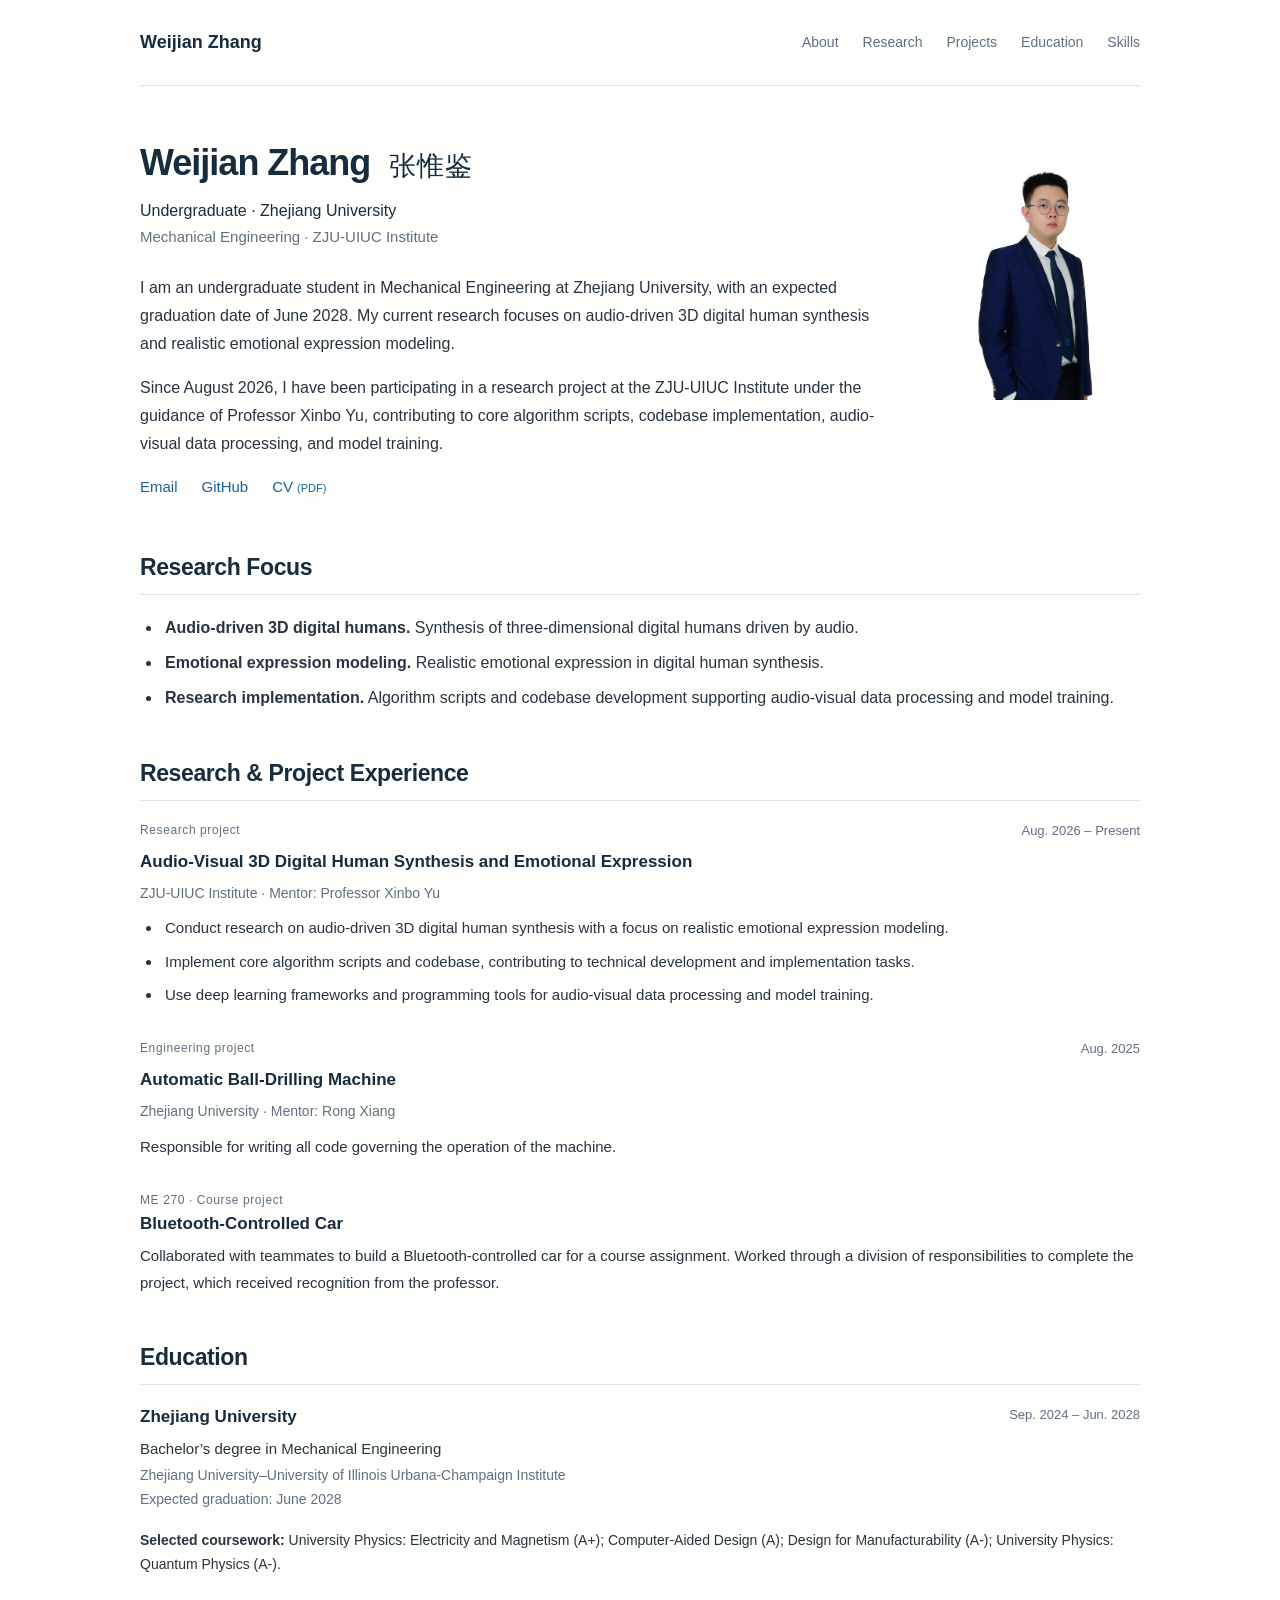
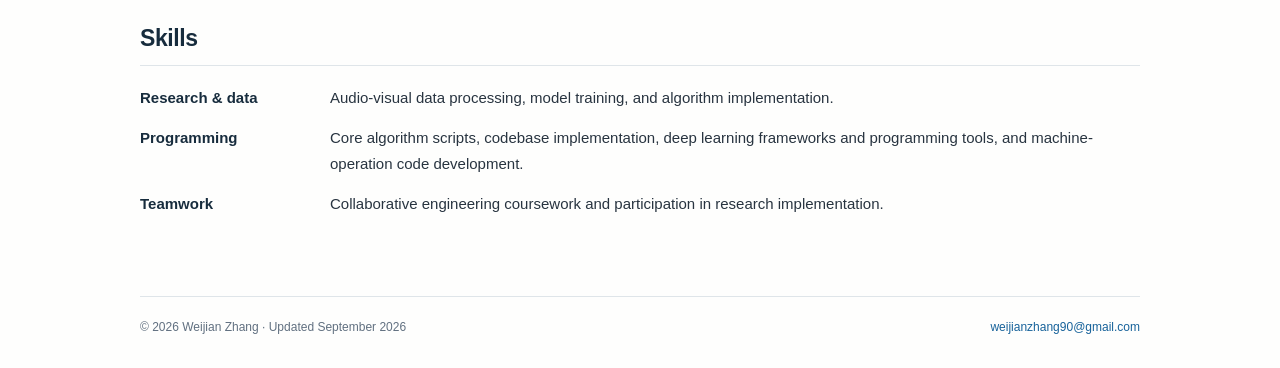
==== index.html @ 0c236a2c "Use full course names on homepage" ====
<!DOCTYPE html><html lang="en"><head><meta charSet="utf-8"/><meta name="viewport" content="width=device-width, initial-scale=1"/><link rel="stylesheet" href="/_next/static/css/index.DzTMGckA.css" data-rsc-css-href="/_next/static/css/index.DzTMGckA.css" data-precedence="vite-rsc/importer-resources"/><link rel="modulepreload" fetchPriority="low" href="/_next/static/chunks/index-BTDhx2D0.js"/><script src="/_next/static/chunks/rolldown-runtime-C60lm6uB.js" type="module" async=""></script><script src="/_next/static/chunks/framework-D_rUT4EX.js" type="module" async=""></script><link rel="modulepreload" href="/_next/static/chunks/layout-segment-context-ldP3eWDd.js" crossorigin=""/><title>Weijian Zhang | Zhejiang University</title><meta name="description" content="Mechanical Engineering undergraduate at Zhejiang University. Research in audio-driven 3D digital human synthesis and emotional expression modeling."/><meta name="author" content="Weijian Zhang"/><meta property="og:title" content="Weijian Zhang | Zhejiang University"/><meta property="og:description" content="Mechanical Engineering undergraduate at Zhejiang University. Research in audio-driven 3D digital human synthesis and emotional expression modeling."/><meta property="og:url" content="https://weijianzhang-uiuc.github.io/"/><meta property="og:type" content="website"/><meta property="og:image" content="https://weijianzhang-uiuc.github.io/og.png"/><meta property="og:image:width" content="1731"/><meta property="og:image:height" content="909"/><meta property="og:image:alt" content="Weijian Zhang — Mechanical Engineering, Zhejiang University; Audio-driven 3D Digital Humans"/><meta name="twitter:card" content="summary_large_image"/><meta name="twitter:title" content="Weijian Zhang | Zhejiang University"/><meta name="twitter:description" content="Mechanical Engineering undergraduate at Zhejiang University. Research in audio-driven 3D digital human synthesis and emotional expression modeling."/><meta name="twitter:image" content="https://weijianzhang-uiuc.github.io/og.png"/><link rel="icon" href="./favicon.svg"/><link rel="canonical" href="https://weijianzhang-uiuc.github.io/"/><script>Object.assign(((self[Symbol.for("vinext.navigationRuntime")]??={bootstrap:{routeManifest:null},functions:{}}).bootstrap.rsc??={rsc:[]}),{params:{},nav:{"pathname":"/","searchParams":[]}})</script><link rel="modulepreload" href="/_next/static/chunks/index-BTDhx2D0.js" />
</head><body><a class="skip-link" href="#main">Skip to content</a><header class="site-header"><a class="wordmark" href="#about">Weijian Zhang</a><nav aria-label="Main navigation"><a href="#about">About</a><a href="#research">Research</a><a href="#projects">Projects</a><a href="#education">Education</a><a href="#skills">Skills</a></nav></header><main id="main"><section class="intro" id="about" aria-labelledby="name"><div><h1 id="name">Weijian Zhang <span lang="zh-Hans">张惟鉴</span></h1><p class="affiliation">Undergraduate · Zhejiang University<br/><span>Mechanical Engineering · ZJU-UIUC Institute</span></p><p>I am an undergraduate student in Mechanical Engineering at Zhejiang University, with an expected graduation date of June 2028. My current research focuses on audio-driven 3D digital human synthesis and realistic emotional expression modeling.</p><p>Since August 2026, I have been participating in a research project at the ZJU-UIUC Institute under the guidance of Professor Xinbo Yu, contributing to core algorithm scripts, codebase implementation, audio-visual data processing, and model training.</p><div class="profile-links"><a href="mailto:weijianzhang90@gmail.com">Email</a><a href="https://github.com/WeijianZhang-UIUC">GitHub</a><a href="./cv/Weijian-Zhang-CV.pdf">CV <span>(PDF)</span></a></div></div><figure class="portrait"><img src="./images/weijian-zhang.jpg" alt="Portrait of Weijian Zhang" width="4000" height="6000" fetchPriority="high"/></figure></section><section id="research" aria-labelledby="research-title"><h2 id="research-title">Research Focus</h2><ul><li><strong>Audio-driven 3D digital humans.</strong> Synthesis of three-dimensional digital humans driven by audio.</li><li><strong>Emotional expression modeling.</strong> Realistic emotional expression in digital human synthesis.</li><li><strong>Research implementation.</strong> Algorithm scripts and codebase development supporting audio-visual data processing and model training.</li></ul></section><section id="projects" aria-labelledby="projects-title"><h2 id="projects-title">Research &amp; Project Experience</h2><article><div class="entry-top"><span class="category">Research project</span><span class="date">Aug. 2026 – Present</span></div><h3>Audio-Visual 3D Digital Human Synthesis and Emotional Expression</h3><p class="entry-detail">ZJU-UIUC Institute · Mentor: Professor Xinbo Yu</p><ul><li>Conduct research on audio-driven 3D digital human synthesis with a focus on realistic emotional expression modeling.</li><li>Implement core algorithm scripts and codebase, contributing to technical development and implementation tasks.</li><li>Use deep learning frameworks and programming tools for audio-visual data processing and model training.</li></ul></article><article><div class="entry-top"><span class="category">Engineering project</span><span class="date">Aug. 2025</span></div><h3>Automatic Ball-Drilling Machine</h3><p class="entry-detail">Zhejiang University · Mentor: Rong Xiang</p><p>Responsible for writing all code governing the operation of the machine.</p></article><article><div class="category">ME 270 · Course project</div><h3>Bluetooth-Controlled Car</h3><p>Collaborated with teammates to build a Bluetooth-controlled car for a course assignment. Worked through a division of responsibilities to complete the project, which received recognition from the professor.</p></article></section><section id="education" aria-labelledby="education-title"><h2 id="education-title">Education</h2><div class="dated-entry"><div><h3>Zhejiang University</h3><p>Bachelor’s degree in Mechanical Engineering</p><p class="entry-detail">Zhejiang University–University of Illinois Urbana-Champaign Institute</p><p class="entry-detail">Expected graduation: June 2028</p></div><span class="date">Sep. 2024 – Jun. 2028</span></div><p class="coursework"><strong>Selected coursework:</strong> University Physics: Electricity and Magnetism (A+); Computer-Aided Design (A); Design for Manufacturability (A-); University Physics: Quantum Physics (A-).</p></section><section id="skills" aria-labelledby="skills-title"><h2 id="skills-title">Skills</h2><dl><div><dt>Research &amp; data</dt><dd>Audio-visual data processing, model training, and algorithm implementation.</dd></div><div><dt>Programming</dt><dd>Core algorithm scripts, codebase implementation, deep learning frameworks and programming tools, and machine-operation code development.</dd></div><div><dt>Teamwork</dt><dd>Collaborative engineering coursework and participation in research implementation.</dd></div></dl></section></main><footer><span>© 2026 Weijian Zhang · Updated September 2026</span><a href="mailto:weijianzhang90@gmail.com">weijianzhang90@gmail.com</a></footer><script type="module" src="/_next/static/chunks/index-BTDhx2D0.js" id="_R_" async=""></script><script>((self[Symbol.for("vinext.navigationRuntime")]??={bootstrap:{routeManifest:null},functions:{}}).bootstrap.rsc??={rsc:[]}).rsc.push("0:{\"page:/\":\"$L1\",\"layout:/\":\"$L2\",\"route:/\":\"$L3\",\"__route\":\"route:/\",\"__interceptionContext\":null,\"__layoutIds\":[\"layout:/\"],\"__rootLayout\":\"/\",\"__bfcacheSegmentIdentities\":{\"layout:/\":\"[\\\"layout\\\",\\\"layout:/\\\",\\\"root-boundary:/\\\",\\\"\\\"]\",\"page:/\":\"[\\\"page\\\",\\\"page:/\\\",\\\"root-boundary:/\\\",\\\"\\\"]\"},\"__srcPage\":[\"page\"],\"__layoutFlags\":{\"layout:/\":\"s\"},\"__artifactCompatibility\":{\"schemaVersion\":1,\"graphVersion\":\"app-route-graph:1177fd80f83fa7b0\",\"deploymentVersion\":\"0ec5e399-892d-4408-80a4-34e37e7f6774\",\"appElementsSchemaVersion\":1,\"rscPayloadSchemaVersion\":1,\"rootBoundaryId\":\"/\",\"renderEpoch\":null}}\n")</script><script>((self[Symbol.for("vinext.navigationRuntime")]??={bootstrap:{routeManifest:null},functions:{}}).bootstrap.rsc??={rsc:[]}).rsc.push("4:I[\"43cf55674ce6\",[],\"Children\",1]\n")</script><script>((self[Symbol.for("vinext.navigationRuntime")]??={bootstrap:{routeManifest:null},functions:{}}).bootstrap.rsc??={rsc:[]}).rsc.push("5:I[\"dd56a6b5ee16\",[],\"GlobalErrorBoundary\",1]\n")</script><script>((self[Symbol.for("vinext.navigationRuntime")]??={bootstrap:{routeManifest:null},functions:{}}).bootstrap.rsc??={rsc:[]}).rsc.push("6:I[\"9b166222c86a\",[],\"default\",1]\n")</script><script>((self[Symbol.for("vinext.navigationRuntime")]??={bootstrap:{routeManifest:null},functions:{}}).bootstrap.rsc??={rsc:[]}).rsc.push("7:I[\"dd56a6b5ee16\",[],\"ErrorBoundary\",1]\n")</script><script>((self[Symbol.for("vinext.navigationRuntime")]??={bootstrap:{routeManifest:null},functions:{}}).bootstrap.rsc??={rsc:[]}).rsc.push("8:I[\"1fb13a061f46\",[],\"LayoutSegmentProvider\",1]\n")</script><script>((self[Symbol.for("vinext.navigationRuntime")]??={bootstrap:{routeManifest:null},functions:{}}).bootstrap.rsc??={rsc:[]}).rsc.push("9:I[\"43cf55674ce6\",[],\"Slot\",1]\n")</script><script>((self[Symbol.for("vinext.navigationRuntime")]??={bootstrap:{routeManifest:null},functions:{}}).bootstrap.rsc??={rsc:[]}).rsc.push("a:I[\"dd56a6b5ee16\",[],\"NotFoundBoundary\",1]\n")</script><script>((self[Symbol.for("vinext.navigationRuntime")]??={bootstrap:{routeManifest:null},functions:{}}).bootstrap.rsc??={rsc:[]}).rsc.push("b:I[\"ecb42ad1e08d\",[],\"AppRouterScrollTarget\",1]\n")</script><script>((self[Symbol.for("vinext.navigationRuntime")]??={bootstrap:{routeManifest:null},functions:{}}).bootstrap.rsc??={rsc:[]}).rsc.push("c:I[\"dd56a6b5ee16\",[],\"RedirectBoundary\",1]\n")</script><script>((self[Symbol.for("vinext.navigationRuntime")]??={bootstrap:{routeManifest:null},functions:{}}).bootstrap.rsc??={rsc:[]}).rsc.push(":HL[\"/_next/static/css/index.DzTMGckA.css\",\"style\"     ]\n")</script><script>((self[Symbol.for("vinext.navigationRuntime")]??={bootstrap:{routeManifest:null},functions:{}}).bootstrap.rsc??={rsc:[]}).rsc.push("2:[[[\"$\",\"link\",\"css:/_next/static/css/index.DzTMGckA.css\",{\"rel\":\"stylesheet\",\"precedence\":\"vite-rsc/importer-resources\",\"href\":\"/_next/static/css/index.DzTMGckA.css\",\"data-rsc-css-href\":\"/_next/static/css/index.DzTMGckA.css\"}],\"$undefined\"],[\"$\",\"html\",null,{\"lang\":\"en\",\"children\":[\"$\",\"body\",null,{\"children\":[\"$\",\"$L4\",null,{}]}]}]]\n")</script><script>((self[Symbol.for("vinext.navigationRuntime")]??={bootstrap:{routeManifest:null},functions:{}}).bootstrap.rsc??={rsc:[]}).rsc.push("3:[[[\"$\",\"meta\",null,{\"charSet\":\"utf-8\"}],[[\"$\",\"title\",\"0\",{\"children\":\"Weijian Zhang | Zhejiang University\"}],[\"$\",\"meta\",\"1\",{\"name\":\"description\",\"content\":\"Mechanical Engineering undergraduate at Zhejiang University. Research in audio-driven 3D digital human synthesis and emotional expression modeling.\"}],[\"$\",\"meta\",\"2\",{\"name\":\"author\",\"content\":\"Weijian Zhang\"}],[\"$\",\"meta\",\"3\",{\"property\":\"og:title\",\"content\":\"Weijian Zhang | Zhejiang University\"}],[\"$\",\"meta\",\"4\",{\"property\":\"og:description\",\"content\":\"Mechanical Engineering undergraduate at Zhejiang University. Research in audio-driven 3D digital human synthesis and emotional expression modeling.\"}],[\"$\",\"meta\",\"5\",{\"property\":\"og:url\",\"content\":\"https://weijianzhang-uiuc.github.io/\"}],[\"$\",\"meta\",\"6\",{\"property\":\"og:type\",\"content\":\"website\"}],[\"$\",\"meta\",\"7\",{\"property\":\"og:image\",\"content\":\"https://weijianzhang-uiuc.github.io/og.png\"}],[\"$\",\"meta\",\"8\",{\"property\":\"og:image:width\",\"content\":\"1731\"}],[\"$\",\"meta\",\"9\",{\"property\":\"og:image:height\",\"content\":\"909\"}],[\"$\",\"meta\",\"10\",{\"property\":\"og:image:alt\",\"content\":\"Weijian Zhang — Mechanical Engineering, Zhejiang University; Audio-driven 3D Digital Humans\"}],[\"$\",\"meta\",\"11\",{\"name\":\"twitter:card\",\"content\":\"summary_large_image\"}],[\"$\",\"meta\",\"12\",{\"name\":\"twitter:title\",\"content\":\"Weijian Zhang | Zhejiang University\"}],[\"$\",\"meta\",\"13\",{\"name\":\"twitter:description\",\"content\":\"Mechanical Engineering undergraduate at Zhejiang University. Research in audio-driven 3D digital human synthesis and emotional expression modeling.\"}],[\"$\",\"meta\",\"14\",{\"name\":\"twitter:image\",\"content\":\"https://weijianzhang-uiuc.github.io/og.png\"}],[\"$\",\"link\",\"15\",{\"data-vinext-streamed-icon\":\"$undefined\",\"rel\":\"icon\",\"href\":\"./favicon.svg\",\"type\":\"$undefined\",\"sizes\":\"$undefined\",\"color\":\"$undefined\",\"media\":\"$undefined\",\"fetchPriority\":\"$undefined\"}],[\"$\",\"link\",\"16\",{\"rel\":\"canonical\",\"href\":\"https://weijianzhang-uiuc.github.io/\"}]],[[\"$\",\"meta\",\"0\",{\"name\":\"viewport\",\"content\":\"width=device-width, initial-scale=1\"}]]],[\"$\",\"$L5\",null,{\"fallback\":\"$6\",\"children\":[\"$\",\"$L7\",null,{\"fallback\":\"$6\",\"children\":[\"$\",\"$L8\",null,{\"providerId\":\"layout:/\",\"segmentMap\":{\"children\":[]},\"children\":[\"$\",\"$L9\",null,{\"id\":\"layout:/\",\"parallelSlots\":\"$undefined\",\"children\":[\"$\",\"$La\",null,{\"resetKey\":\"\",\"fallback\":[[\"$\",\"title\",null,{\"children\":\"404: This page could not be found.\"}],[\"$\",\"div\",null,{\"style\":{\"fontFamily\":\"system-ui,\\\"Segoe UI\\\",Roboto,Helvetica,Arial,sans-serif,\\\"Apple Color Emoji\\\",\\\"Segoe UI Emoji\\\"\",\"height\":\"100vh\",\"textAlign\":\"center\",\"display\":\"flex\",\"flexDirection\":\"column\",\"alignItems\":\"center\",\"justifyContent\":\"center\"},\"children\":[\"$\",\"div\",null,{\"children\":[[\"$\",\"style\",null,{\"dangerouslySetInnerHTML\":{\"__html\":\"body{color:#000;background:#fff;margin:0}.next-error-h1{border-right:1px solid rgba(0,0,0,.3)}@media (prefers-color-scheme:dark){body{color:#fff;background:#000}.next-error-h1{border-right:1px solid rgba(255,255,255,.3)}}\"}}],[\"$\",\"h1\",null,{\"className\":\"next-error-h1\",\"style\":{\"display\":\"inline-block\",\"margin\":\"0 20px 0 0\",\"padding\":\"0 23px 0 0\",\"fontSize\":24,\"fontWeight\":500,\"verticalAlign\":\"top\",\"lineHeight\":\"49px\"},\"children\":404}],[\"$\",\"div\",null,{\"style\":{\"display\":\"inline-block\"},\"children\":[\"$\",\"h2\",null,{\"style\":{\"fontSize\":14,\"fontWeight\":400,\"lineHeight\":\"49px\",\"margin\":0},\"children\":\"This page could not be found.\"}]}]]}]}]],\"children\":[\"$\",\"$Lb\",null,{\"children\":[\"$\",\"$Lc\",null,{\"children\":[[\"$\",\"$L8\",null,{\"providerId\":\"page:/\",\"segmentMap\":{\"children\":[\"__PAGE__\"]},\"children\":[\"$\",\"$L9\",null,{\"id\":\"page:/\"}]}],null]}]}]}]}]}]}]}],null,null]\n")</script><script>((self[Symbol.for("vinext.navigationRuntime")]??={bootstrap:{routeManifest:null},functions:{}}).bootstrap.rsc??={rsc:[]}).rsc.push(":HL[\"./images/weijian-zhang.jpg\",\"image\",{\"fetchPriority\":\"high\"}]\n")</script><script>((self[Symbol.for("vinext.navigationRuntime")]??={bootstrap:{routeManifest:null},functions:{}}).bootstrap.rsc??={rsc:[]}).rsc.push("1:[[\"$\",\"a\",null,{\"className\":\"skip-link\",\"href\":\"#main\",\"children\":\"Skip to content\"}],[\"$\",\"header\",null,{\"className\":\"site-header\",\"children\":[[\"$\",\"a\",null,{\"className\":\"wordmark\",\"href\":\"#about\",\"children\":\"Weijian Zhang\"}],[\"$\",\"nav\",null,{\"aria-label\":\"Main navigation\",\"children\":[[\"$\",\"a\",null,{\"href\":\"#about\",\"children\":\"About\"}],[\"$\",\"a\",null,{\"href\":\"#research\",\"children\":\"Research\"}],[\"$\",\"a\",null,{\"href\":\"#projects\",\"children\":\"Projects\"}],[\"$\",\"a\",null,{\"href\":\"#education\",\"children\":\"Education\"}],[\"$\",\"a\",null,{\"href\":\"#skills\",\"children\":\"Skills\"}]]}]]}],[\"$\",\"main\",null,{\"id\":\"main\",\"children\":[[\"$\",\"section\",null,{\"className\":\"intro\",\"id\":\"about\",\"aria-labelledby\":\"name\",\"children\":[[\"$\",\"div\",null,{\"children\":[[\"$\",\"h1\",null,{\"id\":\"name\",\"children\":[\"Weijian Zhang \",[\"$\",\"span\",null,{\"lang\":\"zh-Hans\",\"children\":\"张惟鉴\"}]]}],[\"$\",\"p\",null,{\"className\":\"affiliation\",\"children\":[\"Undergraduate · Zhejiang University\",[\"$\",\"br\",null,{}],[\"$\",\"span\",null,{\"children\":\"Mechanical Engineering · ZJU-UIUC Institute\"}]]}],[\"$\",\"p\",null,{\"children\":\"I am an undergraduate student in Mechanical Engineering at Zhejiang University, with an expected graduation date of June 2028. My current research focuses on audio-driven 3D digital human synthesis and realistic emotional expression modeling.\"}],[\"$\",\"p\",null,{\"children\":\"Since August 2026, I have been participating in a research project at the ZJU-UIUC Institute under the guidance of Professor Xinbo Yu, contributing to core algorithm scripts, codebase implementation, audio-visual data processing, and model training.\"}],[\"$\",\"div\",null,{\"className\":\"profile-links\",\"children\":[[\"$\",\"a\",null,{\"href\":\"mailto:weijianzhang90@gmail.com\",\"children\":\"Email\"}],[\"$\",\"a\",null,{\"href\":\"https://github.com/WeijianZhang-UIUC\",\"children\":\"GitHub\"}],[\"$\",\"a\",null,{\"href\":\"./cv/Weijian-Zhang-CV.pdf\",\"children\":[\"CV \",[\"$\",\"span\",null,{\"children\":\"(PDF)\"}]]}]]}]]}],[\"$\",\"figure\",null,{\"className\":\"portrait\",\"children\":[\"$\",\"img\",null,{\"src\":\"./images/weijian-zhang.jpg\",\"alt\":\"Portrait of Weijian Zhang\",\"width\":\"4000\",\"height\":\"6000\",\"fetchPriority\":\"high\"}]}]]}],[\"$\",\"section\",null,{\"id\":\"research\",\"aria-labelledby\":\"research-title\",\"children\":[[\"$\",\"h2\",null,{\"id\":\"research-title\",\"children\":\"Research Focus\"}],[\"$\",\"ul\",null,{\"children\":[[\"$\",\"li\",null,{\"children\":[[\"$\",\"strong\",null,{\"children\":\"Audio-driven 3D digital humans.\"}],\" Synthesis of three-dimensional digital humans driven by audio.\"]}],[\"$\",\"li\",null,{\"children\":[[\"$\",\"strong\",null,{\"children\":\"Emotional expression modeling.\"}],\" Realistic emotional expression in digital human synthesis.\"]}],[\"$\",\"li\",null,{\"children\":[[\"$\",\"strong\",null,{\"children\":\"Research implementation.\"}],\" Algorithm scripts and codebase development supporting audio-visual data processing and model training.\"]}]]}]]}],[\"$\",\"section\",null,{\"id\":\"projects\",\"aria-labelledby\":\"projects-title\",\"children\":[[\"$\",\"h2\",null,{\"id\":\"projects-title\",\"children\":\"Research \u0026 Project Experience\"}],[\"$\",\"article\",null,{\"children\":[[\"$\",\"div\",null,{\"className\":\"entry-top\",\"children\":[[\"$\",\"span\",null,{\"className\":\"category\",\"children\":\"Research project\"}],[\"$\",\"span\",null,{\"className\":\"date\",\"children\":\"Aug. 2026 – Present\"}]]}],[\"$\",\"h3\",null,{\"children\":\"Audio-Visual 3D Digital Human Synthesis and Emotional Expression\"}],[\"$\",\"p\",null,{\"className\":\"entry-detail\",\"children\":\"ZJU-UIUC Institute · Mentor: Professor Xinbo Yu\"}],[\"$\",\"ul\",null,{\"children\":[[\"$\",\"li\",null,{\"children\":\"Conduct research on audio-driven 3D digital human synthesis with a focus on realistic emotional expression modeling.\"}],[\"$\",\"li\",null,{\"children\":\"Implement core algorithm scripts and codebase, contributing to technical development and implementation tasks.\"}],[\"$\",\"li\",null,{\"children\":\"Use deep learning frameworks and programming tools for audio-visual data processing and model training.\"}]]}]]}],[\"$\",\"article\",null,{\"children\":[[\"$\",\"div\",null,{\"className\":\"entry-top\",\"children\":[[\"$\",\"span\",null,{\"className\":\"category\",\"children\":\"Engineering project\"}],[\"$\",\"span\",null,{\"className\":\"date\",\"children\":\"Aug. 2025\"}]]}],[\"$\",\"h3\",null,{\"children\":\"Automatic Ball-Drilling Machine\"}],[\"$\",\"p\",null,{\"className\":\"entry-detail\",\"children\":\"Zhejiang University · Mentor: Rong Xiang\"}],[\"$\",\"p\",null,{\"children\":\"Responsible for writing all code governing the operation of the machine.\"}]]}],\"$Ld\"]}],\"$Le\",\"$Lf\"]}],\"$L10\"]\n")</script><script>((self[Symbol.for("vinext.navigationRuntime")]??={bootstrap:{routeManifest:null},functions:{}}).bootstrap.rsc??={rsc:[]}).rsc.push("d:[\"$\",\"article\",null,{\"children\":[[\"$\",\"div\",null,{\"className\":\"category\",\"children\":\"ME 270 · Course project\"}],[\"$\",\"h3\",null,{\"children\":\"Bluetooth-Controlled Car\"}],[\"$\",\"p\",null,{\"children\":\"Collaborated with teammates to build a Bluetooth-controlled car for a course assignment. Worked through a division of responsibilities to complete the project, which received recognition from the professor.\"}]]}]\n")</script><script>((self[Symbol.for("vinext.navigationRuntime")]??={bootstrap:{routeManifest:null},functions:{}}).bootstrap.rsc??={rsc:[]}).rsc.push("e:[\"$\",\"section\",null,{\"id\":\"education\",\"aria-labelledby\":\"education-title\",\"children\":[[\"$\",\"h2\",null,{\"id\":\"education-title\",\"children\":\"Education\"}],[\"$\",\"div\",null,{\"className\":\"dated-entry\",\"children\":[[\"$\",\"div\",null,{\"children\":[[\"$\",\"h3\",null,{\"children\":\"Zhejiang University\"}],[\"$\",\"p\",null,{\"children\":\"Bachelor’s degree in Mechanical Engineering\"}],[\"$\",\"p\",null,{\"className\":\"entry-detail\",\"children\":\"Zhejiang University–University of Illinois Urbana-Champaign Institute\"}],[\"$\",\"p\",null,{\"className\":\"entry-detail\",\"children\":\"Expected graduation: June 2028\"}]]}],[\"$\",\"span\",null,{\"className\":\"date\",\"children\":\"Sep. 2024 – Jun. 2028\"}]]}],[\"$\",\"p\",null,{\"className\":\"coursework\",\"children\":[[\"$\",\"strong\",null,{\"children\":\"Selected coursework:\"}],\" University Physics: Electricity and Magnetism (A+); Computer-Aided Design (A); Design for Manufacturability (A-); University Physics: Quantum Physics (A-).\"]}]]}]\n")</script><script>((self[Symbol.for("vinext.navigationRuntime")]??={bootstrap:{routeManifest:null},functions:{}}).bootstrap.rsc??={rsc:[]}).rsc.push("f:[\"$\",\"section\",null,{\"id\":\"skills\",\"aria-labelledby\":\"skills-title\",\"children\":[[\"$\",\"h2\",null,{\"id\":\"skills-title\",\"children\":\"Skills\"}],[\"$\",\"dl\",null,{\"children\":[[\"$\",\"div\",null,{\"children\":[[\"$\",\"dt\",null,{\"children\":\"Research \u0026 data\"}],[\"$\",\"dd\",null,{\"children\":\"Audio-visual data processing, model training, and algorithm implementation.\"}]]}],[\"$\",\"div\",null,{\"children\":[[\"$\",\"dt\",null,{\"children\":\"Programming\"}],[\"$\",\"dd\",null,{\"children\":\"Core algorithm scripts, codebase implementation, deep learning frameworks and programming tools, and machine-operation code development.\"}]]}],[\"$\",\"div\",null,{\"children\":[[\"$\",\"dt\",null,{\"children\":\"Teamwork\"}],[\"$\",\"dd\",null,{\"children\":\"Collaborative engineering coursework and participation in research implementation.\"}]]}]]}]]}]\n")</script><script>((self[Symbol.for("vinext.navigationRuntime")]??={bootstrap:{routeManifest:null},functions:{}}).bootstrap.rsc??={rsc:[]}).rsc.push("10:[\"$\",\"footer\",null,{\"children\":[[\"$\",\"span\",null,{\"children\":\"© 2026 Weijian Zhang · Updated September 2026\"}],[\"$\",\"a\",null,{\"href\":\"mailto:weijianzhang90@gmail.com\",\"children\":\"weijianzhang90@gmail.com\"}]]}]\n")</script><script>Object.assign(((self[Symbol.for("vinext.navigationRuntime")]??={bootstrap:{routeManifest:null},functions:{}}).bootstrap.rsc??={rsc:[]}),{"initialCacheKind":"static"});((self[Symbol.for("vinext.navigationRuntime")]??={bootstrap:{routeManifest:null},functions:{}}).bootstrap.rsc??={rsc:[]}).done=true</script></body></html>
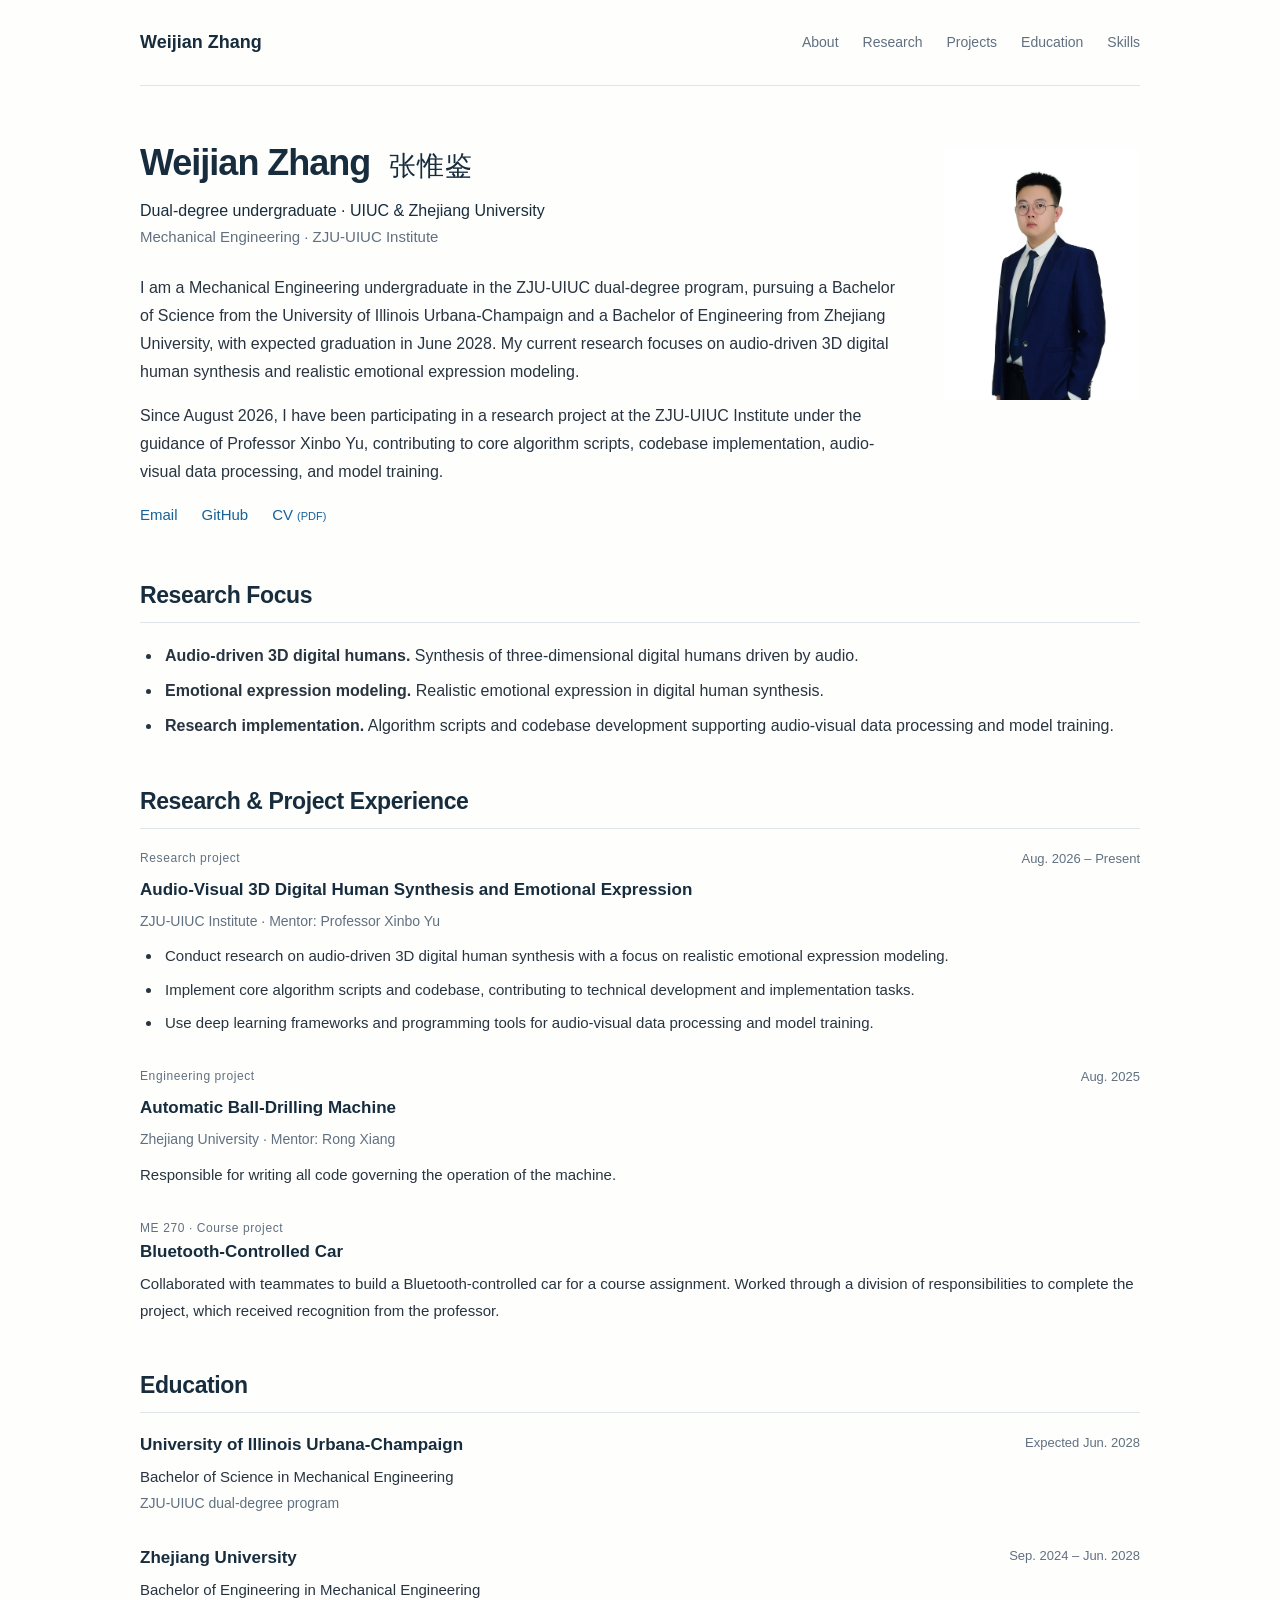
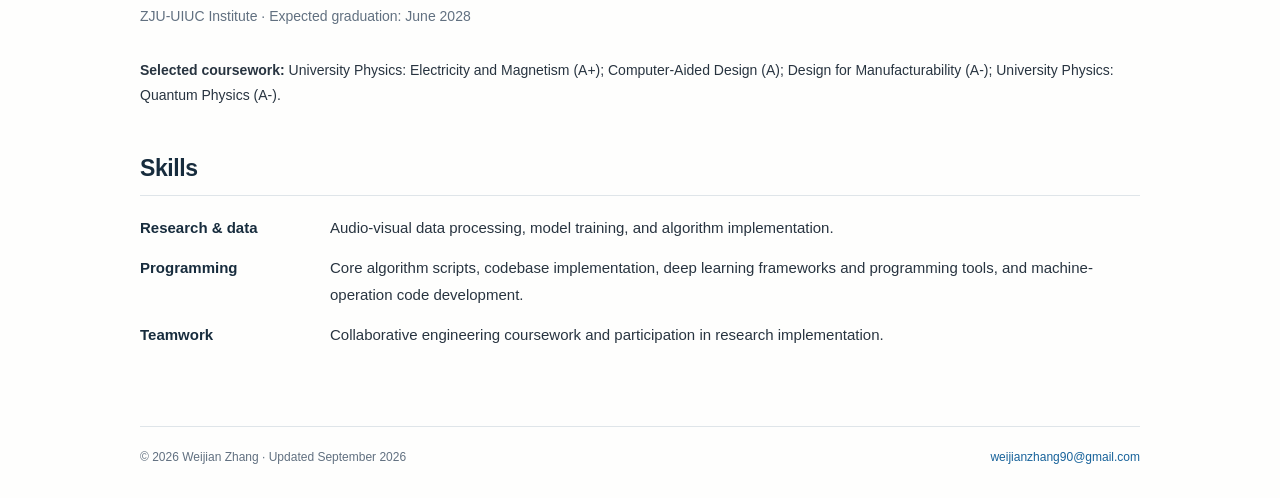
==== commit f99e005d: "Add files via upload" ====
--- a/index.html
+++ b/index.html
@@ -1,2 +1,2 @@
-<!DOCTYPE html><html lang="en"><head><meta charSet="utf-8"/><meta name="viewport" content="width=device-width, initial-scale=1"/><link rel="stylesheet" href="/_next/static/css/index.DzTMGckA.css" data-rsc-css-href="/_next/static/css/index.DzTMGckA.css" data-precedence="vite-rsc/importer-resources"/><link rel="modulepreload" fetchPriority="low" href="/_next/static/chunks/index-BTDhx2D0.js"/><script src="/_next/static/chunks/rolldown-runtime-C60lm6uB.js" type="module" async=""></script><script src="/_next/static/chunks/framework-D_rUT4EX.js" type="module" async=""></script><link rel="modulepreload" href="/_next/static/chunks/layout-segment-context-ldP3eWDd.js" crossorigin=""/><title>Weijian Zhang | Zhejiang University</title><meta name="description" content="Mechanical Engineering undergraduate at Zhejiang University. Research in audio-driven 3D digital human synthesis and emotional expression modeling."/><meta name="author" content="Weijian Zhang"/><meta property="og:title" content="Weijian Zhang | Zhejiang University"/><meta property="og:description" content="Mechanical Engineering undergraduate at Zhejiang University. Research in audio-driven 3D digital human synthesis and emotional expression modeling."/><meta property="og:url" content="https://weijianzhang-uiuc.github.io/"/><meta property="og:type" content="website"/><meta property="og:image" content="https://weijianzhang-uiuc.github.io/og.png"/><meta property="og:image:width" content="1731"/><meta property="og:image:height" content="909"/><meta property="og:image:alt" content="Weijian Zhang — Mechanical Engineering, Zhejiang University; Audio-driven 3D Digital Humans"/><meta name="twitter:card" content="summary_large_image"/><meta name="twitter:title" content="Weijian Zhang | Zhejiang University"/><meta name="twitter:description" content="Mechanical Engineering undergraduate at Zhejiang University. Research in audio-driven 3D digital human synthesis and emotional expression modeling."/><meta name="twitter:image" content="https://weijianzhang-uiuc.github.io/og.png"/><link rel="icon" href="./favicon.svg"/><link rel="canonical" href="https://weijianzhang-uiuc.github.io/"/><script>Object.assign(((self[Symbol.for("vinext.navigationRuntime")]??={bootstrap:{routeManifest:null},functions:{}}).bootstrap.rsc??={rsc:[]}),{params:{},nav:{"pathname":"/","searchParams":[]}})</script><link rel="modulepreload" href="/_next/static/chunks/index-BTDhx2D0.js" />
-</head><body><a class="skip-link" href="#main">Skip to content</a><header class="site-header"><a class="wordmark" href="#about">Weijian Zhang</a><nav aria-label="Main navigation"><a href="#about">About</a><a href="#research">Research</a><a href="#projects">Projects</a><a href="#education">Education</a><a href="#skills">Skills</a></nav></header><main id="main"><section class="intro" id="about" aria-labelledby="name"><div><h1 id="name">Weijian Zhang <span lang="zh-Hans">张惟鉴</span></h1><p class="affiliation">Undergraduate · Zhejiang University<br/><span>Mechanical Engineering · ZJU-UIUC Institute</span></p><p>I am an undergraduate student in Mechanical Engineering at Zhejiang University, with an expected graduation date of June 2028. My current research focuses on audio-driven 3D digital human synthesis and realistic emotional expression modeling.</p><p>Since August 2026, I have been participating in a research project at the ZJU-UIUC Institute under the guidance of Professor Xinbo Yu, contributing to core algorithm scripts, codebase implementation, audio-visual data processing, and model training.</p><div class="profile-links"><a href="mailto:weijianzhang90@gmail.com">Email</a><a href="https://github.com/WeijianZhang-UIUC">GitHub</a><a href="./cv/Weijian-Zhang-CV.pdf">CV <span>(PDF)</span></a></div></div><figure class="portrait"><img src="./images/weijian-zhang.jpg" alt="Portrait of Weijian Zhang" width="4000" height="6000" fetchPriority="high"/></figure></section><section id="research" aria-labelledby="research-title"><h2 id="research-title">Research Focus</h2><ul><li><strong>Audio-driven 3D digital humans.</strong> Synthesis of three-dimensional digital humans driven by audio.</li><li><strong>Emotional expression modeling.</strong> Realistic emotional expression in digital human synthesis.</li><li><strong>Research implementation.</strong> Algorithm scripts and codebase development supporting audio-visual data processing and model training.</li></ul></section><section id="projects" aria-labelledby="projects-title"><h2 id="projects-title">Research &amp; Project Experience</h2><article><div class="entry-top"><span class="category">Research project</span><span class="date">Aug. 2026 – Present</span></div><h3>Audio-Visual 3D Digital Human Synthesis and Emotional Expression</h3><p class="entry-detail">ZJU-UIUC Institute · Mentor: Professor Xinbo Yu</p><ul><li>Conduct research on audio-driven 3D digital human synthesis with a focus on realistic emotional expression modeling.</li><li>Implement core algorithm scripts and codebase, contributing to technical development and implementation tasks.</li><li>Use deep learning frameworks and programming tools for audio-visual data processing and model training.</li></ul></article><article><div class="entry-top"><span class="category">Engineering project</span><span class="date">Aug. 2025</span></div><h3>Automatic Ball-Drilling Machine</h3><p class="entry-detail">Zhejiang University · Mentor: Rong Xiang</p><p>Responsible for writing all code governing the operation of the machine.</p></article><article><div class="category">ME 270 · Course project</div><h3>Bluetooth-Controlled Car</h3><p>Collaborated with teammates to build a Bluetooth-controlled car for a course assignment. Worked through a division of responsibilities to complete the project, which received recognition from the professor.</p></article></section><section id="education" aria-labelledby="education-title"><h2 id="education-title">Education</h2><div class="dated-entry"><div><h3>Zhejiang University</h3><p>Bachelor’s degree in Mechanical Engineering</p><p class="entry-detail">Zhejiang University–University of Illinois Urbana-Champaign Institute</p><p class="entry-detail">Expected graduation: June 2028</p></div><span class="date">Sep. 2024 – Jun. 2028</span></div><p class="coursework"><strong>Selected coursework:</strong> University Physics: Electricity and Magnetism (A+); Computer-Aided Design (A); Design for Manufacturability (A-); University Physics: Quantum Physics (A-).</p></section><section id="skills" aria-labelledby="skills-title"><h2 id="skills-title">Skills</h2><dl><div><dt>Research &amp; data</dt><dd>Audio-visual data processing, model training, and algorithm implementation.</dd></div><div><dt>Programming</dt><dd>Core algorithm scripts, codebase implementation, deep learning frameworks and programming tools, and machine-operation code development.</dd></div><div><dt>Teamwork</dt><dd>Collaborative engineering coursework and participation in research implementation.</dd></div></dl></section></main><footer><span>© 2026 Weijian Zhang · Updated September 2026</span><a href="mailto:weijianzhang90@gmail.com">weijianzhang90@gmail.com</a></footer><script type="module" src="/_next/static/chunks/index-BTDhx2D0.js" id="_R_" async=""></script><script>((self[Symbol.for("vinext.navigationRuntime")]??={bootstrap:{routeManifest:null},functions:{}}).bootstrap.rsc??={rsc:[]}).rsc.push("0:{\"page:/\":\"$L1\",\"layout:/\":\"$L2\",\"route:/\":\"$L3\",\"__route\":\"route:/\",\"__interceptionContext\":null,\"__layoutIds\":[\"layout:/\"],\"__rootLayout\":\"/\",\"__bfcacheSegmentIdentities\":{\"layout:/\":\"[\\\"layout\\\",\\\"layout:/\\\",\\\"root-boundary:/\\\",\\\"\\\"]\",\"page:/\":\"[\\\"page\\\",\\\"page:/\\\",\\\"root-boundary:/\\\",\\\"\\\"]\"},\"__srcPage\":[\"page\"],\"__layoutFlags\":{\"layout:/\":\"s\"},\"__artifactCompatibility\":{\"schemaVersion\":1,\"graphVersion\":\"app-route-graph:1177fd80f83fa7b0\",\"deploymentVersion\":\"0ec5e399-892d-4408-80a4-34e37e7f6774\",\"appElementsSchemaVersion\":1,\"rscPayloadSchemaVersion\":1,\"rootBoundaryId\":\"/\",\"renderEpoch\":null}}\n")</script><script>((self[Symbol.for("vinext.navigationRuntime")]??={bootstrap:{routeManifest:null},functions:{}}).bootstrap.rsc??={rsc:[]}).rsc.push("4:I[\"43cf55674ce6\",[],\"Children\",1]\n")</script><script>((self[Symbol.for("vinext.navigationRuntime")]??={bootstrap:{routeManifest:null},functions:{}}).bootstrap.rsc??={rsc:[]}).rsc.push("5:I[\"dd56a6b5ee16\",[],\"GlobalErrorBoundary\",1]\n")</script><script>((self[Symbol.for("vinext.navigationRuntime")]??={bootstrap:{routeManifest:null},functions:{}}).bootstrap.rsc??={rsc:[]}).rsc.push("6:I[\"9b166222c86a\",[],\"default\",1]\n")</script><script>((self[Symbol.for("vinext.navigationRuntime")]??={bootstrap:{routeManifest:null},functions:{}}).bootstrap.rsc??={rsc:[]}).rsc.push("7:I[\"dd56a6b5ee16\",[],\"ErrorBoundary\",1]\n")</script><script>((self[Symbol.for("vinext.navigationRuntime")]??={bootstrap:{routeManifest:null},functions:{}}).bootstrap.rsc??={rsc:[]}).rsc.push("8:I[\"1fb13a061f46\",[],\"LayoutSegmentProvider\",1]\n")</script><script>((self[Symbol.for("vinext.navigationRuntime")]??={bootstrap:{routeManifest:null},functions:{}}).bootstrap.rsc??={rsc:[]}).rsc.push("9:I[\"43cf55674ce6\",[],\"Slot\",1]\n")</script><script>((self[Symbol.for("vinext.navigationRuntime")]??={bootstrap:{routeManifest:null},functions:{}}).bootstrap.rsc??={rsc:[]}).rsc.push("a:I[\"dd56a6b5ee16\",[],\"NotFoundBoundary\",1]\n")</script><script>((self[Symbol.for("vinext.navigationRuntime")]??={bootstrap:{routeManifest:null},functions:{}}).bootstrap.rsc??={rsc:[]}).rsc.push("b:I[\"ecb42ad1e08d\",[],\"AppRouterScrollTarget\",1]\n")</script><script>((self[Symbol.for("vinext.navigationRuntime")]??={bootstrap:{routeManifest:null},functions:{}}).bootstrap.rsc??={rsc:[]}).rsc.push("c:I[\"dd56a6b5ee16\",[],\"RedirectBoundary\",1]\n")</script><script>((self[Symbol.for("vinext.navigationRuntime")]??={bootstrap:{routeManifest:null},functions:{}}).bootstrap.rsc??={rsc:[]}).rsc.push(":HL[\"/_next/static/css/index.DzTMGckA.css\",\"style\"     ]\n")</script><script>((self[Symbol.for("vinext.navigationRuntime")]??={bootstrap:{routeManifest:null},functions:{}}).bootstrap.rsc??={rsc:[]}).rsc.push("2:[[[\"$\",\"link\",\"css:/_next/static/css/index.DzTMGckA.css\",{\"rel\":\"stylesheet\",\"precedence\":\"vite-rsc/importer-resources\",\"href\":\"/_next/static/css/index.DzTMGckA.css\",\"data-rsc-css-href\":\"/_next/static/css/index.DzTMGckA.css\"}],\"$undefined\"],[\"$\",\"html\",null,{\"lang\":\"en\",\"children\":[\"$\",\"body\",null,{\"children\":[\"$\",\"$L4\",null,{}]}]}]]\n")</script><script>((self[Symbol.for("vinext.navigationRuntime")]??={bootstrap:{routeManifest:null},functions:{}}).bootstrap.rsc??={rsc:[]}).rsc.push("3:[[[\"$\",\"meta\",null,{\"charSet\":\"utf-8\"}],[[\"$\",\"title\",\"0\",{\"children\":\"Weijian Zhang | Zhejiang University\"}],[\"$\",\"meta\",\"1\",{\"name\":\"description\",\"content\":\"Mechanical Engineering undergraduate at Zhejiang University. Research in audio-driven 3D digital human synthesis and emotional expression modeling.\"}],[\"$\",\"meta\",\"2\",{\"name\":\"author\",\"content\":\"Weijian Zhang\"}],[\"$\",\"meta\",\"3\",{\"property\":\"og:title\",\"content\":\"Weijian Zhang | Zhejiang University\"}],[\"$\",\"meta\",\"4\",{\"property\":\"og:description\",\"content\":\"Mechanical Engineering undergraduate at Zhejiang University. Research in audio-driven 3D digital human synthesis and emotional expression modeling.\"}],[\"$\",\"meta\",\"5\",{\"property\":\"og:url\",\"content\":\"https://weijianzhang-uiuc.github.io/\"}],[\"$\",\"meta\",\"6\",{\"property\":\"og:type\",\"content\":\"website\"}],[\"$\",\"meta\",\"7\",{\"property\":\"og:image\",\"content\":\"https://weijianzhang-uiuc.github.io/og.png\"}],[\"$\",\"meta\",\"8\",{\"property\":\"og:image:width\",\"content\":\"1731\"}],[\"$\",\"meta\",\"9\",{\"property\":\"og:image:height\",\"content\":\"909\"}],[\"$\",\"meta\",\"10\",{\"property\":\"og:image:alt\",\"content\":\"Weijian Zhang — Mechanical Engineering, Zhejiang University; Audio-driven 3D Digital Humans\"}],[\"$\",\"meta\",\"11\",{\"name\":\"twitter:card\",\"content\":\"summary_large_image\"}],[\"$\",\"meta\",\"12\",{\"name\":\"twitter:title\",\"content\":\"Weijian Zhang | Zhejiang University\"}],[\"$\",\"meta\",\"13\",{\"name\":\"twitter:description\",\"content\":\"Mechanical Engineering undergraduate at Zhejiang University. Research in audio-driven 3D digital human synthesis and emotional expression modeling.\"}],[\"$\",\"meta\",\"14\",{\"name\":\"twitter:image\",\"content\":\"https://weijianzhang-uiuc.github.io/og.png\"}],[\"$\",\"link\",\"15\",{\"data-vinext-streamed-icon\":\"$undefined\",\"rel\":\"icon\",\"href\":\"./favicon.svg\",\"type\":\"$undefined\",\"sizes\":\"$undefined\",\"color\":\"$undefined\",\"media\":\"$undefined\",\"fetchPriority\":\"$undefined\"}],[\"$\",\"link\",\"16\",{\"rel\":\"canonical\",\"href\":\"https://weijianzhang-uiuc.github.io/\"}]],[[\"$\",\"meta\",\"0\",{\"name\":\"viewport\",\"content\":\"width=device-width, initial-scale=1\"}]]],[\"$\",\"$L5\",null,{\"fallback\":\"$6\",\"children\":[\"$\",\"$L7\",null,{\"fallback\":\"$6\",\"children\":[\"$\",\"$L8\",null,{\"providerId\":\"layout:/\",\"segmentMap\":{\"children\":[]},\"children\":[\"$\",\"$L9\",null,{\"id\":\"layout:/\",\"parallelSlots\":\"$undefined\",\"children\":[\"$\",\"$La\",null,{\"resetKey\":\"\",\"fallback\":[[\"$\",\"title\",null,{\"children\":\"404: This page could not be found.\"}],[\"$\",\"div\",null,{\"style\":{\"fontFamily\":\"system-ui,\\\"Segoe UI\\\",Roboto,Helvetica,Arial,sans-serif,\\\"Apple Color Emoji\\\",\\\"Segoe UI Emoji\\\"\",\"height\":\"100vh\",\"textAlign\":\"center\",\"display\":\"flex\",\"flexDirection\":\"column\",\"alignItems\":\"center\",\"justifyContent\":\"center\"},\"children\":[\"$\",\"div\",null,{\"children\":[[\"$\",\"style\",null,{\"dangerouslySetInnerHTML\":{\"__html\":\"body{color:#000;background:#fff;margin:0}.next-error-h1{border-right:1px solid rgba(0,0,0,.3)}@media (prefers-color-scheme:dark){body{color:#fff;background:#000}.next-error-h1{border-right:1px solid rgba(255,255,255,.3)}}\"}}],[\"$\",\"h1\",null,{\"className\":\"next-error-h1\",\"style\":{\"display\":\"inline-block\",\"margin\":\"0 20px 0 0\",\"padding\":\"0 23px 0 0\",\"fontSize\":24,\"fontWeight\":500,\"verticalAlign\":\"top\",\"lineHeight\":\"49px\"},\"children\":404}],[\"$\",\"div\",null,{\"style\":{\"display\":\"inline-block\"},\"children\":[\"$\",\"h2\",null,{\"style\":{\"fontSize\":14,\"fontWeight\":400,\"lineHeight\":\"49px\",\"margin\":0},\"children\":\"This page could not be found.\"}]}]]}]}]],\"children\":[\"$\",\"$Lb\",null,{\"children\":[\"$\",\"$Lc\",null,{\"children\":[[\"$\",\"$L8\",null,{\"providerId\":\"page:/\",\"segmentMap\":{\"children\":[\"__PAGE__\"]},\"children\":[\"$\",\"$L9\",null,{\"id\":\"page:/\"}]}],null]}]}]}]}]}]}]}],null,null]\n")</script><script>((self[Symbol.for("vinext.navigationRuntime")]??={bootstrap:{routeManifest:null},functions:{}}).bootstrap.rsc??={rsc:[]}).rsc.push(":HL[\"./images/weijian-zhang.jpg\",\"image\",{\"fetchPriority\":\"high\"}]\n")</script><script>((self[Symbol.for("vinext.navigationRuntime")]??={bootstrap:{routeManifest:null},functions:{}}).bootstrap.rsc??={rsc:[]}).rsc.push("1:[[\"$\",\"a\",null,{\"className\":\"skip-link\",\"href\":\"#main\",\"children\":\"Skip to content\"}],[\"$\",\"header\",null,{\"className\":\"site-header\",\"children\":[[\"$\",\"a\",null,{\"className\":\"wordmark\",\"href\":\"#about\",\"children\":\"Weijian Zhang\"}],[\"$\",\"nav\",null,{\"aria-label\":\"Main navigation\",\"children\":[[\"$\",\"a\",null,{\"href\":\"#about\",\"children\":\"About\"}],[\"$\",\"a\",null,{\"href\":\"#research\",\"children\":\"Research\"}],[\"$\",\"a\",null,{\"href\":\"#projects\",\"children\":\"Projects\"}],[\"$\",\"a\",null,{\"href\":\"#education\",\"children\":\"Education\"}],[\"$\",\"a\",null,{\"href\":\"#skills\",\"children\":\"Skills\"}]]}]]}],[\"$\",\"main\",null,{\"id\":\"main\",\"children\":[[\"$\",\"section\",null,{\"className\":\"intro\",\"id\":\"about\",\"aria-labelledby\":\"name\",\"children\":[[\"$\",\"div\",null,{\"children\":[[\"$\",\"h1\",null,{\"id\":\"name\",\"children\":[\"Weijian Zhang \",[\"$\",\"span\",null,{\"lang\":\"zh-Hans\",\"children\":\"张惟鉴\"}]]}],[\"$\",\"p\",null,{\"className\":\"affiliation\",\"children\":[\"Undergraduate · Zhejiang University\",[\"$\",\"br\",null,{}],[\"$\",\"span\",null,{\"children\":\"Mechanical Engineering · ZJU-UIUC Institute\"}]]}],[\"$\",\"p\",null,{\"children\":\"I am an undergraduate student in Mechanical Engineering at Zhejiang University, with an expected graduation date of June 2028. My current research focuses on audio-driven 3D digital human synthesis and realistic emotional expression modeling.\"}],[\"$\",\"p\",null,{\"children\":\"Since August 2026, I have been participating in a research project at the ZJU-UIUC Institute under the guidance of Professor Xinbo Yu, contributing to core algorithm scripts, codebase implementation, audio-visual data processing, and model training.\"}],[\"$\",\"div\",null,{\"className\":\"profile-links\",\"children\":[[\"$\",\"a\",null,{\"href\":\"mailto:weijianzhang90@gmail.com\",\"children\":\"Email\"}],[\"$\",\"a\",null,{\"href\":\"https://github.com/WeijianZhang-UIUC\",\"children\":\"GitHub\"}],[\"$\",\"a\",null,{\"href\":\"./cv/Weijian-Zhang-CV.pdf\",\"children\":[\"CV \",[\"$\",\"span\",null,{\"children\":\"(PDF)\"}]]}]]}]]}],[\"$\",\"figure\",null,{\"className\":\"portrait\",\"children\":[\"$\",\"img\",null,{\"src\":\"./images/weijian-zhang.jpg\",\"alt\":\"Portrait of Weijian Zhang\",\"width\":\"4000\",\"height\":\"6000\",\"fetchPriority\":\"high\"}]}]]}],[\"$\",\"section\",null,{\"id\":\"research\",\"aria-labelledby\":\"research-title\",\"children\":[[\"$\",\"h2\",null,{\"id\":\"research-title\",\"children\":\"Research Focus\"}],[\"$\",\"ul\",null,{\"children\":[[\"$\",\"li\",null,{\"children\":[[\"$\",\"strong\",null,{\"children\":\"Audio-driven 3D digital humans.\"}],\" Synthesis of three-dimensional digital humans driven by audio.\"]}],[\"$\",\"li\",null,{\"children\":[[\"$\",\"strong\",null,{\"children\":\"Emotional expression modeling.\"}],\" Realistic emotional expression in digital human synthesis.\"]}],[\"$\",\"li\",null,{\"children\":[[\"$\",\"strong\",null,{\"children\":\"Research implementation.\"}],\" Algorithm scripts and codebase development supporting audio-visual data processing and model training.\"]}]]}]]}],[\"$\",\"section\",null,{\"id\":\"projects\",\"aria-labelledby\":\"projects-title\",\"children\":[[\"$\",\"h2\",null,{\"id\":\"projects-title\",\"children\":\"Research \u0026 Project Experience\"}],[\"$\",\"article\",null,{\"children\":[[\"$\",\"div\",null,{\"className\":\"entry-top\",\"children\":[[\"$\",\"span\",null,{\"className\":\"category\",\"children\":\"Research project\"}],[\"$\",\"span\",null,{\"className\":\"date\",\"children\":\"Aug. 2026 – Present\"}]]}],[\"$\",\"h3\",null,{\"children\":\"Audio-Visual 3D Digital Human Synthesis and Emotional Expression\"}],[\"$\",\"p\",null,{\"className\":\"entry-detail\",\"children\":\"ZJU-UIUC Institute · Mentor: Professor Xinbo Yu\"}],[\"$\",\"ul\",null,{\"children\":[[\"$\",\"li\",null,{\"children\":\"Conduct research on audio-driven 3D digital human synthesis with a focus on realistic emotional expression modeling.\"}],[\"$\",\"li\",null,{\"children\":\"Implement core algorithm scripts and codebase, contributing to technical development and implementation tasks.\"}],[\"$\",\"li\",null,{\"children\":\"Use deep learning frameworks and programming tools for audio-visual data processing and model training.\"}]]}]]}],[\"$\",\"article\",null,{\"children\":[[\"$\",\"div\",null,{\"className\":\"entry-top\",\"children\":[[\"$\",\"span\",null,{\"className\":\"category\",\"children\":\"Engineering project\"}],[\"$\",\"span\",null,{\"className\":\"date\",\"children\":\"Aug. 2025\"}]]}],[\"$\",\"h3\",null,{\"children\":\"Automatic Ball-Drilling Machine\"}],[\"$\",\"p\",null,{\"className\":\"entry-detail\",\"children\":\"Zhejiang University · Mentor: Rong Xiang\"}],[\"$\",\"p\",null,{\"children\":\"Responsible for writing all code governing the operation of the machine.\"}]]}],\"$Ld\"]}],\"$Le\",\"$Lf\"]}],\"$L10\"]\n")</script><script>((self[Symbol.for("vinext.navigationRuntime")]??={bootstrap:{routeManifest:null},functions:{}}).bootstrap.rsc??={rsc:[]}).rsc.push("d:[\"$\",\"article\",null,{\"children\":[[\"$\",\"div\",null,{\"className\":\"category\",\"children\":\"ME 270 · Course project\"}],[\"$\",\"h3\",null,{\"children\":\"Bluetooth-Controlled Car\"}],[\"$\",\"p\",null,{\"children\":\"Collaborated with teammates to build a Bluetooth-controlled car for a course assignment. Worked through a division of responsibilities to complete the project, which received recognition from the professor.\"}]]}]\n")</script><script>((self[Symbol.for("vinext.navigationRuntime")]??={bootstrap:{routeManifest:null},functions:{}}).bootstrap.rsc??={rsc:[]}).rsc.push("e:[\"$\",\"section\",null,{\"id\":\"education\",\"aria-labelledby\":\"education-title\",\"children\":[[\"$\",\"h2\",null,{\"id\":\"education-title\",\"children\":\"Education\"}],[\"$\",\"div\",null,{\"className\":\"dated-entry\",\"children\":[[\"$\",\"div\",null,{\"children\":[[\"$\",\"h3\",null,{\"children\":\"Zhejiang University\"}],[\"$\",\"p\",null,{\"children\":\"Bachelor’s degree in Mechanical Engineering\"}],[\"$\",\"p\",null,{\"className\":\"entry-detail\",\"children\":\"Zhejiang University–University of Illinois Urbana-Champaign Institute\"}],[\"$\",\"p\",null,{\"className\":\"entry-detail\",\"children\":\"Expected graduation: June 2028\"}]]}],[\"$\",\"span\",null,{\"className\":\"date\",\"children\":\"Sep. 2024 – Jun. 2028\"}]]}],[\"$\",\"p\",null,{\"className\":\"coursework\",\"children\":[[\"$\",\"strong\",null,{\"children\":\"Selected coursework:\"}],\" University Physics: Electricity and Magnetism (A+); Computer-Aided Design (A); Design for Manufacturability (A-); University Physics: Quantum Physics (A-).\"]}]]}]\n")</script><script>((self[Symbol.for("vinext.navigationRuntime")]??={bootstrap:{routeManifest:null},functions:{}}).bootstrap.rsc??={rsc:[]}).rsc.push("f:[\"$\",\"section\",null,{\"id\":\"skills\",\"aria-labelledby\":\"skills-title\",\"children\":[[\"$\",\"h2\",null,{\"id\":\"skills-title\",\"children\":\"Skills\"}],[\"$\",\"dl\",null,{\"children\":[[\"$\",\"div\",null,{\"children\":[[\"$\",\"dt\",null,{\"children\":\"Research \u0026 data\"}],[\"$\",\"dd\",null,{\"children\":\"Audio-visual data processing, model training, and algorithm implementation.\"}]]}],[\"$\",\"div\",null,{\"children\":[[\"$\",\"dt\",null,{\"children\":\"Programming\"}],[\"$\",\"dd\",null,{\"children\":\"Core algorithm scripts, codebase implementation, deep learning frameworks and programming tools, and machine-operation code development.\"}]]}],[\"$\",\"div\",null,{\"children\":[[\"$\",\"dt\",null,{\"children\":\"Teamwork\"}],[\"$\",\"dd\",null,{\"children\":\"Collaborative engineering coursework and participation in research implementation.\"}]]}]]}]]}]\n")</script><script>((self[Symbol.for("vinext.navigationRuntime")]??={bootstrap:{routeManifest:null},functions:{}}).bootstrap.rsc??={rsc:[]}).rsc.push("10:[\"$\",\"footer\",null,{\"children\":[[\"$\",\"span\",null,{\"children\":\"© 2026 Weijian Zhang · Updated September 2026\"}],[\"$\",\"a\",null,{\"href\":\"mailto:weijianzhang90@gmail.com\",\"children\":\"weijianzhang90@gmail.com\"}]]}]\n")</script><script>Object.assign(((self[Symbol.for("vinext.navigationRuntime")]??={bootstrap:{routeManifest:null},functions:{}}).bootstrap.rsc??={rsc:[]}),{"initialCacheKind":"static"});((self[Symbol.for("vinext.navigationRuntime")]??={bootstrap:{routeManifest:null},functions:{}}).bootstrap.rsc??={rsc:[]}).done=true</script></body></html>+<!DOCTYPE html><html lang="en"><head><meta charSet="utf-8"/><meta name="viewport" content="width=device-width, initial-scale=1"/><link rel="stylesheet" href="/_next/static/css/index.kO-HeLZW.css" data-rsc-css-href="/_next/static/css/index.kO-HeLZW.css" data-precedence="vite-rsc/importer-resources"/><link rel="modulepreload" fetchPriority="low" href="/_next/static/chunks/index-I11mmN-l.js"/><script src="/_next/static/chunks/rolldown-runtime-C60lm6uB.js" type="module" async=""></script><script src="/_next/static/chunks/framework-D_rUT4EX.js" type="module" async=""></script><link rel="modulepreload" href="/_next/static/chunks/layout-segment-context-3qrkdz_B.js" crossorigin=""/><title>Weijian Zhang | UIUC &amp; Zhejiang University</title><meta name="description" content="Mechanical Engineering dual-degree undergraduate at the University of Illinois Urbana-Champaign and Zhejiang University. Research in audio-driven 3D digital human synthesis and emotional expression modeling."/><meta name="author" content="Weijian Zhang"/><meta property="og:title" content="Weijian Zhang | UIUC &amp; Zhejiang University"/><meta property="og:description" content="Mechanical Engineering dual-degree undergraduate at the University of Illinois Urbana-Champaign and Zhejiang University. Research in audio-driven 3D digital human synthesis and emotional expression modeling."/><meta property="og:url" content="https://weijianzhang-uiuc.github.io/"/><meta property="og:type" content="website"/><meta property="og:image" content="https://weijianzhang-uiuc.github.io/og.png"/><meta property="og:image:width" content="1731"/><meta property="og:image:height" content="909"/><meta property="og:image:alt" content="Weijian Zhang — Mechanical Engineering, Zhejiang University; Audio-driven 3D Digital Humans"/><meta name="twitter:card" content="summary_large_image"/><meta name="twitter:title" content="Weijian Zhang | UIUC &amp; Zhejiang University"/><meta name="twitter:description" content="Mechanical Engineering dual-degree undergraduate at the University of Illinois Urbana-Champaign and Zhejiang University. Research in audio-driven 3D digital human synthesis and emotional expression modeling."/><meta name="twitter:image" content="https://weijianzhang-uiuc.github.io/og.png"/><link rel="icon" href="./favicon.svg"/><link rel="canonical" href="https://weijianzhang-uiuc.github.io/"/><script>Object.assign(((self[Symbol.for("vinext.navigationRuntime")]??={bootstrap:{routeManifest:null},functions:{}}).bootstrap.rsc??={rsc:[]}),{params:{},nav:{"pathname":"/","searchParams":[]}})</script><link rel="modulepreload" href="/_next/static/chunks/index-I11mmN-l.js" />
+</head><body><a class="skip-link" href="#main">Skip to content</a><header class="site-header"><a class="wordmark" href="#about">Weijian Zhang</a><nav aria-label="Main navigation"><a href="#about">About</a><a href="#research">Research</a><a href="#projects">Projects</a><a href="#education">Education</a><a href="#skills">Skills</a></nav></header><main id="main"><section class="intro" id="about" aria-labelledby="name"><div><h1 id="name">Weijian Zhang <span lang="zh-Hans">张惟鉴</span></h1><p class="affiliation">Dual-degree undergraduate · UIUC &amp; Zhejiang University<br/><span>Mechanical Engineering · ZJU-UIUC Institute</span></p><p>I am a Mechanical Engineering undergraduate in the ZJU-UIUC dual-degree program, pursuing a Bachelor of Science from the University of Illinois Urbana-Champaign and a Bachelor of Engineering from Zhejiang University, with expected graduation in June 2028. My current research focuses on audio-driven 3D digital human synthesis and realistic emotional expression modeling.</p><p>Since August 2026, I have been participating in a research project at the ZJU-UIUC Institute under the guidance of Professor Xinbo Yu, contributing to core algorithm scripts, codebase implementation, audio-visual data processing, and model training.</p><div class="profile-links"><a href="mailto:weijianzhang90@gmail.com">Email</a><a href="https://github.com/WeijianZhang-UIUC">GitHub</a><a href="./cv/Weijian-Zhang-CV.pdf">CV <span>(PDF)</span></a></div></div><figure class="portrait"><img src="./images/weijian-zhang.jpg" alt="Portrait of Weijian Zhang" width="4000" height="6000" fetchPriority="high"/></figure></section><section id="research" aria-labelledby="research-title"><h2 id="research-title">Research Focus</h2><ul><li><strong>Audio-driven 3D digital humans.</strong> Synthesis of three-dimensional digital humans driven by audio.</li><li><strong>Emotional expression modeling.</strong> Realistic emotional expression in digital human synthesis.</li><li><strong>Research implementation.</strong> Algorithm scripts and codebase development supporting audio-visual data processing and model training.</li></ul></section><section id="projects" aria-labelledby="projects-title"><h2 id="projects-title">Research &amp; Project Experience</h2><article><div class="entry-top"><span class="category">Research project</span><span class="date">Aug. 2026 – Present</span></div><h3>Audio-Visual 3D Digital Human Synthesis and Emotional Expression</h3><p class="entry-detail">ZJU-UIUC Institute · Mentor: Professor Xinbo Yu</p><ul><li>Conduct research on audio-driven 3D digital human synthesis with a focus on realistic emotional expression modeling.</li><li>Implement core algorithm scripts and codebase, contributing to technical development and implementation tasks.</li><li>Use deep learning frameworks and programming tools for audio-visual data processing and model training.</li></ul></article><article><div class="entry-top"><span class="category">Engineering project</span><span class="date">Aug. 2025</span></div><h3>Automatic Ball-Drilling Machine</h3><p class="entry-detail">Zhejiang University · Mentor: Rong Xiang</p><p>Responsible for writing all code governing the operation of the machine.</p></article><article><div class="category">ME 270 · Course project</div><h3>Bluetooth-Controlled Car</h3><p>Collaborated with teammates to build a Bluetooth-controlled car for a course assignment. Worked through a division of responsibilities to complete the project, which received recognition from the professor.</p></article></section><section id="education" aria-labelledby="education-title"><h2 id="education-title">Education</h2><article class="dated-entry"><div><h3>University of Illinois Urbana-Champaign</h3><p>Bachelor of Science in Mechanical Engineering</p><p class="entry-detail">ZJU-UIUC dual-degree program</p></div><span class="date">Expected Jun. 2028</span></article><article class="dated-entry"><div><h3>Zhejiang University</h3><p>Bachelor of Engineering in Mechanical Engineering</p><p class="entry-detail">ZJU-UIUC Institute · Expected graduation: June 2028</p></div><span class="date">Sep. 2024 – Jun. 2028</span></article><p class="coursework"><strong>Selected coursework:</strong> University Physics: Electricity and Magnetism (A+); Computer-Aided Design (A); Design for Manufacturability (A-); University Physics: Quantum Physics (A-).</p></section><section id="skills" aria-labelledby="skills-title"><h2 id="skills-title">Skills</h2><dl><div><dt>Research &amp; data</dt><dd>Audio-visual data processing, model training, and algorithm implementation.</dd></div><div><dt>Programming</dt><dd>Core algorithm scripts, codebase implementation, deep learning frameworks and programming tools, and machine-operation code development.</dd></div><div><dt>Teamwork</dt><dd>Collaborative engineering coursework and participation in research implementation.</dd></div></dl></section></main><footer><span>© 2026 Weijian Zhang · Updated September 2026</span><a href="mailto:weijianzhang90@gmail.com">weijianzhang90@gmail.com</a></footer><script type="module" src="/_next/static/chunks/index-I11mmN-l.js" id="_R_" async=""></script><script>((self[Symbol.for("vinext.navigationRuntime")]??={bootstrap:{routeManifest:null},functions:{}}).bootstrap.rsc??={rsc:[]}).rsc.push("0:{\"page:/\":\"$L1\",\"layout:/\":\"$L2\",\"route:/\":\"$L3\",\"__route\":\"route:/\",\"__interceptionContext\":null,\"__layoutIds\":[\"layout:/\"],\"__rootLayout\":\"/\",\"__bfcacheSegmentIdentities\":{\"layout:/\":\"[\\\"layout\\\",\\\"layout:/\\\",\\\"root-boundary:/\\\",\\\"\\\"]\",\"page:/\":\"[\\\"page\\\",\\\"page:/\\\",\\\"root-boundary:/\\\",\\\"\\\"]\"},\"__srcPage\":[\"page\"],\"__layoutFlags\":{\"layout:/\":\"s\"},\"__artifactCompatibility\":{\"schemaVersion\":1,\"graphVersion\":\"app-route-graph:1177fd80f83fa7b0\",\"deploymentVersion\":\"d0e72805-d153-4e21-ac8e-f63db5e184b0\",\"appElementsSchemaVersion\":1,\"rscPayloadSchemaVersion\":1,\"rootBoundaryId\":\"/\",\"renderEpoch\":null}}\n")</script><script>((self[Symbol.for("vinext.navigationRuntime")]??={bootstrap:{routeManifest:null},functions:{}}).bootstrap.rsc??={rsc:[]}).rsc.push("4:I[\"43cf55674ce6\",[],\"Children\",1]\n")</script><script>((self[Symbol.for("vinext.navigationRuntime")]??={bootstrap:{routeManifest:null},functions:{}}).bootstrap.rsc??={rsc:[]}).rsc.push("5:I[\"dd56a6b5ee16\",[],\"GlobalErrorBoundary\",1]\n")</script><script>((self[Symbol.for("vinext.navigationRuntime")]??={bootstrap:{routeManifest:null},functions:{}}).bootstrap.rsc??={rsc:[]}).rsc.push("6:I[\"9b166222c86a\",[],\"default\",1]\n")</script><script>((self[Symbol.for("vinext.navigationRuntime")]??={bootstrap:{routeManifest:null},functions:{}}).bootstrap.rsc??={rsc:[]}).rsc.push("7:I[\"dd56a6b5ee16\",[],\"ErrorBoundary\",1]\n")</script><script>((self[Symbol.for("vinext.navigationRuntime")]??={bootstrap:{routeManifest:null},functions:{}}).bootstrap.rsc??={rsc:[]}).rsc.push("8:I[\"1fb13a061f46\",[],\"LayoutSegmentProvider\",1]\n")</script><script>((self[Symbol.for("vinext.navigationRuntime")]??={bootstrap:{routeManifest:null},functions:{}}).bootstrap.rsc??={rsc:[]}).rsc.push("9:I[\"43cf55674ce6\",[],\"Slot\",1]\n")</script><script>((self[Symbol.for("vinext.navigationRuntime")]??={bootstrap:{routeManifest:null},functions:{}}).bootstrap.rsc??={rsc:[]}).rsc.push("a:I[\"dd56a6b5ee16\",[],\"NotFoundBoundary\",1]\n")</script><script>((self[Symbol.for("vinext.navigationRuntime")]??={bootstrap:{routeManifest:null},functions:{}}).bootstrap.rsc??={rsc:[]}).rsc.push("b:I[\"ecb42ad1e08d\",[],\"AppRouterScrollTarget\",1]\n")</script><script>((self[Symbol.for("vinext.navigationRuntime")]??={bootstrap:{routeManifest:null},functions:{}}).bootstrap.rsc??={rsc:[]}).rsc.push("c:I[\"dd56a6b5ee16\",[],\"RedirectBoundary\",1]\n")</script><script>((self[Symbol.for("vinext.navigationRuntime")]??={bootstrap:{routeManifest:null},functions:{}}).bootstrap.rsc??={rsc:[]}).rsc.push(":HL[\"/_next/static/css/index.kO-HeLZW.css\",\"style\"     ]\n")</script><script>((self[Symbol.for("vinext.navigationRuntime")]??={bootstrap:{routeManifest:null},functions:{}}).bootstrap.rsc??={rsc:[]}).rsc.push("2:[[[\"$\",\"link\",\"css:/_next/static/css/index.kO-HeLZW.css\",{\"rel\":\"stylesheet\",\"precedence\":\"vite-rsc/importer-resources\",\"href\":\"/_next/static/css/index.kO-HeLZW.css\",\"data-rsc-css-href\":\"/_next/static/css/index.kO-HeLZW.css\"}],\"$undefined\"],[\"$\",\"html\",null,{\"lang\":\"en\",\"children\":[\"$\",\"body\",null,{\"children\":[\"$\",\"$L4\",null,{}]}]}]]\n")</script><script>((self[Symbol.for("vinext.navigationRuntime")]??={bootstrap:{routeManifest:null},functions:{}}).bootstrap.rsc??={rsc:[]}).rsc.push("3:[[[\"$\",\"meta\",null,{\"charSet\":\"utf-8\"}],[[\"$\",\"title\",\"0\",{\"children\":\"Weijian Zhang | UIUC \u0026 Zhejiang University\"}],[\"$\",\"meta\",\"1\",{\"name\":\"description\",\"content\":\"Mechanical Engineering dual-degree undergraduate at the University of Illinois Urbana-Champaign and Zhejiang University. Research in audio-driven 3D digital human synthesis and emotional expression modeling.\"}],[\"$\",\"meta\",\"2\",{\"name\":\"author\",\"content\":\"Weijian Zhang\"}],[\"$\",\"meta\",\"3\",{\"property\":\"og:title\",\"content\":\"Weijian Zhang | UIUC \u0026 Zhejiang University\"}],[\"$\",\"meta\",\"4\",{\"property\":\"og:description\",\"content\":\"Mechanical Engineering dual-degree undergraduate at the University of Illinois Urbana-Champaign and Zhejiang University. Research in audio-driven 3D digital human synthesis and emotional expression modeling.\"}],[\"$\",\"meta\",\"5\",{\"property\":\"og:url\",\"content\":\"https://weijianzhang-uiuc.github.io/\"}],[\"$\",\"meta\",\"6\",{\"property\":\"og:type\",\"content\":\"website\"}],[\"$\",\"meta\",\"7\",{\"property\":\"og:image\",\"content\":\"https://weijianzhang-uiuc.github.io/og.png\"}],[\"$\",\"meta\",\"8\",{\"property\":\"og:image:width\",\"content\":\"1731\"}],[\"$\",\"meta\",\"9\",{\"property\":\"og:image:height\",\"content\":\"909\"}],[\"$\",\"meta\",\"10\",{\"property\":\"og:image:alt\",\"content\":\"Weijian Zhang — Mechanical Engineering, Zhejiang University; Audio-driven 3D Digital Humans\"}],[\"$\",\"meta\",\"11\",{\"name\":\"twitter:card\",\"content\":\"summary_large_image\"}],[\"$\",\"meta\",\"12\",{\"name\":\"twitter:title\",\"content\":\"Weijian Zhang | UIUC \u0026 Zhejiang University\"}],[\"$\",\"meta\",\"13\",{\"name\":\"twitter:description\",\"content\":\"Mechanical Engineering dual-degree undergraduate at the University of Illinois Urbana-Champaign and Zhejiang University. Research in audio-driven 3D digital human synthesis and emotional expression modeling.\"}],[\"$\",\"meta\",\"14\",{\"name\":\"twitter:image\",\"content\":\"https://weijianzhang-uiuc.github.io/og.png\"}],[\"$\",\"link\",\"15\",{\"data-vinext-streamed-icon\":\"$undefined\",\"rel\":\"icon\",\"href\":\"./favicon.svg\",\"type\":\"$undefined\",\"sizes\":\"$undefined\",\"color\":\"$undefined\",\"media\":\"$undefined\",\"fetchPriority\":\"$undefined\"}],[\"$\",\"link\",\"16\",{\"rel\":\"canonical\",\"href\":\"https://weijianzhang-uiuc.github.io/\"}]],[[\"$\",\"meta\",\"0\",{\"name\":\"viewport\",\"content\":\"width=device-width, initial-scale=1\"}]]],[\"$\",\"$L5\",null,{\"fallback\":\"$6\",\"children\":[\"$\",\"$L7\",null,{\"fallback\":\"$6\",\"children\":[\"$\",\"$L8\",null,{\"providerId\":\"layout:/\",\"segmentMap\":{\"children\":[]},\"children\":[\"$\",\"$L9\",null,{\"id\":\"layout:/\",\"parallelSlots\":\"$undefined\",\"children\":[\"$\",\"$La\",null,{\"resetKey\":\"\",\"fallback\":[[\"$\",\"title\",null,{\"children\":\"404: This page could not be found.\"}],[\"$\",\"div\",null,{\"style\":{\"fontFamily\":\"system-ui,\\\"Segoe UI\\\",Roboto,Helvetica,Arial,sans-serif,\\\"Apple Color Emoji\\\",\\\"Segoe UI Emoji\\\"\",\"height\":\"100vh\",\"textAlign\":\"center\",\"display\":\"flex\",\"flexDirection\":\"column\",\"alignItems\":\"center\",\"justifyContent\":\"center\"},\"children\":[\"$\",\"div\",null,{\"children\":[[\"$\",\"style\",null,{\"dangerouslySetInnerHTML\":{\"__html\":\"body{color:#000;background:#fff;margin:0}.next-error-h1{border-right:1px solid rgba(0,0,0,.3)}@media (prefers-color-scheme:dark){body{color:#fff;background:#000}.next-error-h1{border-right:1px solid rgba(255,255,255,.3)}}\"}}],[\"$\",\"h1\",null,{\"className\":\"next-error-h1\",\"style\":{\"display\":\"inline-block\",\"margin\":\"0 20px 0 0\",\"padding\":\"0 23px 0 0\",\"fontSize\":24,\"fontWeight\":500,\"verticalAlign\":\"top\",\"lineHeight\":\"49px\"},\"children\":404}],[\"$\",\"div\",null,{\"style\":{\"display\":\"inline-block\"},\"children\":[\"$\",\"h2\",null,{\"style\":{\"fontSize\":14,\"fontWeight\":400,\"lineHeight\":\"49px\",\"margin\":0},\"children\":\"This page could not be found.\"}]}]]}]}]],\"children\":[\"$\",\"$Lb\",null,{\"children\":[\"$\",\"$Lc\",null,{\"children\":[[\"$\",\"$L8\",null,{\"providerId\":\"page:/\",\"segmentMap\":{\"children\":[\"__PAGE__\"]},\"children\":[\"$\",\"$L9\",null,{\"id\":\"page:/\"}]}],null]}]}]}]}]}]}]}],null,null]\n")</script><script>((self[Symbol.for("vinext.navigationRuntime")]??={bootstrap:{routeManifest:null},functions:{}}).bootstrap.rsc??={rsc:[]}).rsc.push(":HL[\"./images/weijian-zhang.jpg\",\"image\",{\"fetchPriority\":\"high\"}]\n")</script><script>((self[Symbol.for("vinext.navigationRuntime")]??={bootstrap:{routeManifest:null},functions:{}}).bootstrap.rsc??={rsc:[]}).rsc.push("1:[[\"$\",\"a\",null,{\"className\":\"skip-link\",\"href\":\"#main\",\"children\":\"Skip to content\"}],[\"$\",\"header\",null,{\"className\":\"site-header\",\"children\":[[\"$\",\"a\",null,{\"className\":\"wordmark\",\"href\":\"#about\",\"children\":\"Weijian Zhang\"}],[\"$\",\"nav\",null,{\"aria-label\":\"Main navigation\",\"children\":[[\"$\",\"a\",null,{\"href\":\"#about\",\"children\":\"About\"}],[\"$\",\"a\",null,{\"href\":\"#research\",\"children\":\"Research\"}],[\"$\",\"a\",null,{\"href\":\"#projects\",\"children\":\"Projects\"}],[\"$\",\"a\",null,{\"href\":\"#education\",\"children\":\"Education\"}],[\"$\",\"a\",null,{\"href\":\"#skills\",\"children\":\"Skills\"}]]}]]}],[\"$\",\"main\",null,{\"id\":\"main\",\"children\":[[\"$\",\"section\",null,{\"className\":\"intro\",\"id\":\"about\",\"aria-labelledby\":\"name\",\"children\":[[\"$\",\"div\",null,{\"children\":[[\"$\",\"h1\",null,{\"id\":\"name\",\"children\":[\"Weijian Zhang \",[\"$\",\"span\",null,{\"lang\":\"zh-Hans\",\"children\":\"张惟鉴\"}]]}],[\"$\",\"p\",null,{\"className\":\"affiliation\",\"children\":[\"Dual-degree undergraduate · UIUC \u0026 Zhejiang University\",[\"$\",\"br\",null,{}],[\"$\",\"span\",null,{\"children\":\"Mechanical Engineering · ZJU-UIUC Institute\"}]]}],[\"$\",\"p\",null,{\"children\":\"I am a Mechanical Engineering undergraduate in the ZJU-UIUC dual-degree program, pursuing a Bachelor of Science from the University of Illinois Urbana-Champaign and a Bachelor of Engineering from Zhejiang University, with expected graduation in June 2028. My current research focuses on audio-driven 3D digital human synthesis and realistic emotional expression modeling.\"}],[\"$\",\"p\",null,{\"children\":\"Since August 2026, I have been participating in a research project at the ZJU-UIUC Institute under the guidance of Professor Xinbo Yu, contributing to core algorithm scripts, codebase implementation, audio-visual data processing, and model training.\"}],[\"$\",\"div\",null,{\"className\":\"profile-links\",\"children\":[[\"$\",\"a\",null,{\"href\":\"mailto:weijianzhang90@gmail.com\",\"children\":\"Email\"}],[\"$\",\"a\",null,{\"href\":\"https://github.com/WeijianZhang-UIUC\",\"children\":\"GitHub\"}],[\"$\",\"a\",null,{\"href\":\"./cv/Weijian-Zhang-CV.pdf\",\"children\":[\"CV \",[\"$\",\"span\",null,{\"children\":\"(PDF)\"}]]}]]}]]}],[\"$\",\"figure\",null,{\"className\":\"portrait\",\"children\":[\"$\",\"img\",null,{\"src\":\"./images/weijian-zhang.jpg\",\"alt\":\"Portrait of Weijian Zhang\",\"width\":\"4000\",\"height\":\"6000\",\"fetchPriority\":\"high\"}]}]]}],[\"$\",\"section\",null,{\"id\":\"research\",\"aria-labelledby\":\"research-title\",\"children\":[[\"$\",\"h2\",null,{\"id\":\"research-title\",\"children\":\"Research Focus\"}],[\"$\",\"ul\",null,{\"children\":[[\"$\",\"li\",null,{\"children\":[[\"$\",\"strong\",null,{\"children\":\"Audio-driven 3D digital humans.\"}],\" Synthesis of three-dimensional digital humans driven by audio.\"]}],[\"$\",\"li\",null,{\"children\":[[\"$\",\"strong\",null,{\"children\":\"Emotional expression modeling.\"}],\" Realistic emotional expression in digital human synthesis.\"]}],[\"$\",\"li\",null,{\"children\":[[\"$\",\"strong\",null,{\"children\":\"Research implementation.\"}],\" Algorithm scripts and codebase development supporting audio-visual data processing and model training.\"]}]]}]]}],[\"$\",\"section\",null,{\"id\":\"projects\",\"aria-labelledby\":\"projects-title\",\"children\":[[\"$\",\"h2\",null,{\"id\":\"projects-title\",\"children\":\"Research \u0026 Project Experience\"}],[\"$\",\"article\",null,{\"children\":[[\"$\",\"div\",null,{\"className\":\"entry-top\",\"children\":[[\"$\",\"span\",null,{\"className\":\"category\",\"children\":\"Research project\"}],[\"$\",\"span\",null,{\"className\":\"date\",\"children\":\"Aug. 2026 – Present\"}]]}],[\"$\",\"h3\",null,{\"children\":\"Audio-Visual 3D Digital Human Synthesis and Emotional Expression\"}],[\"$\",\"p\",null,{\"className\":\"entry-detail\",\"children\":\"ZJU-UIUC Institute · Mentor: Professor Xinbo Yu\"}],[\"$\",\"ul\",null,{\"children\":[[\"$\",\"li\",null,{\"children\":\"Conduct research on audio-driven 3D digital human synthesis with a focus on realistic emotional expression modeling.\"}],[\"$\",\"li\",null,{\"children\":\"Implement core algorithm scripts and codebase, contributing to technical development and implementation tasks.\"}],[\"$\",\"li\",null,{\"children\":\"Use deep learning frameworks and programming tools for audio-visual data processing and model training.\"}]]}]]}],[\"$\",\"article\",null,{\"children\":[[\"$\",\"div\",null,{\"className\":\"entry-top\",\"children\":[[\"$\",\"span\",null,{\"className\":\"category\",\"children\":\"Engineering project\"}],[\"$\",\"span\",null,{\"className\":\"date\",\"children\":\"Aug. 2025\"}]]}],[\"$\",\"h3\",null,{\"children\":\"Automatic Ball-Drilling Machine\"}],\"$Ld\",\"$Le\"]}],\"$Lf\"]}],\"$L10\",\"$L11\"]}],\"$L12\"]\n")</script><script>((self[Symbol.for("vinext.navigationRuntime")]??={bootstrap:{routeManifest:null},functions:{}}).bootstrap.rsc??={rsc:[]}).rsc.push("d:[\"$\",\"p\",null,{\"className\":\"entry-detail\",\"children\":\"Zhejiang University · Mentor: Rong Xiang\"}]\n")</script><script>((self[Symbol.for("vinext.navigationRuntime")]??={bootstrap:{routeManifest:null},functions:{}}).bootstrap.rsc??={rsc:[]}).rsc.push("e:[\"$\",\"p\",null,{\"children\":\"Responsible for writing all code governing the operation of the machine.\"}]\n")</script><script>((self[Symbol.for("vinext.navigationRuntime")]??={bootstrap:{routeManifest:null},functions:{}}).bootstrap.rsc??={rsc:[]}).rsc.push("f:[\"$\",\"article\",null,{\"children\":[[\"$\",\"div\",null,{\"className\":\"category\",\"children\":\"ME 270 · Course project\"}],[\"$\",\"h3\",null,{\"children\":\"Bluetooth-Controlled Car\"}],[\"$\",\"p\",null,{\"children\":\"Collaborated with teammates to build a Bluetooth-controlled car for a course assignment. Worked through a division of responsibilities to complete the project, which received recognition from the professor.\"}]]}]\n")</script><script>((self[Symbol.for("vinext.navigationRuntime")]??={bootstrap:{routeManifest:null},functions:{}}).bootstrap.rsc??={rsc:[]}).rsc.push("10:[\"$\",\"section\",null,{\"id\":\"education\",\"aria-labelledby\":\"education-title\",\"children\":[[\"$\",\"h2\",null,{\"id\":\"education-title\",\"children\":\"Education\"}],[\"$\",\"article\",null,{\"className\":\"dated-entry\",\"children\":[[\"$\",\"div\",null,{\"children\":[[\"$\",\"h3\",null,{\"children\":\"University of Illinois Urbana-Champaign\"}],[\"$\",\"p\",null,{\"children\":\"Bachelor of Science in Mechanical Engineering\"}],[\"$\",\"p\",null,{\"className\":\"entry-detail\",\"children\":\"ZJU-UIUC dual-degree program\"}]]}],[\"$\",\"span\",null,{\"className\":\"date\",\"children\":\"Expected Jun. 2028\"}]]}],[\"$\",\"article\",null,{\"className\":\"dated-entry\",\"children\":[[\"$\",\"div\",null,{\"children\":[[\"$\",\"h3\",null,{\"children\":\"Zhejiang University\"}],[\"$\",\"p\",null,{\"children\":\"Bachelor of Engineering in Mechanical Engineering\"}],[\"$\",\"p\",null,{\"className\":\"entry-detail\",\"children\":\"ZJU-UIUC Institute · Expected graduation: June 2028\"}]]}],[\"$\",\"span\",null,{\"className\":\"date\",\"children\":\"Sep. 2024 – Jun. 2028\"}]]}],[\"$\",\"p\",null,{\"className\":\"coursework\",\"children\":[[\"$\",\"strong\",null,{\"children\":\"Selected coursework:\"}],\" University Physics: Electricity and Magnetism (A+); Computer-Aided Design (A); Design for Manufacturability (A-); University Physics: Quantum Physics (A-).\"]}]]}]\n")</script><script>((self[Symbol.for("vinext.navigationRuntime")]??={bootstrap:{routeManifest:null},functions:{}}).bootstrap.rsc??={rsc:[]}).rsc.push("11:[\"$\",\"section\",null,{\"id\":\"skills\",\"aria-labelledby\":\"skills-title\",\"children\":[[\"$\",\"h2\",null,{\"id\":\"skills-title\",\"children\":\"Skills\"}],[\"$\",\"dl\",null,{\"children\":[[\"$\",\"div\",null,{\"children\":[[\"$\",\"dt\",null,{\"children\":\"Research \u0026 data\"}],[\"$\",\"dd\",null,{\"children\":\"Audio-visual data processing, model training, and algorithm implementation.\"}]]}],[\"$\",\"div\",null,{\"children\":[[\"$\",\"dt\",null,{\"children\":\"Programming\"}],[\"$\",\"dd\",null,{\"children\":\"Core algorithm scripts, codebase implementation, deep learning frameworks and programming tools, and machine-operation code development.\"}]]}],[\"$\",\"div\",null,{\"children\":[[\"$\",\"dt\",null,{\"children\":\"Teamwork\"}],[\"$\",\"dd\",null,{\"children\":\"Collaborative engineering coursework and participation in research implementation.\"}]]}]]}]]}]\n")</script><script>((self[Symbol.for("vinext.navigationRuntime")]??={bootstrap:{routeManifest:null},functions:{}}).bootstrap.rsc??={rsc:[]}).rsc.push("12:[\"$\",\"footer\",null,{\"children\":[[\"$\",\"span\",null,{\"children\":\"© 2026 Weijian Zhang · Updated September 2026\"}],[\"$\",\"a\",null,{\"href\":\"mailto:weijianzhang90@gmail.com\",\"children\":\"weijianzhang90@gmail.com\"}]]}]\n")</script><script>Object.assign(((self[Symbol.for("vinext.navigationRuntime")]??={bootstrap:{routeManifest:null},functions:{}}).bootstrap.rsc??={rsc:[]}),{"initialCacheKind":"static"});((self[Symbol.for("vinext.navigationRuntime")]??={bootstrap:{routeManifest:null},functions:{}}).bootstrap.rsc??={rsc:[]}).done=true</script></body></html>
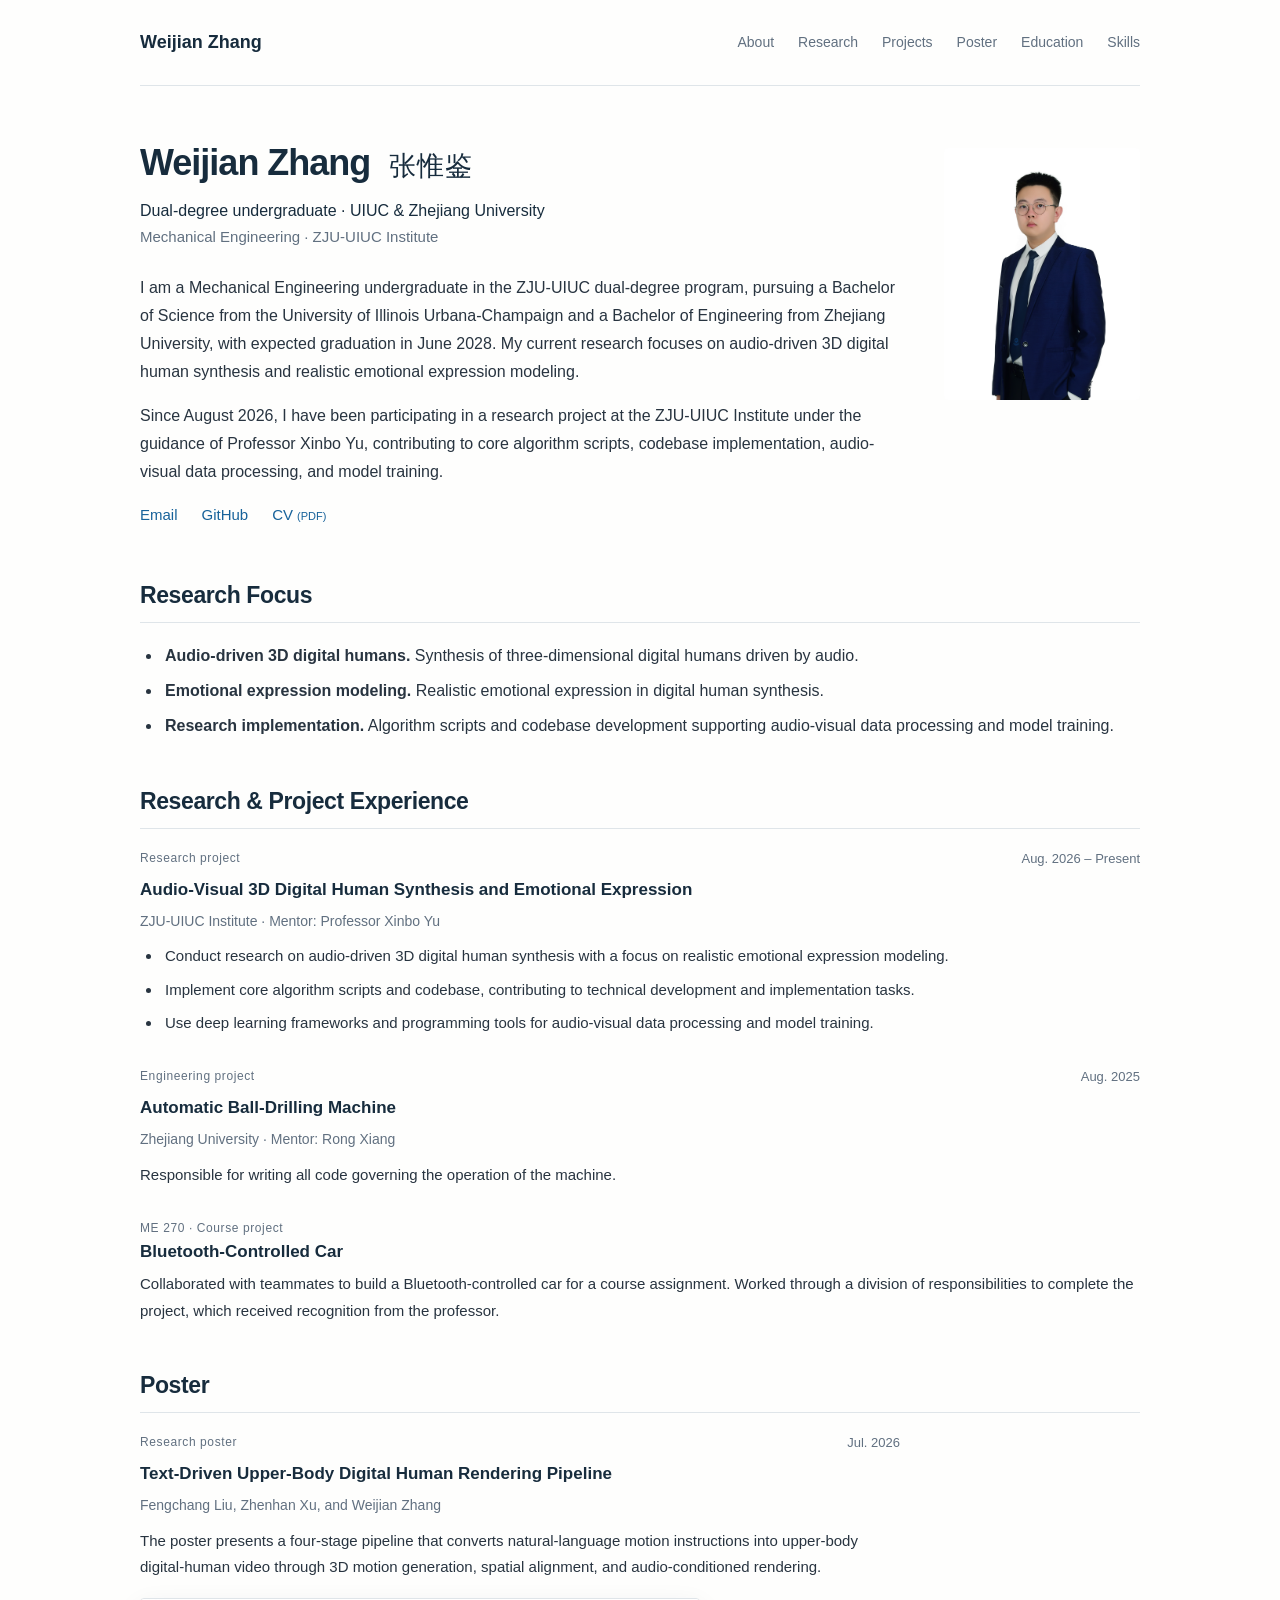
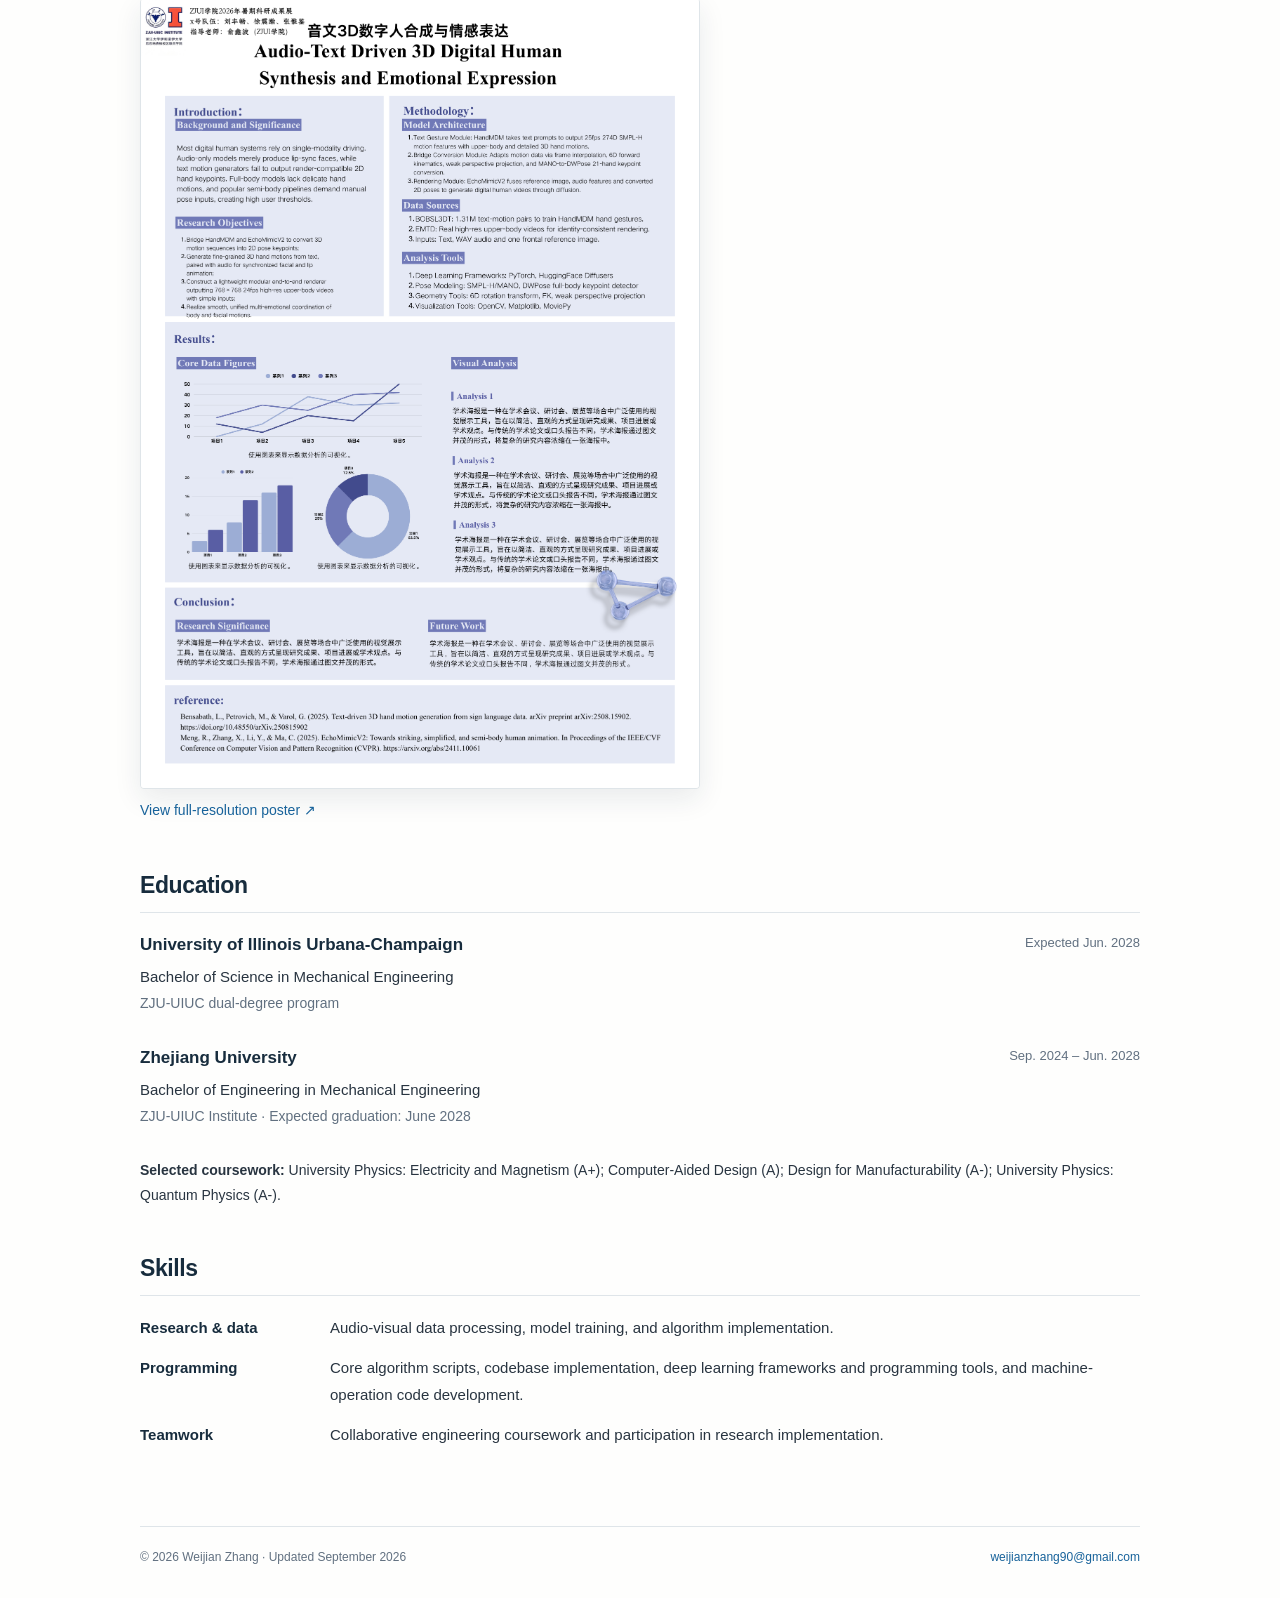
==== commit 9ce8cafb: "Add research poster to homepage" ====
--- a/index.html
+++ b/index.html
@@ -1,2 +1,2 @@
-<!DOCTYPE html><html lang="en"><head><meta charSet="utf-8"/><meta name="viewport" content="width=device-width, initial-scale=1"/><link rel="stylesheet" href="/_next/static/css/index.kO-HeLZW.css" data-rsc-css-href="/_next/static/css/index.kO-HeLZW.css" data-precedence="vite-rsc/importer-resources"/><link rel="modulepreload" fetchPriority="low" href="/_next/static/chunks/index-I11mmN-l.js"/><script src="/_next/static/chunks/rolldown-runtime-C60lm6uB.js" type="module" async=""></script><script src="/_next/static/chunks/framework-D_rUT4EX.js" type="module" async=""></script><link rel="modulepreload" href="/_next/static/chunks/layout-segment-context-3qrkdz_B.js" crossorigin=""/><title>Weijian Zhang | UIUC &amp; Zhejiang University</title><meta name="description" content="Mechanical Engineering dual-degree undergraduate at the University of Illinois Urbana-Champaign and Zhejiang University. Research in audio-driven 3D digital human synthesis and emotional expression modeling."/><meta name="author" content="Weijian Zhang"/><meta property="og:title" content="Weijian Zhang | UIUC &amp; Zhejiang University"/><meta property="og:description" content="Mechanical Engineering dual-degree undergraduate at the University of Illinois Urbana-Champaign and Zhejiang University. Research in audio-driven 3D digital human synthesis and emotional expression modeling."/><meta property="og:url" content="https://weijianzhang-uiuc.github.io/"/><meta property="og:type" content="website"/><meta property="og:image" content="https://weijianzhang-uiuc.github.io/og.png"/><meta property="og:image:width" content="1731"/><meta property="og:image:height" content="909"/><meta property="og:image:alt" content="Weijian Zhang — Mechanical Engineering, Zhejiang University; Audio-driven 3D Digital Humans"/><meta name="twitter:card" content="summary_large_image"/><meta name="twitter:title" content="Weijian Zhang | UIUC &amp; Zhejiang University"/><meta name="twitter:description" content="Mechanical Engineering dual-degree undergraduate at the University of Illinois Urbana-Champaign and Zhejiang University. Research in audio-driven 3D digital human synthesis and emotional expression modeling."/><meta name="twitter:image" content="https://weijianzhang-uiuc.github.io/og.png"/><link rel="icon" href="./favicon.svg"/><link rel="canonical" href="https://weijianzhang-uiuc.github.io/"/><script>Object.assign(((self[Symbol.for("vinext.navigationRuntime")]??={bootstrap:{routeManifest:null},functions:{}}).bootstrap.rsc??={rsc:[]}),{params:{},nav:{"pathname":"/","searchParams":[]}})</script><link rel="modulepreload" href="/_next/static/chunks/index-I11mmN-l.js" />
-</head><body><a class="skip-link" href="#main">Skip to content</a><header class="site-header"><a class="wordmark" href="#about">Weijian Zhang</a><nav aria-label="Main navigation"><a href="#about">About</a><a href="#research">Research</a><a href="#projects">Projects</a><a href="#education">Education</a><a href="#skills">Skills</a></nav></header><main id="main"><section class="intro" id="about" aria-labelledby="name"><div><h1 id="name">Weijian Zhang <span lang="zh-Hans">张惟鉴</span></h1><p class="affiliation">Dual-degree undergraduate · UIUC &amp; Zhejiang University<br/><span>Mechanical Engineering · ZJU-UIUC Institute</span></p><p>I am a Mechanical Engineering undergraduate in the ZJU-UIUC dual-degree program, pursuing a Bachelor of Science from the University of Illinois Urbana-Champaign and a Bachelor of Engineering from Zhejiang University, with expected graduation in June 2028. My current research focuses on audio-driven 3D digital human synthesis and realistic emotional expression modeling.</p><p>Since August 2026, I have been participating in a research project at the ZJU-UIUC Institute under the guidance of Professor Xinbo Yu, contributing to core algorithm scripts, codebase implementation, audio-visual data processing, and model training.</p><div class="profile-links"><a href="mailto:weijianzhang90@gmail.com">Email</a><a href="https://github.com/WeijianZhang-UIUC">GitHub</a><a href="./cv/Weijian-Zhang-CV.pdf">CV <span>(PDF)</span></a></div></div><figure class="portrait"><img src="./images/weijian-zhang.jpg" alt="Portrait of Weijian Zhang" width="4000" height="6000" fetchPriority="high"/></figure></section><section id="research" aria-labelledby="research-title"><h2 id="research-title">Research Focus</h2><ul><li><strong>Audio-driven 3D digital humans.</strong> Synthesis of three-dimensional digital humans driven by audio.</li><li><strong>Emotional expression modeling.</strong> Realistic emotional expression in digital human synthesis.</li><li><strong>Research implementation.</strong> Algorithm scripts and codebase development supporting audio-visual data processing and model training.</li></ul></section><section id="projects" aria-labelledby="projects-title"><h2 id="projects-title">Research &amp; Project Experience</h2><article><div class="entry-top"><span class="category">Research project</span><span class="date">Aug. 2026 – Present</span></div><h3>Audio-Visual 3D Digital Human Synthesis and Emotional Expression</h3><p class="entry-detail">ZJU-UIUC Institute · Mentor: Professor Xinbo Yu</p><ul><li>Conduct research on audio-driven 3D digital human synthesis with a focus on realistic emotional expression modeling.</li><li>Implement core algorithm scripts and codebase, contributing to technical development and implementation tasks.</li><li>Use deep learning frameworks and programming tools for audio-visual data processing and model training.</li></ul></article><article><div class="entry-top"><span class="category">Engineering project</span><span class="date">Aug. 2025</span></div><h3>Automatic Ball-Drilling Machine</h3><p class="entry-detail">Zhejiang University · Mentor: Rong Xiang</p><p>Responsible for writing all code governing the operation of the machine.</p></article><article><div class="category">ME 270 · Course project</div><h3>Bluetooth-Controlled Car</h3><p>Collaborated with teammates to build a Bluetooth-controlled car for a course assignment. Worked through a division of responsibilities to complete the project, which received recognition from the professor.</p></article></section><section id="education" aria-labelledby="education-title"><h2 id="education-title">Education</h2><article class="dated-entry"><div><h3>University of Illinois Urbana-Champaign</h3><p>Bachelor of Science in Mechanical Engineering</p><p class="entry-detail">ZJU-UIUC dual-degree program</p></div><span class="date">Expected Jun. 2028</span></article><article class="dated-entry"><div><h3>Zhejiang University</h3><p>Bachelor of Engineering in Mechanical Engineering</p><p class="entry-detail">ZJU-UIUC Institute · Expected graduation: June 2028</p></div><span class="date">Sep. 2024 – Jun. 2028</span></article><p class="coursework"><strong>Selected coursework:</strong> University Physics: Electricity and Magnetism (A+); Computer-Aided Design (A); Design for Manufacturability (A-); University Physics: Quantum Physics (A-).</p></section><section id="skills" aria-labelledby="skills-title"><h2 id="skills-title">Skills</h2><dl><div><dt>Research &amp; data</dt><dd>Audio-visual data processing, model training, and algorithm implementation.</dd></div><div><dt>Programming</dt><dd>Core algorithm scripts, codebase implementation, deep learning frameworks and programming tools, and machine-operation code development.</dd></div><div><dt>Teamwork</dt><dd>Collaborative engineering coursework and participation in research implementation.</dd></div></dl></section></main><footer><span>© 2026 Weijian Zhang · Updated September 2026</span><a href="mailto:weijianzhang90@gmail.com">weijianzhang90@gmail.com</a></footer><script type="module" src="/_next/static/chunks/index-I11mmN-l.js" id="_R_" async=""></script><script>((self[Symbol.for("vinext.navigationRuntime")]??={bootstrap:{routeManifest:null},functions:{}}).bootstrap.rsc??={rsc:[]}).rsc.push("0:{\"page:/\":\"$L1\",\"layout:/\":\"$L2\",\"route:/\":\"$L3\",\"__route\":\"route:/\",\"__interceptionContext\":null,\"__layoutIds\":[\"layout:/\"],\"__rootLayout\":\"/\",\"__bfcacheSegmentIdentities\":{\"layout:/\":\"[\\\"layout\\\",\\\"layout:/\\\",\\\"root-boundary:/\\\",\\\"\\\"]\",\"page:/\":\"[\\\"page\\\",\\\"page:/\\\",\\\"root-boundary:/\\\",\\\"\\\"]\"},\"__srcPage\":[\"page\"],\"__layoutFlags\":{\"layout:/\":\"s\"},\"__artifactCompatibility\":{\"schemaVersion\":1,\"graphVersion\":\"app-route-graph:1177fd80f83fa7b0\",\"deploymentVersion\":\"d0e72805-d153-4e21-ac8e-f63db5e184b0\",\"appElementsSchemaVersion\":1,\"rscPayloadSchemaVersion\":1,\"rootBoundaryId\":\"/\",\"renderEpoch\":null}}\n")</script><script>((self[Symbol.for("vinext.navigationRuntime")]??={bootstrap:{routeManifest:null},functions:{}}).bootstrap.rsc??={rsc:[]}).rsc.push("4:I[\"43cf55674ce6\",[],\"Children\",1]\n")</script><script>((self[Symbol.for("vinext.navigationRuntime")]??={bootstrap:{routeManifest:null},functions:{}}).bootstrap.rsc??={rsc:[]}).rsc.push("5:I[\"dd56a6b5ee16\",[],\"GlobalErrorBoundary\",1]\n")</script><script>((self[Symbol.for("vinext.navigationRuntime")]??={bootstrap:{routeManifest:null},functions:{}}).bootstrap.rsc??={rsc:[]}).rsc.push("6:I[\"9b166222c86a\",[],\"default\",1]\n")</script><script>((self[Symbol.for("vinext.navigationRuntime")]??={bootstrap:{routeManifest:null},functions:{}}).bootstrap.rsc??={rsc:[]}).rsc.push("7:I[\"dd56a6b5ee16\",[],\"ErrorBoundary\",1]\n")</script><script>((self[Symbol.for("vinext.navigationRuntime")]??={bootstrap:{routeManifest:null},functions:{}}).bootstrap.rsc??={rsc:[]}).rsc.push("8:I[\"1fb13a061f46\",[],\"LayoutSegmentProvider\",1]\n")</script><script>((self[Symbol.for("vinext.navigationRuntime")]??={bootstrap:{routeManifest:null},functions:{}}).bootstrap.rsc??={rsc:[]}).rsc.push("9:I[\"43cf55674ce6\",[],\"Slot\",1]\n")</script><script>((self[Symbol.for("vinext.navigationRuntime")]??={bootstrap:{routeManifest:null},functions:{}}).bootstrap.rsc??={rsc:[]}).rsc.push("a:I[\"dd56a6b5ee16\",[],\"NotFoundBoundary\",1]\n")</script><script>((self[Symbol.for("vinext.navigationRuntime")]??={bootstrap:{routeManifest:null},functions:{}}).bootstrap.rsc??={rsc:[]}).rsc.push("b:I[\"ecb42ad1e08d\",[],\"AppRouterScrollTarget\",1]\n")</script><script>((self[Symbol.for("vinext.navigationRuntime")]??={bootstrap:{routeManifest:null},functions:{}}).bootstrap.rsc??={rsc:[]}).rsc.push("c:I[\"dd56a6b5ee16\",[],\"RedirectBoundary\",1]\n")</script><script>((self[Symbol.for("vinext.navigationRuntime")]??={bootstrap:{routeManifest:null},functions:{}}).bootstrap.rsc??={rsc:[]}).rsc.push(":HL[\"/_next/static/css/index.kO-HeLZW.css\",\"style\"     ]\n")</script><script>((self[Symbol.for("vinext.navigationRuntime")]??={bootstrap:{routeManifest:null},functions:{}}).bootstrap.rsc??={rsc:[]}).rsc.push("2:[[[\"$\",\"link\",\"css:/_next/static/css/index.kO-HeLZW.css\",{\"rel\":\"stylesheet\",\"precedence\":\"vite-rsc/importer-resources\",\"href\":\"/_next/static/css/index.kO-HeLZW.css\",\"data-rsc-css-href\":\"/_next/static/css/index.kO-HeLZW.css\"}],\"$undefined\"],[\"$\",\"html\",null,{\"lang\":\"en\",\"children\":[\"$\",\"body\",null,{\"children\":[\"$\",\"$L4\",null,{}]}]}]]\n")</script><script>((self[Symbol.for("vinext.navigationRuntime")]??={bootstrap:{routeManifest:null},functions:{}}).bootstrap.rsc??={rsc:[]}).rsc.push("3:[[[\"$\",\"meta\",null,{\"charSet\":\"utf-8\"}],[[\"$\",\"title\",\"0\",{\"children\":\"Weijian Zhang | UIUC \u0026 Zhejiang University\"}],[\"$\",\"meta\",\"1\",{\"name\":\"description\",\"content\":\"Mechanical Engineering dual-degree undergraduate at the University of Illinois Urbana-Champaign and Zhejiang University. Research in audio-driven 3D digital human synthesis and emotional expression modeling.\"}],[\"$\",\"meta\",\"2\",{\"name\":\"author\",\"content\":\"Weijian Zhang\"}],[\"$\",\"meta\",\"3\",{\"property\":\"og:title\",\"content\":\"Weijian Zhang | UIUC \u0026 Zhejiang University\"}],[\"$\",\"meta\",\"4\",{\"property\":\"og:description\",\"content\":\"Mechanical Engineering dual-degree undergraduate at the University of Illinois Urbana-Champaign and Zhejiang University. Research in audio-driven 3D digital human synthesis and emotional expression modeling.\"}],[\"$\",\"meta\",\"5\",{\"property\":\"og:url\",\"content\":\"https://weijianzhang-uiuc.github.io/\"}],[\"$\",\"meta\",\"6\",{\"property\":\"og:type\",\"content\":\"website\"}],[\"$\",\"meta\",\"7\",{\"property\":\"og:image\",\"content\":\"https://weijianzhang-uiuc.github.io/og.png\"}],[\"$\",\"meta\",\"8\",{\"property\":\"og:image:width\",\"content\":\"1731\"}],[\"$\",\"meta\",\"9\",{\"property\":\"og:image:height\",\"content\":\"909\"}],[\"$\",\"meta\",\"10\",{\"property\":\"og:image:alt\",\"content\":\"Weijian Zhang — Mechanical Engineering, Zhejiang University; Audio-driven 3D Digital Humans\"}],[\"$\",\"meta\",\"11\",{\"name\":\"twitter:card\",\"content\":\"summary_large_image\"}],[\"$\",\"meta\",\"12\",{\"name\":\"twitter:title\",\"content\":\"Weijian Zhang | UIUC \u0026 Zhejiang University\"}],[\"$\",\"meta\",\"13\",{\"name\":\"twitter:description\",\"content\":\"Mechanical Engineering dual-degree undergraduate at the University of Illinois Urbana-Champaign and Zhejiang University. Research in audio-driven 3D digital human synthesis and emotional expression modeling.\"}],[\"$\",\"meta\",\"14\",{\"name\":\"twitter:image\",\"content\":\"https://weijianzhang-uiuc.github.io/og.png\"}],[\"$\",\"link\",\"15\",{\"data-vinext-streamed-icon\":\"$undefined\",\"rel\":\"icon\",\"href\":\"./favicon.svg\",\"type\":\"$undefined\",\"sizes\":\"$undefined\",\"color\":\"$undefined\",\"media\":\"$undefined\",\"fetchPriority\":\"$undefined\"}],[\"$\",\"link\",\"16\",{\"rel\":\"canonical\",\"href\":\"https://weijianzhang-uiuc.github.io/\"}]],[[\"$\",\"meta\",\"0\",{\"name\":\"viewport\",\"content\":\"width=device-width, initial-scale=1\"}]]],[\"$\",\"$L5\",null,{\"fallback\":\"$6\",\"children\":[\"$\",\"$L7\",null,{\"fallback\":\"$6\",\"children\":[\"$\",\"$L8\",null,{\"providerId\":\"layout:/\",\"segmentMap\":{\"children\":[]},\"children\":[\"$\",\"$L9\",null,{\"id\":\"layout:/\",\"parallelSlots\":\"$undefined\",\"children\":[\"$\",\"$La\",null,{\"resetKey\":\"\",\"fallback\":[[\"$\",\"title\",null,{\"children\":\"404: This page could not be found.\"}],[\"$\",\"div\",null,{\"style\":{\"fontFamily\":\"system-ui,\\\"Segoe UI\\\",Roboto,Helvetica,Arial,sans-serif,\\\"Apple Color Emoji\\\",\\\"Segoe UI Emoji\\\"\",\"height\":\"100vh\",\"textAlign\":\"center\",\"display\":\"flex\",\"flexDirection\":\"column\",\"alignItems\":\"center\",\"justifyContent\":\"center\"},\"children\":[\"$\",\"div\",null,{\"children\":[[\"$\",\"style\",null,{\"dangerouslySetInnerHTML\":{\"__html\":\"body{color:#000;background:#fff;margin:0}.next-error-h1{border-right:1px solid rgba(0,0,0,.3)}@media (prefers-color-scheme:dark){body{color:#fff;background:#000}.next-error-h1{border-right:1px solid rgba(255,255,255,.3)}}\"}}],[\"$\",\"h1\",null,{\"className\":\"next-error-h1\",\"style\":{\"display\":\"inline-block\",\"margin\":\"0 20px 0 0\",\"padding\":\"0 23px 0 0\",\"fontSize\":24,\"fontWeight\":500,\"verticalAlign\":\"top\",\"lineHeight\":\"49px\"},\"children\":404}],[\"$\",\"div\",null,{\"style\":{\"display\":\"inline-block\"},\"children\":[\"$\",\"h2\",null,{\"style\":{\"fontSize\":14,\"fontWeight\":400,\"lineHeight\":\"49px\",\"margin\":0},\"children\":\"This page could not be found.\"}]}]]}]}]],\"children\":[\"$\",\"$Lb\",null,{\"children\":[\"$\",\"$Lc\",null,{\"children\":[[\"$\",\"$L8\",null,{\"providerId\":\"page:/\",\"segmentMap\":{\"children\":[\"__PAGE__\"]},\"children\":[\"$\",\"$L9\",null,{\"id\":\"page:/\"}]}],null]}]}]}]}]}]}]}],null,null]\n")</script><script>((self[Symbol.for("vinext.navigationRuntime")]??={bootstrap:{routeManifest:null},functions:{}}).bootstrap.rsc??={rsc:[]}).rsc.push(":HL[\"./images/weijian-zhang.jpg\",\"image\",{\"fetchPriority\":\"high\"}]\n")</script><script>((self[Symbol.for("vinext.navigationRuntime")]??={bootstrap:{routeManifest:null},functions:{}}).bootstrap.rsc??={rsc:[]}).rsc.push("1:[[\"$\",\"a\",null,{\"className\":\"skip-link\",\"href\":\"#main\",\"children\":\"Skip to content\"}],[\"$\",\"header\",null,{\"className\":\"site-header\",\"children\":[[\"$\",\"a\",null,{\"className\":\"wordmark\",\"href\":\"#about\",\"children\":\"Weijian Zhang\"}],[\"$\",\"nav\",null,{\"aria-label\":\"Main navigation\",\"children\":[[\"$\",\"a\",null,{\"href\":\"#about\",\"children\":\"About\"}],[\"$\",\"a\",null,{\"href\":\"#research\",\"children\":\"Research\"}],[\"$\",\"a\",null,{\"href\":\"#projects\",\"children\":\"Projects\"}],[\"$\",\"a\",null,{\"href\":\"#education\",\"children\":\"Education\"}],[\"$\",\"a\",null,{\"href\":\"#skills\",\"children\":\"Skills\"}]]}]]}],[\"$\",\"main\",null,{\"id\":\"main\",\"children\":[[\"$\",\"section\",null,{\"className\":\"intro\",\"id\":\"about\",\"aria-labelledby\":\"name\",\"children\":[[\"$\",\"div\",null,{\"children\":[[\"$\",\"h1\",null,{\"id\":\"name\",\"children\":[\"Weijian Zhang \",[\"$\",\"span\",null,{\"lang\":\"zh-Hans\",\"children\":\"张惟鉴\"}]]}],[\"$\",\"p\",null,{\"className\":\"affiliation\",\"children\":[\"Dual-degree undergraduate · UIUC \u0026 Zhejiang University\",[\"$\",\"br\",null,{}],[\"$\",\"span\",null,{\"children\":\"Mechanical Engineering · ZJU-UIUC Institute\"}]]}],[\"$\",\"p\",null,{\"children\":\"I am a Mechanical Engineering undergraduate in the ZJU-UIUC dual-degree program, pursuing a Bachelor of Science from the University of Illinois Urbana-Champaign and a Bachelor of Engineering from Zhejiang University, with expected graduation in June 2028. My current research focuses on audio-driven 3D digital human synthesis and realistic emotional expression modeling.\"}],[\"$\",\"p\",null,{\"children\":\"Since August 2026, I have been participating in a research project at the ZJU-UIUC Institute under the guidance of Professor Xinbo Yu, contributing to core algorithm scripts, codebase implementation, audio-visual data processing, and model training.\"}],[\"$\",\"div\",null,{\"className\":\"profile-links\",\"children\":[[\"$\",\"a\",null,{\"href\":\"mailto:weijianzhang90@gmail.com\",\"children\":\"Email\"}],[\"$\",\"a\",null,{\"href\":\"https://github.com/WeijianZhang-UIUC\",\"children\":\"GitHub\"}],[\"$\",\"a\",null,{\"href\":\"./cv/Weijian-Zhang-CV.pdf\",\"children\":[\"CV \",[\"$\",\"span\",null,{\"children\":\"(PDF)\"}]]}]]}]]}],[\"$\",\"figure\",null,{\"className\":\"portrait\",\"children\":[\"$\",\"img\",null,{\"src\":\"./images/weijian-zhang.jpg\",\"alt\":\"Portrait of Weijian Zhang\",\"width\":\"4000\",\"height\":\"6000\",\"fetchPriority\":\"high\"}]}]]}],[\"$\",\"section\",null,{\"id\":\"research\",\"aria-labelledby\":\"research-title\",\"children\":[[\"$\",\"h2\",null,{\"id\":\"research-title\",\"children\":\"Research Focus\"}],[\"$\",\"ul\",null,{\"children\":[[\"$\",\"li\",null,{\"children\":[[\"$\",\"strong\",null,{\"children\":\"Audio-driven 3D digital humans.\"}],\" Synthesis of three-dimensional digital humans driven by audio.\"]}],[\"$\",\"li\",null,{\"children\":[[\"$\",\"strong\",null,{\"children\":\"Emotional expression modeling.\"}],\" Realistic emotional expression in digital human synthesis.\"]}],[\"$\",\"li\",null,{\"children\":[[\"$\",\"strong\",null,{\"children\":\"Research implementation.\"}],\" Algorithm scripts and codebase development supporting audio-visual data processing and model training.\"]}]]}]]}],[\"$\",\"section\",null,{\"id\":\"projects\",\"aria-labelledby\":\"projects-title\",\"children\":[[\"$\",\"h2\",null,{\"id\":\"projects-title\",\"children\":\"Research \u0026 Project Experience\"}],[\"$\",\"article\",null,{\"children\":[[\"$\",\"div\",null,{\"className\":\"entry-top\",\"children\":[[\"$\",\"span\",null,{\"className\":\"category\",\"children\":\"Research project\"}],[\"$\",\"span\",null,{\"className\":\"date\",\"children\":\"Aug. 2026 – Present\"}]]}],[\"$\",\"h3\",null,{\"children\":\"Audio-Visual 3D Digital Human Synthesis and Emotional Expression\"}],[\"$\",\"p\",null,{\"className\":\"entry-detail\",\"children\":\"ZJU-UIUC Institute · Mentor: Professor Xinbo Yu\"}],[\"$\",\"ul\",null,{\"children\":[[\"$\",\"li\",null,{\"children\":\"Conduct research on audio-driven 3D digital human synthesis with a focus on realistic emotional expression modeling.\"}],[\"$\",\"li\",null,{\"children\":\"Implement core algorithm scripts and codebase, contributing to technical development and implementation tasks.\"}],[\"$\",\"li\",null,{\"children\":\"Use deep learning frameworks and programming tools for audio-visual data processing and model training.\"}]]}]]}],[\"$\",\"article\",null,{\"children\":[[\"$\",\"div\",null,{\"className\":\"entry-top\",\"children\":[[\"$\",\"span\",null,{\"className\":\"category\",\"children\":\"Engineering project\"}],[\"$\",\"span\",null,{\"className\":\"date\",\"children\":\"Aug. 2025\"}]]}],[\"$\",\"h3\",null,{\"children\":\"Automatic Ball-Drilling Machine\"}],\"$Ld\",\"$Le\"]}],\"$Lf\"]}],\"$L10\",\"$L11\"]}],\"$L12\"]\n")</script><script>((self[Symbol.for("vinext.navigationRuntime")]??={bootstrap:{routeManifest:null},functions:{}}).bootstrap.rsc??={rsc:[]}).rsc.push("d:[\"$\",\"p\",null,{\"className\":\"entry-detail\",\"children\":\"Zhejiang University · Mentor: Rong Xiang\"}]\n")</script><script>((self[Symbol.for("vinext.navigationRuntime")]??={bootstrap:{routeManifest:null},functions:{}}).bootstrap.rsc??={rsc:[]}).rsc.push("e:[\"$\",\"p\",null,{\"children\":\"Responsible for writing all code governing the operation of the machine.\"}]\n")</script><script>((self[Symbol.for("vinext.navigationRuntime")]??={bootstrap:{routeManifest:null},functions:{}}).bootstrap.rsc??={rsc:[]}).rsc.push("f:[\"$\",\"article\",null,{\"children\":[[\"$\",\"div\",null,{\"className\":\"category\",\"children\":\"ME 270 · Course project\"}],[\"$\",\"h3\",null,{\"children\":\"Bluetooth-Controlled Car\"}],[\"$\",\"p\",null,{\"children\":\"Collaborated with teammates to build a Bluetooth-controlled car for a course assignment. Worked through a division of responsibilities to complete the project, which received recognition from the professor.\"}]]}]\n")</script><script>((self[Symbol.for("vinext.navigationRuntime")]??={bootstrap:{routeManifest:null},functions:{}}).bootstrap.rsc??={rsc:[]}).rsc.push("10:[\"$\",\"section\",null,{\"id\":\"education\",\"aria-labelledby\":\"education-title\",\"children\":[[\"$\",\"h2\",null,{\"id\":\"education-title\",\"children\":\"Education\"}],[\"$\",\"article\",null,{\"className\":\"dated-entry\",\"children\":[[\"$\",\"div\",null,{\"children\":[[\"$\",\"h3\",null,{\"children\":\"University of Illinois Urbana-Champaign\"}],[\"$\",\"p\",null,{\"children\":\"Bachelor of Science in Mechanical Engineering\"}],[\"$\",\"p\",null,{\"className\":\"entry-detail\",\"children\":\"ZJU-UIUC dual-degree program\"}]]}],[\"$\",\"span\",null,{\"className\":\"date\",\"children\":\"Expected Jun. 2028\"}]]}],[\"$\",\"article\",null,{\"className\":\"dated-entry\",\"children\":[[\"$\",\"div\",null,{\"children\":[[\"$\",\"h3\",null,{\"children\":\"Zhejiang University\"}],[\"$\",\"p\",null,{\"children\":\"Bachelor of Engineering in Mechanical Engineering\"}],[\"$\",\"p\",null,{\"className\":\"entry-detail\",\"children\":\"ZJU-UIUC Institute · Expected graduation: June 2028\"}]]}],[\"$\",\"span\",null,{\"className\":\"date\",\"children\":\"Sep. 2024 – Jun. 2028\"}]]}],[\"$\",\"p\",null,{\"className\":\"coursework\",\"children\":[[\"$\",\"strong\",null,{\"children\":\"Selected coursework:\"}],\" University Physics: Electricity and Magnetism (A+); Computer-Aided Design (A); Design for Manufacturability (A-); University Physics: Quantum Physics (A-).\"]}]]}]\n")</script><script>((self[Symbol.for("vinext.navigationRuntime")]??={bootstrap:{routeManifest:null},functions:{}}).bootstrap.rsc??={rsc:[]}).rsc.push("11:[\"$\",\"section\",null,{\"id\":\"skills\",\"aria-labelledby\":\"skills-title\",\"children\":[[\"$\",\"h2\",null,{\"id\":\"skills-title\",\"children\":\"Skills\"}],[\"$\",\"dl\",null,{\"children\":[[\"$\",\"div\",null,{\"children\":[[\"$\",\"dt\",null,{\"children\":\"Research \u0026 data\"}],[\"$\",\"dd\",null,{\"children\":\"Audio-visual data processing, model training, and algorithm implementation.\"}]]}],[\"$\",\"div\",null,{\"children\":[[\"$\",\"dt\",null,{\"children\":\"Programming\"}],[\"$\",\"dd\",null,{\"children\":\"Core algorithm scripts, codebase implementation, deep learning frameworks and programming tools, and machine-operation code development.\"}]]}],[\"$\",\"div\",null,{\"children\":[[\"$\",\"dt\",null,{\"children\":\"Teamwork\"}],[\"$\",\"dd\",null,{\"children\":\"Collaborative engineering coursework and participation in research implementation.\"}]]}]]}]]}]\n")</script><script>((self[Symbol.for("vinext.navigationRuntime")]??={bootstrap:{routeManifest:null},functions:{}}).bootstrap.rsc??={rsc:[]}).rsc.push("12:[\"$\",\"footer\",null,{\"children\":[[\"$\",\"span\",null,{\"children\":\"© 2026 Weijian Zhang · Updated September 2026\"}],[\"$\",\"a\",null,{\"href\":\"mailto:weijianzhang90@gmail.com\",\"children\":\"weijianzhang90@gmail.com\"}]]}]\n")</script><script>Object.assign(((self[Symbol.for("vinext.navigationRuntime")]??={bootstrap:{routeManifest:null},functions:{}}).bootstrap.rsc??={rsc:[]}),{"initialCacheKind":"static"});((self[Symbol.for("vinext.navigationRuntime")]??={bootstrap:{routeManifest:null},functions:{}}).bootstrap.rsc??={rsc:[]}).done=true</script></body></html>+<!DOCTYPE html><html lang="en"><head><meta charSet="utf-8"/><meta name="viewport" content="width=device-width, initial-scale=1"/><link rel="stylesheet" href="/_next/static/css/index.CtkIH3L_.css" data-rsc-css-href="/_next/static/css/index.CtkIH3L_.css" data-precedence="vite-rsc/importer-resources"/><link rel="modulepreload" fetchPriority="low" href="/_next/static/chunks/index-Bv8dn-hp.js"/><script src="/_next/static/chunks/rolldown-runtime-C60lm6uB.js" type="module" async=""></script><script src="/_next/static/chunks/framework-D_rUT4EX.js" type="module" async=""></script><link rel="modulepreload" href="/_next/static/chunks/layout-segment-context-DvtQ_2W-.js" crossorigin=""/><title>Weijian Zhang | UIUC &amp; Zhejiang University</title><meta name="description" content="Mechanical Engineering dual-degree undergraduate at the University of Illinois Urbana-Champaign and Zhejiang University. Research in audio-driven 3D digital human synthesis and emotional expression modeling."/><meta name="author" content="Weijian Zhang"/><meta property="og:title" content="Weijian Zhang | UIUC &amp; Zhejiang University"/><meta property="og:description" content="Mechanical Engineering dual-degree undergraduate at the University of Illinois Urbana-Champaign and Zhejiang University. Research in audio-driven 3D digital human synthesis and emotional expression modeling."/><meta property="og:url" content="https://weijianzhang-uiuc.github.io/"/><meta property="og:type" content="website"/><meta property="og:image" content="https://weijianzhang-uiuc.github.io/og.png"/><meta property="og:image:width" content="1731"/><meta property="og:image:height" content="909"/><meta property="og:image:alt" content="Weijian Zhang — Mechanical Engineering, Zhejiang University; Audio-driven 3D Digital Humans"/><meta name="twitter:card" content="summary_large_image"/><meta name="twitter:title" content="Weijian Zhang | UIUC &amp; Zhejiang University"/><meta name="twitter:description" content="Mechanical Engineering dual-degree undergraduate at the University of Illinois Urbana-Champaign and Zhejiang University. Research in audio-driven 3D digital human synthesis and emotional expression modeling."/><meta name="twitter:image" content="https://weijianzhang-uiuc.github.io/og.png"/><link rel="icon" href="./favicon.svg"/><link rel="canonical" href="https://weijianzhang-uiuc.github.io/"/><script>Object.assign(((self[Symbol.for("vinext.navigationRuntime")]??={bootstrap:{routeManifest:null},functions:{}}).bootstrap.rsc??={rsc:[]}),{params:{},nav:{"pathname":"/","searchParams":[]}})</script><link rel="modulepreload" href="/_next/static/chunks/index-Bv8dn-hp.js" />
+</head><body><a class="skip-link" href="#main">Skip to content</a><header class="site-header"><a class="wordmark" href="#about">Weijian Zhang</a><nav aria-label="Main navigation"><a href="#about">About</a><a href="#research">Research</a><a href="#projects">Projects</a><a href="#poster">Poster</a><a href="#education">Education</a><a href="#skills">Skills</a></nav></header><main id="main"><section class="intro" id="about" aria-labelledby="name"><div><h1 id="name">Weijian Zhang <span lang="zh-Hans">张惟鉴</span></h1><p class="affiliation">Dual-degree undergraduate · UIUC &amp; Zhejiang University<br/><span>Mechanical Engineering · ZJU-UIUC Institute</span></p><p>I am a Mechanical Engineering undergraduate in the ZJU-UIUC dual-degree program, pursuing a Bachelor of Science from the University of Illinois Urbana-Champaign and a Bachelor of Engineering from Zhejiang University, with expected graduation in June 2028. My current research focuses on audio-driven 3D digital human synthesis and realistic emotional expression modeling.</p><p>Since August 2026, I have been participating in a research project at the ZJU-UIUC Institute under the guidance of Professor Xinbo Yu, contributing to core algorithm scripts, codebase implementation, audio-visual data processing, and model training.</p><div class="profile-links"><a href="mailto:weijianzhang90@gmail.com">Email</a><a href="https://github.com/WeijianZhang-UIUC">GitHub</a><a href="./cv/Weijian-Zhang-CV.pdf">CV <span>(PDF)</span></a></div></div><figure class="portrait"><img src="./images/weijian-zhang.jpg" alt="Portrait of Weijian Zhang" width="4000" height="6000" fetchPriority="high"/></figure></section><section id="research" aria-labelledby="research-title"><h2 id="research-title">Research Focus</h2><ul><li><strong>Audio-driven 3D digital humans.</strong> Synthesis of three-dimensional digital humans driven by audio.</li><li><strong>Emotional expression modeling.</strong> Realistic emotional expression in digital human synthesis.</li><li><strong>Research implementation.</strong> Algorithm scripts and codebase development supporting audio-visual data processing and model training.</li></ul></section><section id="projects" aria-labelledby="projects-title"><h2 id="projects-title">Research &amp; Project Experience</h2><article><div class="entry-top"><span class="category">Research project</span><span class="date">Aug. 2026 – Present</span></div><h3>Audio-Visual 3D Digital Human Synthesis and Emotional Expression</h3><p class="entry-detail">ZJU-UIUC Institute · Mentor: Professor Xinbo Yu</p><ul><li>Conduct research on audio-driven 3D digital human synthesis with a focus on realistic emotional expression modeling.</li><li>Implement core algorithm scripts and codebase, contributing to technical development and implementation tasks.</li><li>Use deep learning frameworks and programming tools for audio-visual data processing and model training.</li></ul></article><article><div class="entry-top"><span class="category">Engineering project</span><span class="date">Aug. 2025</span></div><h3>Automatic Ball-Drilling Machine</h3><p class="entry-detail">Zhejiang University · Mentor: Rong Xiang</p><p>Responsible for writing all code governing the operation of the machine.</p></article><article><div class="category">ME 270 · Course project</div><h3>Bluetooth-Controlled Car</h3><p>Collaborated with teammates to build a Bluetooth-controlled car for a course assignment. Worked through a division of responsibilities to complete the project, which received recognition from the professor.</p></article></section><section id="poster" aria-labelledby="poster-title"><h2 id="poster-title">Poster</h2><article class="poster-entry"><div class="entry-top"><span class="category">Research poster</span><span class="date">Jul. 2026</span></div><h3>Text-Driven Upper-Body Digital Human Rendering Pipeline</h3><p class="entry-detail">Fengchang Liu, Zhenhan Xu, and Weijian Zhang</p><p>The poster presents a four-stage pipeline that converts natural-language motion instructions into upper-body digital-human video through 3D motion generation, spatial alignment, and audio-conditioned rendering.</p><a class="poster-link" href="./images/poster-text-driven-digital-human.png" target="_blank" rel="noreferrer"><img src="./images/poster-text-driven-digital-human.png" alt="Research poster for the Text-Driven Upper-Body Digital Human Rendering Pipeline" width="3179" height="4494" loading="lazy"/><span>View full-resolution poster <span aria-hidden="true">↗</span></span></a></article></section><section id="education" aria-labelledby="education-title"><h2 id="education-title">Education</h2><article class="dated-entry"><div><h3>University of Illinois Urbana-Champaign</h3><p>Bachelor of Science in Mechanical Engineering</p><p class="entry-detail">ZJU-UIUC dual-degree program</p></div><span class="date">Expected Jun. 2028</span></article><article class="dated-entry"><div><h3>Zhejiang University</h3><p>Bachelor of Engineering in Mechanical Engineering</p><p class="entry-detail">ZJU-UIUC Institute · Expected graduation: June 2028</p></div><span class="date">Sep. 2024 – Jun. 2028</span></article><p class="coursework"><strong>Selected coursework:</strong> University Physics: Electricity and Magnetism (A+); Computer-Aided Design (A); Design for Manufacturability (A-); University Physics: Quantum Physics (A-).</p></section><section id="skills" aria-labelledby="skills-title"><h2 id="skills-title">Skills</h2><dl><div><dt>Research &amp; data</dt><dd>Audio-visual data processing, model training, and algorithm implementation.</dd></div><div><dt>Programming</dt><dd>Core algorithm scripts, codebase implementation, deep learning frameworks and programming tools, and machine-operation code development.</dd></div><div><dt>Teamwork</dt><dd>Collaborative engineering coursework and participation in research implementation.</dd></div></dl></section></main><footer><span>© 2026 Weijian Zhang · Updated September 2026</span><a href="mailto:weijianzhang90@gmail.com">weijianzhang90@gmail.com</a></footer><script type="module" src="/_next/static/chunks/index-Bv8dn-hp.js" id="_R_" async=""></script><script>((self[Symbol.for("vinext.navigationRuntime")]??={bootstrap:{routeManifest:null},functions:{}}).bootstrap.rsc??={rsc:[]}).rsc.push("0:{\"page:/\":\"$L1\",\"layout:/\":\"$L2\",\"route:/\":\"$L3\",\"__route\":\"route:/\",\"__interceptionContext\":null,\"__layoutIds\":[\"layout:/\"],\"__rootLayout\":\"/\",\"__bfcacheSegmentIdentities\":{\"layout:/\":\"[\\\"layout\\\",\\\"layout:/\\\",\\\"root-boundary:/\\\",\\\"\\\"]\",\"page:/\":\"[\\\"page\\\",\\\"page:/\\\",\\\"root-boundary:/\\\",\\\"\\\"]\"},\"__srcPage\":[\"page\"],\"__layoutFlags\":{\"layout:/\":\"s\"},\"__artifactCompatibility\":{\"schemaVersion\":1,\"graphVersion\":\"app-route-graph:1177fd80f83fa7b0\",\"deploymentVersion\":\"ac508c5f-7553-4863-847f-872ceefcd153\",\"appElementsSchemaVersion\":1,\"rscPayloadSchemaVersion\":1,\"rootBoundaryId\":\"/\",\"renderEpoch\":null}}\n")</script><script>((self[Symbol.for("vinext.navigationRuntime")]??={bootstrap:{routeManifest:null},functions:{}}).bootstrap.rsc??={rsc:[]}).rsc.push("4:I[\"43cf55674ce6\",[],\"Children\",1]\n")</script><script>((self[Symbol.for("vinext.navigationRuntime")]??={bootstrap:{routeManifest:null},functions:{}}).bootstrap.rsc??={rsc:[]}).rsc.push("5:I[\"dd56a6b5ee16\",[],\"GlobalErrorBoundary\",1]\n")</script><script>((self[Symbol.for("vinext.navigationRuntime")]??={bootstrap:{routeManifest:null},functions:{}}).bootstrap.rsc??={rsc:[]}).rsc.push("6:I[\"9b166222c86a\",[],\"default\",1]\n")</script><script>((self[Symbol.for("vinext.navigationRuntime")]??={bootstrap:{routeManifest:null},functions:{}}).bootstrap.rsc??={rsc:[]}).rsc.push("7:I[\"dd56a6b5ee16\",[],\"ErrorBoundary\",1]\n")</script><script>((self[Symbol.for("vinext.navigationRuntime")]??={bootstrap:{routeManifest:null},functions:{}}).bootstrap.rsc??={rsc:[]}).rsc.push("8:I[\"1fb13a061f46\",[],\"LayoutSegmentProvider\",1]\n")</script><script>((self[Symbol.for("vinext.navigationRuntime")]??={bootstrap:{routeManifest:null},functions:{}}).bootstrap.rsc??={rsc:[]}).rsc.push("9:I[\"43cf55674ce6\",[],\"Slot\",1]\n")</script><script>((self[Symbol.for("vinext.navigationRuntime")]??={bootstrap:{routeManifest:null},functions:{}}).bootstrap.rsc??={rsc:[]}).rsc.push("a:I[\"dd56a6b5ee16\",[],\"NotFoundBoundary\",1]\n")</script><script>((self[Symbol.for("vinext.navigationRuntime")]??={bootstrap:{routeManifest:null},functions:{}}).bootstrap.rsc??={rsc:[]}).rsc.push("b:I[\"ecb42ad1e08d\",[],\"AppRouterScrollTarget\",1]\n")</script><script>((self[Symbol.for("vinext.navigationRuntime")]??={bootstrap:{routeManifest:null},functions:{}}).bootstrap.rsc??={rsc:[]}).rsc.push("c:I[\"dd56a6b5ee16\",[],\"RedirectBoundary\",1]\n")</script><script>((self[Symbol.for("vinext.navigationRuntime")]??={bootstrap:{routeManifest:null},functions:{}}).bootstrap.rsc??={rsc:[]}).rsc.push(":HL[\"/_next/static/css/index.CtkIH3L_.css\",\"style\"     ]\n")</script><script>((self[Symbol.for("vinext.navigationRuntime")]??={bootstrap:{routeManifest:null},functions:{}}).bootstrap.rsc??={rsc:[]}).rsc.push("2:[[[\"$\",\"link\",\"css:/_next/static/css/index.CtkIH3L_.css\",{\"rel\":\"stylesheet\",\"precedence\":\"vite-rsc/importer-resources\",\"href\":\"/_next/static/css/index.CtkIH3L_.css\",\"data-rsc-css-href\":\"/_next/static/css/index.CtkIH3L_.css\"}],\"$undefined\"],[\"$\",\"html\",null,{\"lang\":\"en\",\"children\":[\"$\",\"body\",null,{\"children\":[\"$\",\"$L4\",null,{}]}]}]]\n")</script><script>((self[Symbol.for("vinext.navigationRuntime")]??={bootstrap:{routeManifest:null},functions:{}}).bootstrap.rsc??={rsc:[]}).rsc.push("3:[[[\"$\",\"meta\",null,{\"charSet\":\"utf-8\"}],[[\"$\",\"title\",\"0\",{\"children\":\"Weijian Zhang | UIUC \u0026 Zhejiang University\"}],[\"$\",\"meta\",\"1\",{\"name\":\"description\",\"content\":\"Mechanical Engineering dual-degree undergraduate at the University of Illinois Urbana-Champaign and Zhejiang University. Research in audio-driven 3D digital human synthesis and emotional expression modeling.\"}],[\"$\",\"meta\",\"2\",{\"name\":\"author\",\"content\":\"Weijian Zhang\"}],[\"$\",\"meta\",\"3\",{\"property\":\"og:title\",\"content\":\"Weijian Zhang | UIUC \u0026 Zhejiang University\"}],[\"$\",\"meta\",\"4\",{\"property\":\"og:description\",\"content\":\"Mechanical Engineering dual-degree undergraduate at the University of Illinois Urbana-Champaign and Zhejiang University. Research in audio-driven 3D digital human synthesis and emotional expression modeling.\"}],[\"$\",\"meta\",\"5\",{\"property\":\"og:url\",\"content\":\"https://weijianzhang-uiuc.github.io/\"}],[\"$\",\"meta\",\"6\",{\"property\":\"og:type\",\"content\":\"website\"}],[\"$\",\"meta\",\"7\",{\"property\":\"og:image\",\"content\":\"https://weijianzhang-uiuc.github.io/og.png\"}],[\"$\",\"meta\",\"8\",{\"property\":\"og:image:width\",\"content\":\"1731\"}],[\"$\",\"meta\",\"9\",{\"property\":\"og:image:height\",\"content\":\"909\"}],[\"$\",\"meta\",\"10\",{\"property\":\"og:image:alt\",\"content\":\"Weijian Zhang — Mechanical Engineering, Zhejiang University; Audio-driven 3D Digital Humans\"}],[\"$\",\"meta\",\"11\",{\"name\":\"twitter:card\",\"content\":\"summary_large_image\"}],[\"$\",\"meta\",\"12\",{\"name\":\"twitter:title\",\"content\":\"Weijian Zhang | UIUC \u0026 Zhejiang University\"}],[\"$\",\"meta\",\"13\",{\"name\":\"twitter:description\",\"content\":\"Mechanical Engineering dual-degree undergraduate at the University of Illinois Urbana-Champaign and Zhejiang University. Research in audio-driven 3D digital human synthesis and emotional expression modeling.\"}],[\"$\",\"meta\",\"14\",{\"name\":\"twitter:image\",\"content\":\"https://weijianzhang-uiuc.github.io/og.png\"}],[\"$\",\"link\",\"15\",{\"data-vinext-streamed-icon\":\"$undefined\",\"rel\":\"icon\",\"href\":\"./favicon.svg\",\"type\":\"$undefined\",\"sizes\":\"$undefined\",\"color\":\"$undefined\",\"media\":\"$undefined\",\"fetchPriority\":\"$undefined\"}],[\"$\",\"link\",\"16\",{\"rel\":\"canonical\",\"href\":\"https://weijianzhang-uiuc.github.io/\"}]],[[\"$\",\"meta\",\"0\",{\"name\":\"viewport\",\"content\":\"width=device-width, initial-scale=1\"}]]],[\"$\",\"$L5\",null,{\"fallback\":\"$6\",\"children\":[\"$\",\"$L7\",null,{\"fallback\":\"$6\",\"children\":[\"$\",\"$L8\",null,{\"providerId\":\"layout:/\",\"segmentMap\":{\"children\":[]},\"children\":[\"$\",\"$L9\",null,{\"id\":\"layout:/\",\"parallelSlots\":\"$undefined\",\"children\":[\"$\",\"$La\",null,{\"resetKey\":\"\",\"fallback\":[[\"$\",\"title\",null,{\"children\":\"404: This page could not be found.\"}],[\"$\",\"div\",null,{\"style\":{\"fontFamily\":\"system-ui,\\\"Segoe UI\\\",Roboto,Helvetica,Arial,sans-serif,\\\"Apple Color Emoji\\\",\\\"Segoe UI Emoji\\\"\",\"height\":\"100vh\",\"textAlign\":\"center\",\"display\":\"flex\",\"flexDirection\":\"column\",\"alignItems\":\"center\",\"justifyContent\":\"center\"},\"children\":[\"$\",\"div\",null,{\"children\":[[\"$\",\"style\",null,{\"dangerouslySetInnerHTML\":{\"__html\":\"body{color:#000;background:#fff;margin:0}.next-error-h1{border-right:1px solid rgba(0,0,0,.3)}@media (prefers-color-scheme:dark){body{color:#fff;background:#000}.next-error-h1{border-right:1px solid rgba(255,255,255,.3)}}\"}}],[\"$\",\"h1\",null,{\"className\":\"next-error-h1\",\"style\":{\"display\":\"inline-block\",\"margin\":\"0 20px 0 0\",\"padding\":\"0 23px 0 0\",\"fontSize\":24,\"fontWeight\":500,\"verticalAlign\":\"top\",\"lineHeight\":\"49px\"},\"children\":404}],[\"$\",\"div\",null,{\"style\":{\"display\":\"inline-block\"},\"children\":[\"$\",\"h2\",null,{\"style\":{\"fontSize\":14,\"fontWeight\":400,\"lineHeight\":\"49px\",\"margin\":0},\"children\":\"This page could not be found.\"}]}]]}]}]],\"children\":[\"$\",\"$Lb\",null,{\"children\":[\"$\",\"$Lc\",null,{\"children\":[[\"$\",\"$L8\",null,{\"providerId\":\"page:/\",\"segmentMap\":{\"children\":[\"__PAGE__\"]},\"children\":[\"$\",\"$L9\",null,{\"id\":\"page:/\"}]}],null]}]}]}]}]}]}]}],null,null]\n")</script><script>((self[Symbol.for("vinext.navigationRuntime")]??={bootstrap:{routeManifest:null},functions:{}}).bootstrap.rsc??={rsc:[]}).rsc.push(":HL[\"./images/weijian-zhang.jpg\",\"image\",{\"fetchPriority\":\"high\"}]\n")</script><script>((self[Symbol.for("vinext.navigationRuntime")]??={bootstrap:{routeManifest:null},functions:{}}).bootstrap.rsc??={rsc:[]}).rsc.push("1:[[\"$\",\"a\",null,{\"className\":\"skip-link\",\"href\":\"#main\",\"children\":\"Skip to content\"}],[\"$\",\"header\",null,{\"className\":\"site-header\",\"children\":[[\"$\",\"a\",null,{\"className\":\"wordmark\",\"href\":\"#about\",\"children\":\"Weijian Zhang\"}],[\"$\",\"nav\",null,{\"aria-label\":\"Main navigation\",\"children\":[[\"$\",\"a\",null,{\"href\":\"#about\",\"children\":\"About\"}],[\"$\",\"a\",null,{\"href\":\"#research\",\"children\":\"Research\"}],[\"$\",\"a\",null,{\"href\":\"#projects\",\"children\":\"Projects\"}],[\"$\",\"a\",null,{\"href\":\"#poster\",\"children\":\"Poster\"}],[\"$\",\"a\",null,{\"href\":\"#education\",\"children\":\"Education\"}],[\"$\",\"a\",null,{\"href\":\"#skills\",\"children\":\"Skills\"}]]}]]}],[\"$\",\"main\",null,{\"id\":\"main\",\"children\":[[\"$\",\"section\",null,{\"className\":\"intro\",\"id\":\"about\",\"aria-labelledby\":\"name\",\"children\":[[\"$\",\"div\",null,{\"children\":[[\"$\",\"h1\",null,{\"id\":\"name\",\"children\":[\"Weijian Zhang \",[\"$\",\"span\",null,{\"lang\":\"zh-Hans\",\"children\":\"张惟鉴\"}]]}],[\"$\",\"p\",null,{\"className\":\"affiliation\",\"children\":[\"Dual-degree undergraduate · UIUC \u0026 Zhejiang University\",[\"$\",\"br\",null,{}],[\"$\",\"span\",null,{\"children\":\"Mechanical Engineering · ZJU-UIUC Institute\"}]]}],[\"$\",\"p\",null,{\"children\":\"I am a Mechanical Engineering undergraduate in the ZJU-UIUC dual-degree program, pursuing a Bachelor of Science from the University of Illinois Urbana-Champaign and a Bachelor of Engineering from Zhejiang University, with expected graduation in June 2028. My current research focuses on audio-driven 3D digital human synthesis and realistic emotional expression modeling.\"}],[\"$\",\"p\",null,{\"children\":\"Since August 2026, I have been participating in a research project at the ZJU-UIUC Institute under the guidance of Professor Xinbo Yu, contributing to core algorithm scripts, codebase implementation, audio-visual data processing, and model training.\"}],[\"$\",\"div\",null,{\"className\":\"profile-links\",\"children\":[[\"$\",\"a\",null,{\"href\":\"mailto:weijianzhang90@gmail.com\",\"children\":\"Email\"}],[\"$\",\"a\",null,{\"href\":\"https://github.com/WeijianZhang-UIUC\",\"children\":\"GitHub\"}],[\"$\",\"a\",null,{\"href\":\"./cv/Weijian-Zhang-CV.pdf\",\"children\":[\"CV \",[\"$\",\"span\",null,{\"children\":\"(PDF)\"}]]}]]}]]}],[\"$\",\"figure\",null,{\"className\":\"portrait\",\"children\":[\"$\",\"img\",null,{\"src\":\"./images/weijian-zhang.jpg\",\"alt\":\"Portrait of Weijian Zhang\",\"width\":\"4000\",\"height\":\"6000\",\"fetchPriority\":\"high\"}]}]]}],[\"$\",\"section\",null,{\"id\":\"research\",\"aria-labelledby\":\"research-title\",\"children\":[[\"$\",\"h2\",null,{\"id\":\"research-title\",\"children\":\"Research Focus\"}],[\"$\",\"ul\",null,{\"children\":[[\"$\",\"li\",null,{\"children\":[[\"$\",\"strong\",null,{\"children\":\"Audio-driven 3D digital humans.\"}],\" Synthesis of three-dimensional digital humans driven by audio.\"]}],[\"$\",\"li\",null,{\"children\":[[\"$\",\"strong\",null,{\"children\":\"Emotional expression modeling.\"}],\" Realistic emotional expression in digital human synthesis.\"]}],[\"$\",\"li\",null,{\"children\":[[\"$\",\"strong\",null,{\"children\":\"Research implementation.\"}],\" Algorithm scripts and codebase development supporting audio-visual data processing and model training.\"]}]]}]]}],[\"$\",\"section\",null,{\"id\":\"projects\",\"aria-labelledby\":\"projects-title\",\"children\":[[\"$\",\"h2\",null,{\"id\":\"projects-title\",\"children\":\"Research \u0026 Project Experience\"}],[\"$\",\"article\",null,{\"children\":[[\"$\",\"div\",null,{\"className\":\"entry-top\",\"children\":[[\"$\",\"span\",null,{\"className\":\"category\",\"children\":\"Research project\"}],[\"$\",\"span\",null,{\"className\":\"date\",\"children\":\"Aug. 2026 – Present\"}]]}],[\"$\",\"h3\",null,{\"children\":\"Audio-Visual 3D Digital Human Synthesis and Emotional Expression\"}],[\"$\",\"p\",null,{\"className\":\"entry-detail\",\"children\":\"ZJU-UIUC Institute · Mentor: Professor Xinbo Yu\"}],[\"$\",\"ul\",null,{\"children\":[[\"$\",\"li\",null,{\"children\":\"Conduct research on audio-driven 3D digital human synthesis with a focus on realistic emotional expression modeling.\"}],[\"$\",\"li\",null,{\"children\":\"Implement core algorithm scripts and codebase, contributing to technical development and implementation tasks.\"}],[\"$\",\"li\",null,{\"children\":\"Use deep learning frameworks and programming tools for audio-visual data processing and model training.\"}]]}]]}],[\"$\",\"article\",null,{\"children\":[[\"$\",\"div\",null,{\"className\":\"entry-top\",\"children\":[[\"$\",\"span\",null,{\"className\":\"category\",\"children\":\"Engineering project\"}],[\"$\",\"span\",null,{\"className\":\"date\",\"children\":\"Aug. 2025\"}]]}],\"$Ld\",\"$Le\",\"$Lf\"]}],\"$L10\"]}],\"$L11\",\"$L12\",\"$L13\"]}],\"$L14\"]\n")</script><script>((self[Symbol.for("vinext.navigationRuntime")]??={bootstrap:{routeManifest:null},functions:{}}).bootstrap.rsc??={rsc:[]}).rsc.push("d:[\"$\",\"h3\",null,{\"children\":\"Automatic Ball-Drilling Machine\"}]\n")</script><script>((self[Symbol.for("vinext.navigationRuntime")]??={bootstrap:{routeManifest:null},functions:{}}).bootstrap.rsc??={rsc:[]}).rsc.push("e:[\"$\",\"p\",null,{\"className\":\"entry-detail\",\"children\":\"Zhejiang University · Mentor: Rong Xiang\"}]\n")</script><script>((self[Symbol.for("vinext.navigationRuntime")]??={bootstrap:{routeManifest:null},functions:{}}).bootstrap.rsc??={rsc:[]}).rsc.push("f:[\"$\",\"p\",null,{\"children\":\"Responsible for writing all code governing the operation of the machine.\"}]\n")</script><script>((self[Symbol.for("vinext.navigationRuntime")]??={bootstrap:{routeManifest:null},functions:{}}).bootstrap.rsc??={rsc:[]}).rsc.push("10:[\"$\",\"article\",null,{\"children\":[[\"$\",\"div\",null,{\"className\":\"category\",\"children\":\"ME 270 · Course project\"}],[\"$\",\"h3\",null,{\"children\":\"Bluetooth-Controlled Car\"}],[\"$\",\"p\",null,{\"children\":\"Collaborated with teammates to build a Bluetooth-controlled car for a course assignment. Worked through a division of responsibilities to complete the project, which received recognition from the professor.\"}]]}]\n")</script><script>((self[Symbol.for("vinext.navigationRuntime")]??={bootstrap:{routeManifest:null},functions:{}}).bootstrap.rsc??={rsc:[]}).rsc.push("11:[\"$\",\"section\",null,{\"id\":\"poster\",\"aria-labelledby\":\"poster-title\",\"children\":[[\"$\",\"h2\",null,{\"id\":\"poster-title\",\"children\":\"Poster\"}],[\"$\",\"article\",null,{\"className\":\"poster-entry\",\"children\":[[\"$\",\"div\",null,{\"className\":\"entry-top\",\"children\":[[\"$\",\"span\",null,{\"className\":\"category\",\"children\":\"Research poster\"}],[\"$\",\"span\",null,{\"className\":\"date\",\"children\":\"Jul. 2026\"}]]}],[\"$\",\"h3\",null,{\"children\":\"Text-Driven Upper-Body Digital Human Rendering Pipeline\"}],[\"$\",\"p\",null,{\"className\":\"entry-detail\",\"children\":\"Fengchang Liu, Zhenhan Xu, and Weijian Zhang\"}],[\"$\",\"p\",null,{\"children\":\"The poster presents a four-stage pipeline that converts natural-language motion instructions into upper-body digital-human video through 3D motion generation, spatial alignment, and audio-conditioned rendering.\"}],[\"$\",\"a\",null,{\"className\":\"poster-link\",\"href\":\"./images/poster-text-driven-digital-human.png\",\"target\":\"_blank\",\"rel\":\"noreferrer\",\"children\":[[\"$\",\"img\",null,{\"src\":\"./images/poster-text-driven-digital-human.png\",\"alt\":\"Research poster for the Text-Driven Upper-Body Digital Human Rendering Pipeline\",\"width\":\"3179\",\"height\":\"4494\",\"loading\":\"lazy\"}],[\"$\",\"span\",null,{\"children\":[\"View full-resolution poster \",[\"$\",\"span\",null,{\"aria-hidden\":\"true\",\"children\":\"↗\"}]]}]]}]]}]]}]\n")</script><script>((self[Symbol.for("vinext.navigationRuntime")]??={bootstrap:{routeManifest:null},functions:{}}).bootstrap.rsc??={rsc:[]}).rsc.push("12:[\"$\",\"section\",null,{\"id\":\"education\",\"aria-labelledby\":\"education-title\",\"children\":[[\"$\",\"h2\",null,{\"id\":\"education-title\",\"children\":\"Education\"}],[\"$\",\"article\",null,{\"className\":\"dated-entry\",\"children\":[[\"$\",\"div\",null,{\"children\":[[\"$\",\"h3\",null,{\"children\":\"University of Illinois Urbana-Champaign\"}],[\"$\",\"p\",null,{\"children\":\"Bachelor of Science in Mechanical Engineering\"}],[\"$\",\"p\",null,{\"className\":\"entry-detail\",\"children\":\"ZJU-UIUC dual-degree program\"}]]}],[\"$\",\"span\",null,{\"className\":\"date\",\"children\":\"Expected Jun. 2028\"}]]}],[\"$\",\"article\",null,{\"className\":\"dated-entry\",\"children\":[[\"$\",\"div\",null,{\"children\":[[\"$\",\"h3\",null,{\"children\":\"Zhejiang University\"}],[\"$\",\"p\",null,{\"children\":\"Bachelor of Engineering in Mechanical Engineering\"}],[\"$\",\"p\",null,{\"className\":\"entry-detail\",\"children\":\"ZJU-UIUC Institute · Expected graduation: June 2028\"}]]}],[\"$\",\"span\",null,{\"className\":\"date\",\"children\":\"Sep. 2024 – Jun. 2028\"}]]}],[\"$\",\"p\",null,{\"className\":\"coursework\",\"children\":[[\"$\",\"strong\",null,{\"children\":\"Selected coursework:\"}],\" University Physics: Electricity and Magnetism (A+); Computer-Aided Design (A); Design for Manufacturability (A-); University Physics: Quantum Physics (A-).\"]}]]}]\n")</script><script>((self[Symbol.for("vinext.navigationRuntime")]??={bootstrap:{routeManifest:null},functions:{}}).bootstrap.rsc??={rsc:[]}).rsc.push("13:[\"$\",\"section\",null,{\"id\":\"skills\",\"aria-labelledby\":\"skills-title\",\"children\":[[\"$\",\"h2\",null,{\"id\":\"skills-title\",\"children\":\"Skills\"}],[\"$\",\"dl\",null,{\"children\":[[\"$\",\"div\",null,{\"children\":[[\"$\",\"dt\",null,{\"children\":\"Research \u0026 data\"}],[\"$\",\"dd\",null,{\"children\":\"Audio-visual data processing, model training, and algorithm implementation.\"}]]}],[\"$\",\"div\",null,{\"children\":[[\"$\",\"dt\",null,{\"children\":\"Programming\"}],[\"$\",\"dd\",null,{\"children\":\"Core algorithm scripts, codebase implementation, deep learning frameworks and programming tools, and machine-operation code development.\"}]]}],[\"$\",\"div\",null,{\"children\":[[\"$\",\"dt\",null,{\"children\":\"Teamwork\"}],[\"$\",\"dd\",null,{\"children\":\"Collaborative engineering coursework and participation in research implementation.\"}]]}]]}]]}]\n")</script><script>((self[Symbol.for("vinext.navigationRuntime")]??={bootstrap:{routeManifest:null},functions:{}}).bootstrap.rsc??={rsc:[]}).rsc.push("14:[\"$\",\"footer\",null,{\"children\":[[\"$\",\"span\",null,{\"children\":\"© 2026 Weijian Zhang · Updated September 2026\"}],[\"$\",\"a\",null,{\"href\":\"mailto:weijianzhang90@gmail.com\",\"children\":\"weijianzhang90@gmail.com\"}]]}]\n")</script><script>Object.assign(((self[Symbol.for("vinext.navigationRuntime")]??={bootstrap:{routeManifest:null},functions:{}}).bootstrap.rsc??={rsc:[]}),{"initialCacheKind":"static"});((self[Symbol.for("vinext.navigationRuntime")]??={bootstrap:{routeManifest:null},functions:{}}).bootstrap.rsc??={rsc:[]}).done=true</script></body></html>
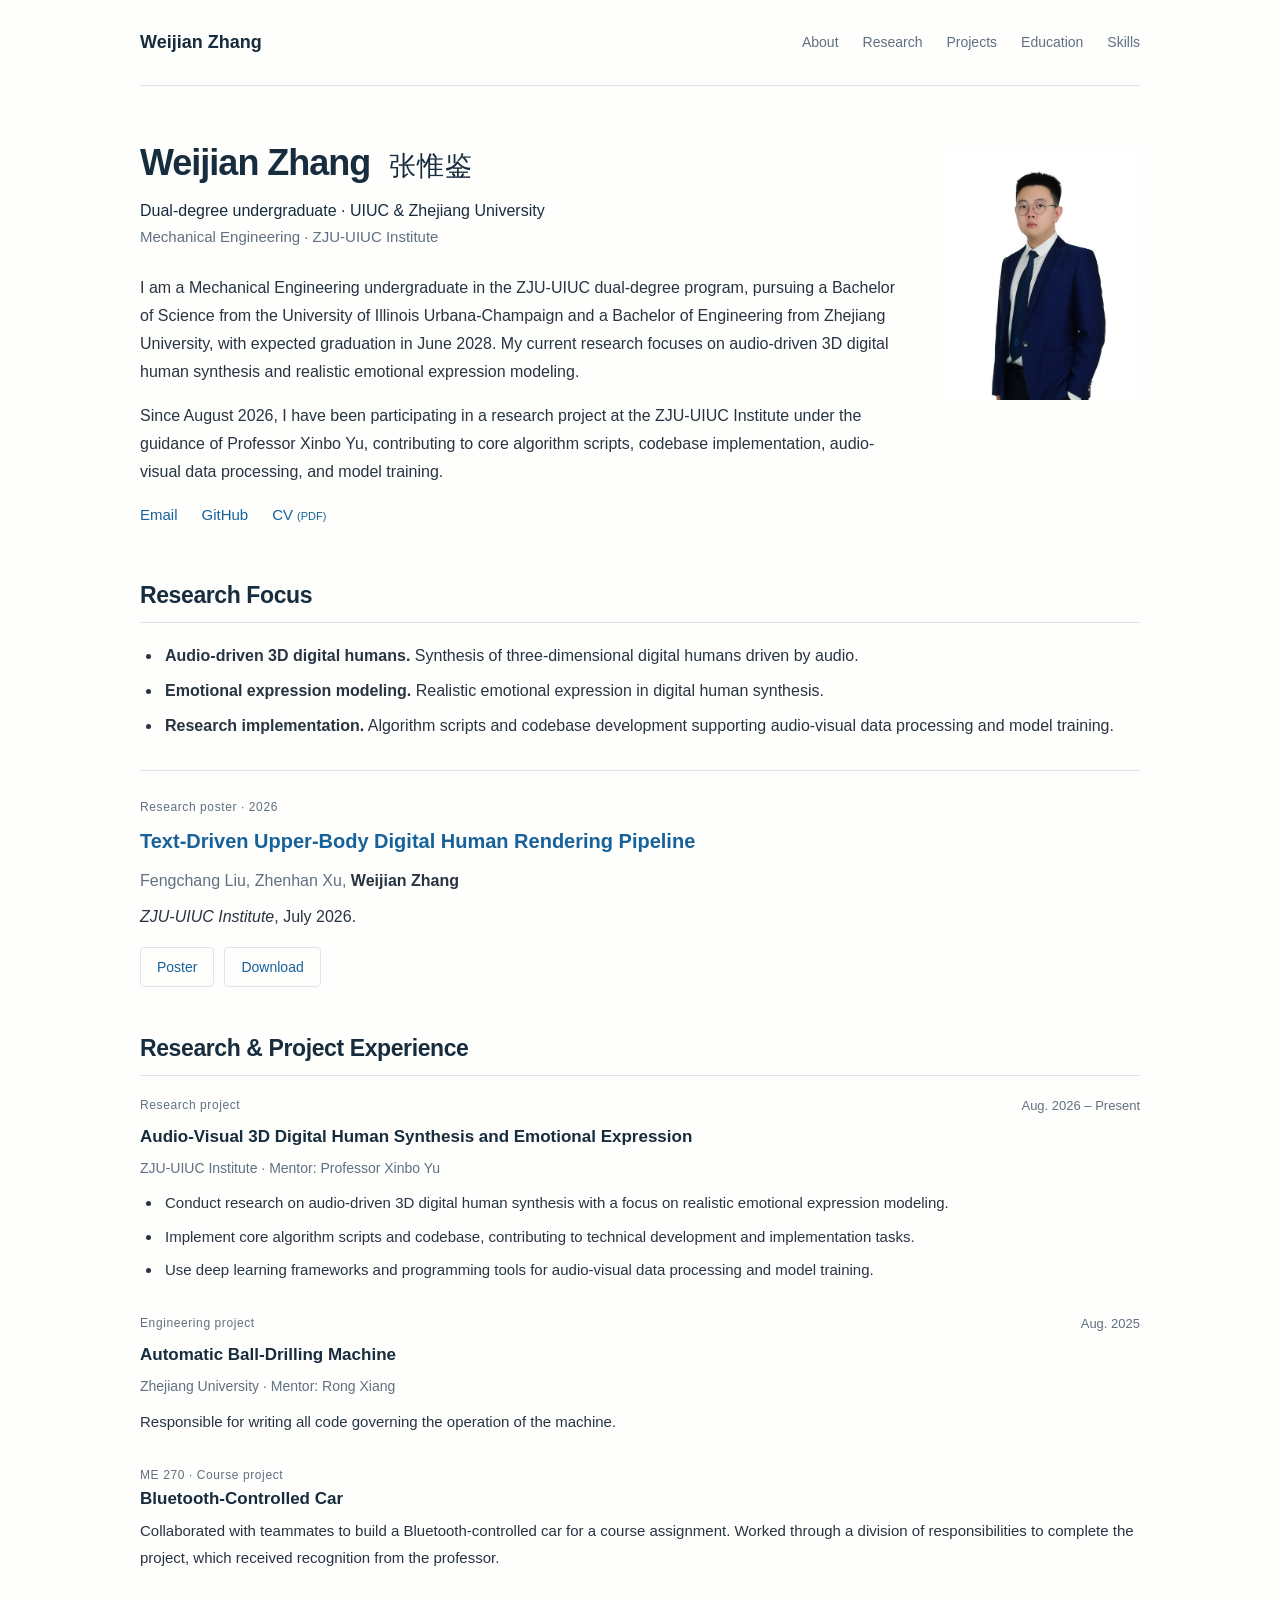
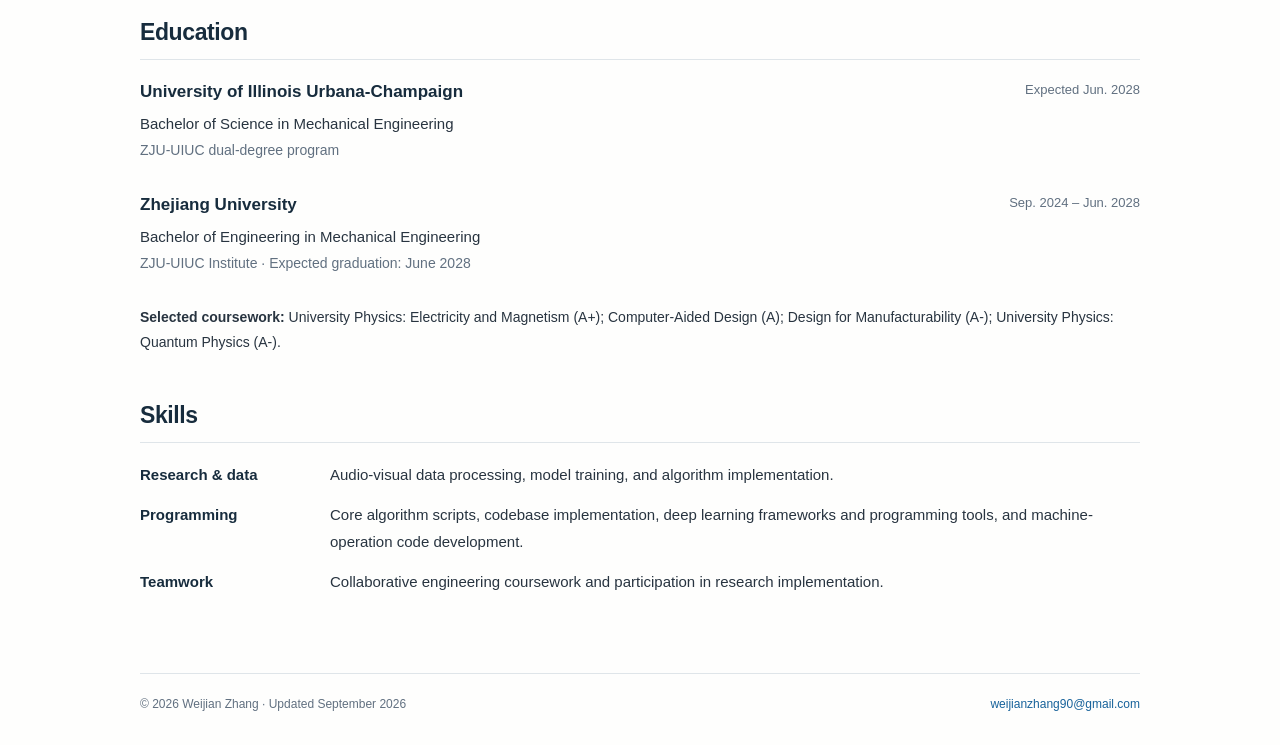
==== commit e4b11d87: "Integrate poster into research section" ====
--- a/index.html
+++ b/index.html
@@ -1,2 +1,2 @@
-<!DOCTYPE html><html lang="en"><head><meta charSet="utf-8"/><meta name="viewport" content="width=device-width, initial-scale=1"/><link rel="stylesheet" href="/_next/static/css/index.CtkIH3L_.css" data-rsc-css-href="/_next/static/css/index.CtkIH3L_.css" data-precedence="vite-rsc/importer-resources"/><link rel="modulepreload" fetchPriority="low" href="/_next/static/chunks/index-Bv8dn-hp.js"/><script src="/_next/static/chunks/rolldown-runtime-C60lm6uB.js" type="module" async=""></script><script src="/_next/static/chunks/framework-D_rUT4EX.js" type="module" async=""></script><link rel="modulepreload" href="/_next/static/chunks/layout-segment-context-DvtQ_2W-.js" crossorigin=""/><title>Weijian Zhang | UIUC &amp; Zhejiang University</title><meta name="description" content="Mechanical Engineering dual-degree undergraduate at the University of Illinois Urbana-Champaign and Zhejiang University. Research in audio-driven 3D digital human synthesis and emotional expression modeling."/><meta name="author" content="Weijian Zhang"/><meta property="og:title" content="Weijian Zhang | UIUC &amp; Zhejiang University"/><meta property="og:description" content="Mechanical Engineering dual-degree undergraduate at the University of Illinois Urbana-Champaign and Zhejiang University. Research in audio-driven 3D digital human synthesis and emotional expression modeling."/><meta property="og:url" content="https://weijianzhang-uiuc.github.io/"/><meta property="og:type" content="website"/><meta property="og:image" content="https://weijianzhang-uiuc.github.io/og.png"/><meta property="og:image:width" content="1731"/><meta property="og:image:height" content="909"/><meta property="og:image:alt" content="Weijian Zhang — Mechanical Engineering, Zhejiang University; Audio-driven 3D Digital Humans"/><meta name="twitter:card" content="summary_large_image"/><meta name="twitter:title" content="Weijian Zhang | UIUC &amp; Zhejiang University"/><meta name="twitter:description" content="Mechanical Engineering dual-degree undergraduate at the University of Illinois Urbana-Champaign and Zhejiang University. Research in audio-driven 3D digital human synthesis and emotional expression modeling."/><meta name="twitter:image" content="https://weijianzhang-uiuc.github.io/og.png"/><link rel="icon" href="./favicon.svg"/><link rel="canonical" href="https://weijianzhang-uiuc.github.io/"/><script>Object.assign(((self[Symbol.for("vinext.navigationRuntime")]??={bootstrap:{routeManifest:null},functions:{}}).bootstrap.rsc??={rsc:[]}),{params:{},nav:{"pathname":"/","searchParams":[]}})</script><link rel="modulepreload" href="/_next/static/chunks/index-Bv8dn-hp.js" />
-</head><body><a class="skip-link" href="#main">Skip to content</a><header class="site-header"><a class="wordmark" href="#about">Weijian Zhang</a><nav aria-label="Main navigation"><a href="#about">About</a><a href="#research">Research</a><a href="#projects">Projects</a><a href="#poster">Poster</a><a href="#education">Education</a><a href="#skills">Skills</a></nav></header><main id="main"><section class="intro" id="about" aria-labelledby="name"><div><h1 id="name">Weijian Zhang <span lang="zh-Hans">张惟鉴</span></h1><p class="affiliation">Dual-degree undergraduate · UIUC &amp; Zhejiang University<br/><span>Mechanical Engineering · ZJU-UIUC Institute</span></p><p>I am a Mechanical Engineering undergraduate in the ZJU-UIUC dual-degree program, pursuing a Bachelor of Science from the University of Illinois Urbana-Champaign and a Bachelor of Engineering from Zhejiang University, with expected graduation in June 2028. My current research focuses on audio-driven 3D digital human synthesis and realistic emotional expression modeling.</p><p>Since August 2026, I have been participating in a research project at the ZJU-UIUC Institute under the guidance of Professor Xinbo Yu, contributing to core algorithm scripts, codebase implementation, audio-visual data processing, and model training.</p><div class="profile-links"><a href="mailto:weijianzhang90@gmail.com">Email</a><a href="https://github.com/WeijianZhang-UIUC">GitHub</a><a href="./cv/Weijian-Zhang-CV.pdf">CV <span>(PDF)</span></a></div></div><figure class="portrait"><img src="./images/weijian-zhang.jpg" alt="Portrait of Weijian Zhang" width="4000" height="6000" fetchPriority="high"/></figure></section><section id="research" aria-labelledby="research-title"><h2 id="research-title">Research Focus</h2><ul><li><strong>Audio-driven 3D digital humans.</strong> Synthesis of three-dimensional digital humans driven by audio.</li><li><strong>Emotional expression modeling.</strong> Realistic emotional expression in digital human synthesis.</li><li><strong>Research implementation.</strong> Algorithm scripts and codebase development supporting audio-visual data processing and model training.</li></ul></section><section id="projects" aria-labelledby="projects-title"><h2 id="projects-title">Research &amp; Project Experience</h2><article><div class="entry-top"><span class="category">Research project</span><span class="date">Aug. 2026 – Present</span></div><h3>Audio-Visual 3D Digital Human Synthesis and Emotional Expression</h3><p class="entry-detail">ZJU-UIUC Institute · Mentor: Professor Xinbo Yu</p><ul><li>Conduct research on audio-driven 3D digital human synthesis with a focus on realistic emotional expression modeling.</li><li>Implement core algorithm scripts and codebase, contributing to technical development and implementation tasks.</li><li>Use deep learning frameworks and programming tools for audio-visual data processing and model training.</li></ul></article><article><div class="entry-top"><span class="category">Engineering project</span><span class="date">Aug. 2025</span></div><h3>Automatic Ball-Drilling Machine</h3><p class="entry-detail">Zhejiang University · Mentor: Rong Xiang</p><p>Responsible for writing all code governing the operation of the machine.</p></article><article><div class="category">ME 270 · Course project</div><h3>Bluetooth-Controlled Car</h3><p>Collaborated with teammates to build a Bluetooth-controlled car for a course assignment. Worked through a division of responsibilities to complete the project, which received recognition from the professor.</p></article></section><section id="poster" aria-labelledby="poster-title"><h2 id="poster-title">Poster</h2><article class="poster-entry"><div class="entry-top"><span class="category">Research poster</span><span class="date">Jul. 2026</span></div><h3>Text-Driven Upper-Body Digital Human Rendering Pipeline</h3><p class="entry-detail">Fengchang Liu, Zhenhan Xu, and Weijian Zhang</p><p>The poster presents a four-stage pipeline that converts natural-language motion instructions into upper-body digital-human video through 3D motion generation, spatial alignment, and audio-conditioned rendering.</p><a class="poster-link" href="./images/poster-text-driven-digital-human.png" target="_blank" rel="noreferrer"><img src="./images/poster-text-driven-digital-human.png" alt="Research poster for the Text-Driven Upper-Body Digital Human Rendering Pipeline" width="3179" height="4494" loading="lazy"/><span>View full-resolution poster <span aria-hidden="true">↗</span></span></a></article></section><section id="education" aria-labelledby="education-title"><h2 id="education-title">Education</h2><article class="dated-entry"><div><h3>University of Illinois Urbana-Champaign</h3><p>Bachelor of Science in Mechanical Engineering</p><p class="entry-detail">ZJU-UIUC dual-degree program</p></div><span class="date">Expected Jun. 2028</span></article><article class="dated-entry"><div><h3>Zhejiang University</h3><p>Bachelor of Engineering in Mechanical Engineering</p><p class="entry-detail">ZJU-UIUC Institute · Expected graduation: June 2028</p></div><span class="date">Sep. 2024 – Jun. 2028</span></article><p class="coursework"><strong>Selected coursework:</strong> University Physics: Electricity and Magnetism (A+); Computer-Aided Design (A); Design for Manufacturability (A-); University Physics: Quantum Physics (A-).</p></section><section id="skills" aria-labelledby="skills-title"><h2 id="skills-title">Skills</h2><dl><div><dt>Research &amp; data</dt><dd>Audio-visual data processing, model training, and algorithm implementation.</dd></div><div><dt>Programming</dt><dd>Core algorithm scripts, codebase implementation, deep learning frameworks and programming tools, and machine-operation code development.</dd></div><div><dt>Teamwork</dt><dd>Collaborative engineering coursework and participation in research implementation.</dd></div></dl></section></main><footer><span>© 2026 Weijian Zhang · Updated September 2026</span><a href="mailto:weijianzhang90@gmail.com">weijianzhang90@gmail.com</a></footer><script type="module" src="/_next/static/chunks/index-Bv8dn-hp.js" id="_R_" async=""></script><script>((self[Symbol.for("vinext.navigationRuntime")]??={bootstrap:{routeManifest:null},functions:{}}).bootstrap.rsc??={rsc:[]}).rsc.push("0:{\"page:/\":\"$L1\",\"layout:/\":\"$L2\",\"route:/\":\"$L3\",\"__route\":\"route:/\",\"__interceptionContext\":null,\"__layoutIds\":[\"layout:/\"],\"__rootLayout\":\"/\",\"__bfcacheSegmentIdentities\":{\"layout:/\":\"[\\\"layout\\\",\\\"layout:/\\\",\\\"root-boundary:/\\\",\\\"\\\"]\",\"page:/\":\"[\\\"page\\\",\\\"page:/\\\",\\\"root-boundary:/\\\",\\\"\\\"]\"},\"__srcPage\":[\"page\"],\"__layoutFlags\":{\"layout:/\":\"s\"},\"__artifactCompatibility\":{\"schemaVersion\":1,\"graphVersion\":\"app-route-graph:1177fd80f83fa7b0\",\"deploymentVersion\":\"ac508c5f-7553-4863-847f-872ceefcd153\",\"appElementsSchemaVersion\":1,\"rscPayloadSchemaVersion\":1,\"rootBoundaryId\":\"/\",\"renderEpoch\":null}}\n")</script><script>((self[Symbol.for("vinext.navigationRuntime")]??={bootstrap:{routeManifest:null},functions:{}}).bootstrap.rsc??={rsc:[]}).rsc.push("4:I[\"43cf55674ce6\",[],\"Children\",1]\n")</script><script>((self[Symbol.for("vinext.navigationRuntime")]??={bootstrap:{routeManifest:null},functions:{}}).bootstrap.rsc??={rsc:[]}).rsc.push("5:I[\"dd56a6b5ee16\",[],\"GlobalErrorBoundary\",1]\n")</script><script>((self[Symbol.for("vinext.navigationRuntime")]??={bootstrap:{routeManifest:null},functions:{}}).bootstrap.rsc??={rsc:[]}).rsc.push("6:I[\"9b166222c86a\",[],\"default\",1]\n")</script><script>((self[Symbol.for("vinext.navigationRuntime")]??={bootstrap:{routeManifest:null},functions:{}}).bootstrap.rsc??={rsc:[]}).rsc.push("7:I[\"dd56a6b5ee16\",[],\"ErrorBoundary\",1]\n")</script><script>((self[Symbol.for("vinext.navigationRuntime")]??={bootstrap:{routeManifest:null},functions:{}}).bootstrap.rsc??={rsc:[]}).rsc.push("8:I[\"1fb13a061f46\",[],\"LayoutSegmentProvider\",1]\n")</script><script>((self[Symbol.for("vinext.navigationRuntime")]??={bootstrap:{routeManifest:null},functions:{}}).bootstrap.rsc??={rsc:[]}).rsc.push("9:I[\"43cf55674ce6\",[],\"Slot\",1]\n")</script><script>((self[Symbol.for("vinext.navigationRuntime")]??={bootstrap:{routeManifest:null},functions:{}}).bootstrap.rsc??={rsc:[]}).rsc.push("a:I[\"dd56a6b5ee16\",[],\"NotFoundBoundary\",1]\n")</script><script>((self[Symbol.for("vinext.navigationRuntime")]??={bootstrap:{routeManifest:null},functions:{}}).bootstrap.rsc??={rsc:[]}).rsc.push("b:I[\"ecb42ad1e08d\",[],\"AppRouterScrollTarget\",1]\n")</script><script>((self[Symbol.for("vinext.navigationRuntime")]??={bootstrap:{routeManifest:null},functions:{}}).bootstrap.rsc??={rsc:[]}).rsc.push("c:I[\"dd56a6b5ee16\",[],\"RedirectBoundary\",1]\n")</script><script>((self[Symbol.for("vinext.navigationRuntime")]??={bootstrap:{routeManifest:null},functions:{}}).bootstrap.rsc??={rsc:[]}).rsc.push(":HL[\"/_next/static/css/index.CtkIH3L_.css\",\"style\"     ]\n")</script><script>((self[Symbol.for("vinext.navigationRuntime")]??={bootstrap:{routeManifest:null},functions:{}}).bootstrap.rsc??={rsc:[]}).rsc.push("2:[[[\"$\",\"link\",\"css:/_next/static/css/index.CtkIH3L_.css\",{\"rel\":\"stylesheet\",\"precedence\":\"vite-rsc/importer-resources\",\"href\":\"/_next/static/css/index.CtkIH3L_.css\",\"data-rsc-css-href\":\"/_next/static/css/index.CtkIH3L_.css\"}],\"$undefined\"],[\"$\",\"html\",null,{\"lang\":\"en\",\"children\":[\"$\",\"body\",null,{\"children\":[\"$\",\"$L4\",null,{}]}]}]]\n")</script><script>((self[Symbol.for("vinext.navigationRuntime")]??={bootstrap:{routeManifest:null},functions:{}}).bootstrap.rsc??={rsc:[]}).rsc.push("3:[[[\"$\",\"meta\",null,{\"charSet\":\"utf-8\"}],[[\"$\",\"title\",\"0\",{\"children\":\"Weijian Zhang | UIUC \u0026 Zhejiang University\"}],[\"$\",\"meta\",\"1\",{\"name\":\"description\",\"content\":\"Mechanical Engineering dual-degree undergraduate at the University of Illinois Urbana-Champaign and Zhejiang University. Research in audio-driven 3D digital human synthesis and emotional expression modeling.\"}],[\"$\",\"meta\",\"2\",{\"name\":\"author\",\"content\":\"Weijian Zhang\"}],[\"$\",\"meta\",\"3\",{\"property\":\"og:title\",\"content\":\"Weijian Zhang | UIUC \u0026 Zhejiang University\"}],[\"$\",\"meta\",\"4\",{\"property\":\"og:description\",\"content\":\"Mechanical Engineering dual-degree undergraduate at the University of Illinois Urbana-Champaign and Zhejiang University. Research in audio-driven 3D digital human synthesis and emotional expression modeling.\"}],[\"$\",\"meta\",\"5\",{\"property\":\"og:url\",\"content\":\"https://weijianzhang-uiuc.github.io/\"}],[\"$\",\"meta\",\"6\",{\"property\":\"og:type\",\"content\":\"website\"}],[\"$\",\"meta\",\"7\",{\"property\":\"og:image\",\"content\":\"https://weijianzhang-uiuc.github.io/og.png\"}],[\"$\",\"meta\",\"8\",{\"property\":\"og:image:width\",\"content\":\"1731\"}],[\"$\",\"meta\",\"9\",{\"property\":\"og:image:height\",\"content\":\"909\"}],[\"$\",\"meta\",\"10\",{\"property\":\"og:image:alt\",\"content\":\"Weijian Zhang — Mechanical Engineering, Zhejiang University; Audio-driven 3D Digital Humans\"}],[\"$\",\"meta\",\"11\",{\"name\":\"twitter:card\",\"content\":\"summary_large_image\"}],[\"$\",\"meta\",\"12\",{\"name\":\"twitter:title\",\"content\":\"Weijian Zhang | UIUC \u0026 Zhejiang University\"}],[\"$\",\"meta\",\"13\",{\"name\":\"twitter:description\",\"content\":\"Mechanical Engineering dual-degree undergraduate at the University of Illinois Urbana-Champaign and Zhejiang University. Research in audio-driven 3D digital human synthesis and emotional expression modeling.\"}],[\"$\",\"meta\",\"14\",{\"name\":\"twitter:image\",\"content\":\"https://weijianzhang-uiuc.github.io/og.png\"}],[\"$\",\"link\",\"15\",{\"data-vinext-streamed-icon\":\"$undefined\",\"rel\":\"icon\",\"href\":\"./favicon.svg\",\"type\":\"$undefined\",\"sizes\":\"$undefined\",\"color\":\"$undefined\",\"media\":\"$undefined\",\"fetchPriority\":\"$undefined\"}],[\"$\",\"link\",\"16\",{\"rel\":\"canonical\",\"href\":\"https://weijianzhang-uiuc.github.io/\"}]],[[\"$\",\"meta\",\"0\",{\"name\":\"viewport\",\"content\":\"width=device-width, initial-scale=1\"}]]],[\"$\",\"$L5\",null,{\"fallback\":\"$6\",\"children\":[\"$\",\"$L7\",null,{\"fallback\":\"$6\",\"children\":[\"$\",\"$L8\",null,{\"providerId\":\"layout:/\",\"segmentMap\":{\"children\":[]},\"children\":[\"$\",\"$L9\",null,{\"id\":\"layout:/\",\"parallelSlots\":\"$undefined\",\"children\":[\"$\",\"$La\",null,{\"resetKey\":\"\",\"fallback\":[[\"$\",\"title\",null,{\"children\":\"404: This page could not be found.\"}],[\"$\",\"div\",null,{\"style\":{\"fontFamily\":\"system-ui,\\\"Segoe UI\\\",Roboto,Helvetica,Arial,sans-serif,\\\"Apple Color Emoji\\\",\\\"Segoe UI Emoji\\\"\",\"height\":\"100vh\",\"textAlign\":\"center\",\"display\":\"flex\",\"flexDirection\":\"column\",\"alignItems\":\"center\",\"justifyContent\":\"center\"},\"children\":[\"$\",\"div\",null,{\"children\":[[\"$\",\"style\",null,{\"dangerouslySetInnerHTML\":{\"__html\":\"body{color:#000;background:#fff;margin:0}.next-error-h1{border-right:1px solid rgba(0,0,0,.3)}@media (prefers-color-scheme:dark){body{color:#fff;background:#000}.next-error-h1{border-right:1px solid rgba(255,255,255,.3)}}\"}}],[\"$\",\"h1\",null,{\"className\":\"next-error-h1\",\"style\":{\"display\":\"inline-block\",\"margin\":\"0 20px 0 0\",\"padding\":\"0 23px 0 0\",\"fontSize\":24,\"fontWeight\":500,\"verticalAlign\":\"top\",\"lineHeight\":\"49px\"},\"children\":404}],[\"$\",\"div\",null,{\"style\":{\"display\":\"inline-block\"},\"children\":[\"$\",\"h2\",null,{\"style\":{\"fontSize\":14,\"fontWeight\":400,\"lineHeight\":\"49px\",\"margin\":0},\"children\":\"This page could not be found.\"}]}]]}]}]],\"children\":[\"$\",\"$Lb\",null,{\"children\":[\"$\",\"$Lc\",null,{\"children\":[[\"$\",\"$L8\",null,{\"providerId\":\"page:/\",\"segmentMap\":{\"children\":[\"__PAGE__\"]},\"children\":[\"$\",\"$L9\",null,{\"id\":\"page:/\"}]}],null]}]}]}]}]}]}]}],null,null]\n")</script><script>((self[Symbol.for("vinext.navigationRuntime")]??={bootstrap:{routeManifest:null},functions:{}}).bootstrap.rsc??={rsc:[]}).rsc.push(":HL[\"./images/weijian-zhang.jpg\",\"image\",{\"fetchPriority\":\"high\"}]\n")</script><script>((self[Symbol.for("vinext.navigationRuntime")]??={bootstrap:{routeManifest:null},functions:{}}).bootstrap.rsc??={rsc:[]}).rsc.push("1:[[\"$\",\"a\",null,{\"className\":\"skip-link\",\"href\":\"#main\",\"children\":\"Skip to content\"}],[\"$\",\"header\",null,{\"className\":\"site-header\",\"children\":[[\"$\",\"a\",null,{\"className\":\"wordmark\",\"href\":\"#about\",\"children\":\"Weijian Zhang\"}],[\"$\",\"nav\",null,{\"aria-label\":\"Main navigation\",\"children\":[[\"$\",\"a\",null,{\"href\":\"#about\",\"children\":\"About\"}],[\"$\",\"a\",null,{\"href\":\"#research\",\"children\":\"Research\"}],[\"$\",\"a\",null,{\"href\":\"#projects\",\"children\":\"Projects\"}],[\"$\",\"a\",null,{\"href\":\"#poster\",\"children\":\"Poster\"}],[\"$\",\"a\",null,{\"href\":\"#education\",\"children\":\"Education\"}],[\"$\",\"a\",null,{\"href\":\"#skills\",\"children\":\"Skills\"}]]}]]}],[\"$\",\"main\",null,{\"id\":\"main\",\"children\":[[\"$\",\"section\",null,{\"className\":\"intro\",\"id\":\"about\",\"aria-labelledby\":\"name\",\"children\":[[\"$\",\"div\",null,{\"children\":[[\"$\",\"h1\",null,{\"id\":\"name\",\"children\":[\"Weijian Zhang \",[\"$\",\"span\",null,{\"lang\":\"zh-Hans\",\"children\":\"张惟鉴\"}]]}],[\"$\",\"p\",null,{\"className\":\"affiliation\",\"children\":[\"Dual-degree undergraduate · UIUC \u0026 Zhejiang University\",[\"$\",\"br\",null,{}],[\"$\",\"span\",null,{\"children\":\"Mechanical Engineering · ZJU-UIUC Institute\"}]]}],[\"$\",\"p\",null,{\"children\":\"I am a Mechanical Engineering undergraduate in the ZJU-UIUC dual-degree program, pursuing a Bachelor of Science from the University of Illinois Urbana-Champaign and a Bachelor of Engineering from Zhejiang University, with expected graduation in June 2028. My current research focuses on audio-driven 3D digital human synthesis and realistic emotional expression modeling.\"}],[\"$\",\"p\",null,{\"children\":\"Since August 2026, I have been participating in a research project at the ZJU-UIUC Institute under the guidance of Professor Xinbo Yu, contributing to core algorithm scripts, codebase implementation, audio-visual data processing, and model training.\"}],[\"$\",\"div\",null,{\"className\":\"profile-links\",\"children\":[[\"$\",\"a\",null,{\"href\":\"mailto:weijianzhang90@gmail.com\",\"children\":\"Email\"}],[\"$\",\"a\",null,{\"href\":\"https://github.com/WeijianZhang-UIUC\",\"children\":\"GitHub\"}],[\"$\",\"a\",null,{\"href\":\"./cv/Weijian-Zhang-CV.pdf\",\"children\":[\"CV \",[\"$\",\"span\",null,{\"children\":\"(PDF)\"}]]}]]}]]}],[\"$\",\"figure\",null,{\"className\":\"portrait\",\"children\":[\"$\",\"img\",null,{\"src\":\"./images/weijian-zhang.jpg\",\"alt\":\"Portrait of Weijian Zhang\",\"width\":\"4000\",\"height\":\"6000\",\"fetchPriority\":\"high\"}]}]]}],[\"$\",\"section\",null,{\"id\":\"research\",\"aria-labelledby\":\"research-title\",\"children\":[[\"$\",\"h2\",null,{\"id\":\"research-title\",\"children\":\"Research Focus\"}],[\"$\",\"ul\",null,{\"children\":[[\"$\",\"li\",null,{\"children\":[[\"$\",\"strong\",null,{\"children\":\"Audio-driven 3D digital humans.\"}],\" Synthesis of three-dimensional digital humans driven by audio.\"]}],[\"$\",\"li\",null,{\"children\":[[\"$\",\"strong\",null,{\"children\":\"Emotional expression modeling.\"}],\" Realistic emotional expression in digital human synthesis.\"]}],[\"$\",\"li\",null,{\"children\":[[\"$\",\"strong\",null,{\"children\":\"Research implementation.\"}],\" Algorithm scripts and codebase development supporting audio-visual data processing and model training.\"]}]]}]]}],[\"$\",\"section\",null,{\"id\":\"projects\",\"aria-labelledby\":\"projects-title\",\"children\":[[\"$\",\"h2\",null,{\"id\":\"projects-title\",\"children\":\"Research \u0026 Project Experience\"}],[\"$\",\"article\",null,{\"children\":[[\"$\",\"div\",null,{\"className\":\"entry-top\",\"children\":[[\"$\",\"span\",null,{\"className\":\"category\",\"children\":\"Research project\"}],[\"$\",\"span\",null,{\"className\":\"date\",\"children\":\"Aug. 2026 – Present\"}]]}],[\"$\",\"h3\",null,{\"children\":\"Audio-Visual 3D Digital Human Synthesis and Emotional Expression\"}],[\"$\",\"p\",null,{\"className\":\"entry-detail\",\"children\":\"ZJU-UIUC Institute · Mentor: Professor Xinbo Yu\"}],[\"$\",\"ul\",null,{\"children\":[[\"$\",\"li\",null,{\"children\":\"Conduct research on audio-driven 3D digital human synthesis with a focus on realistic emotional expression modeling.\"}],[\"$\",\"li\",null,{\"children\":\"Implement core algorithm scripts and codebase, contributing to technical development and implementation tasks.\"}],[\"$\",\"li\",null,{\"children\":\"Use deep learning frameworks and programming tools for audio-visual data processing and model training.\"}]]}]]}],[\"$\",\"article\",null,{\"children\":[[\"$\",\"div\",null,{\"className\":\"entry-top\",\"children\":[[\"$\",\"span\",null,{\"className\":\"category\",\"children\":\"Engineering project\"}],[\"$\",\"span\",null,{\"className\":\"date\",\"children\":\"Aug. 2025\"}]]}],\"$Ld\",\"$Le\",\"$Lf\"]}],\"$L10\"]}],\"$L11\",\"$L12\",\"$L13\"]}],\"$L14\"]\n")</script><script>((self[Symbol.for("vinext.navigationRuntime")]??={bootstrap:{routeManifest:null},functions:{}}).bootstrap.rsc??={rsc:[]}).rsc.push("d:[\"$\",\"h3\",null,{\"children\":\"Automatic Ball-Drilling Machine\"}]\n")</script><script>((self[Symbol.for("vinext.navigationRuntime")]??={bootstrap:{routeManifest:null},functions:{}}).bootstrap.rsc??={rsc:[]}).rsc.push("e:[\"$\",\"p\",null,{\"className\":\"entry-detail\",\"children\":\"Zhejiang University · Mentor: Rong Xiang\"}]\n")</script><script>((self[Symbol.for("vinext.navigationRuntime")]??={bootstrap:{routeManifest:null},functions:{}}).bootstrap.rsc??={rsc:[]}).rsc.push("f:[\"$\",\"p\",null,{\"children\":\"Responsible for writing all code governing the operation of the machine.\"}]\n")</script><script>((self[Symbol.for("vinext.navigationRuntime")]??={bootstrap:{routeManifest:null},functions:{}}).bootstrap.rsc??={rsc:[]}).rsc.push("10:[\"$\",\"article\",null,{\"children\":[[\"$\",\"div\",null,{\"className\":\"category\",\"children\":\"ME 270 · Course project\"}],[\"$\",\"h3\",null,{\"children\":\"Bluetooth-Controlled Car\"}],[\"$\",\"p\",null,{\"children\":\"Collaborated with teammates to build a Bluetooth-controlled car for a course assignment. Worked through a division of responsibilities to complete the project, which received recognition from the professor.\"}]]}]\n")</script><script>((self[Symbol.for("vinext.navigationRuntime")]??={bootstrap:{routeManifest:null},functions:{}}).bootstrap.rsc??={rsc:[]}).rsc.push("11:[\"$\",\"section\",null,{\"id\":\"poster\",\"aria-labelledby\":\"poster-title\",\"children\":[[\"$\",\"h2\",null,{\"id\":\"poster-title\",\"children\":\"Poster\"}],[\"$\",\"article\",null,{\"className\":\"poster-entry\",\"children\":[[\"$\",\"div\",null,{\"className\":\"entry-top\",\"children\":[[\"$\",\"span\",null,{\"className\":\"category\",\"children\":\"Research poster\"}],[\"$\",\"span\",null,{\"className\":\"date\",\"children\":\"Jul. 2026\"}]]}],[\"$\",\"h3\",null,{\"children\":\"Text-Driven Upper-Body Digital Human Rendering Pipeline\"}],[\"$\",\"p\",null,{\"className\":\"entry-detail\",\"children\":\"Fengchang Liu, Zhenhan Xu, and Weijian Zhang\"}],[\"$\",\"p\",null,{\"children\":\"The poster presents a four-stage pipeline that converts natural-language motion instructions into upper-body digital-human video through 3D motion generation, spatial alignment, and audio-conditioned rendering.\"}],[\"$\",\"a\",null,{\"className\":\"poster-link\",\"href\":\"./images/poster-text-driven-digital-human.png\",\"target\":\"_blank\",\"rel\":\"noreferrer\",\"children\":[[\"$\",\"img\",null,{\"src\":\"./images/poster-text-driven-digital-human.png\",\"alt\":\"Research poster for the Text-Driven Upper-Body Digital Human Rendering Pipeline\",\"width\":\"3179\",\"height\":\"4494\",\"loading\":\"lazy\"}],[\"$\",\"span\",null,{\"children\":[\"View full-resolution poster \",[\"$\",\"span\",null,{\"aria-hidden\":\"true\",\"children\":\"↗\"}]]}]]}]]}]]}]\n")</script><script>((self[Symbol.for("vinext.navigationRuntime")]??={bootstrap:{routeManifest:null},functions:{}}).bootstrap.rsc??={rsc:[]}).rsc.push("12:[\"$\",\"section\",null,{\"id\":\"education\",\"aria-labelledby\":\"education-title\",\"children\":[[\"$\",\"h2\",null,{\"id\":\"education-title\",\"children\":\"Education\"}],[\"$\",\"article\",null,{\"className\":\"dated-entry\",\"children\":[[\"$\",\"div\",null,{\"children\":[[\"$\",\"h3\",null,{\"children\":\"University of Illinois Urbana-Champaign\"}],[\"$\",\"p\",null,{\"children\":\"Bachelor of Science in Mechanical Engineering\"}],[\"$\",\"p\",null,{\"className\":\"entry-detail\",\"children\":\"ZJU-UIUC dual-degree program\"}]]}],[\"$\",\"span\",null,{\"className\":\"date\",\"children\":\"Expected Jun. 2028\"}]]}],[\"$\",\"article\",null,{\"className\":\"dated-entry\",\"children\":[[\"$\",\"div\",null,{\"children\":[[\"$\",\"h3\",null,{\"children\":\"Zhejiang University\"}],[\"$\",\"p\",null,{\"children\":\"Bachelor of Engineering in Mechanical Engineering\"}],[\"$\",\"p\",null,{\"className\":\"entry-detail\",\"children\":\"ZJU-UIUC Institute · Expected graduation: June 2028\"}]]}],[\"$\",\"span\",null,{\"className\":\"date\",\"children\":\"Sep. 2024 – Jun. 2028\"}]]}],[\"$\",\"p\",null,{\"className\":\"coursework\",\"children\":[[\"$\",\"strong\",null,{\"children\":\"Selected coursework:\"}],\" University Physics: Electricity and Magnetism (A+); Computer-Aided Design (A); Design for Manufacturability (A-); University Physics: Quantum Physics (A-).\"]}]]}]\n")</script><script>((self[Symbol.for("vinext.navigationRuntime")]??={bootstrap:{routeManifest:null},functions:{}}).bootstrap.rsc??={rsc:[]}).rsc.push("13:[\"$\",\"section\",null,{\"id\":\"skills\",\"aria-labelledby\":\"skills-title\",\"children\":[[\"$\",\"h2\",null,{\"id\":\"skills-title\",\"children\":\"Skills\"}],[\"$\",\"dl\",null,{\"children\":[[\"$\",\"div\",null,{\"children\":[[\"$\",\"dt\",null,{\"children\":\"Research \u0026 data\"}],[\"$\",\"dd\",null,{\"children\":\"Audio-visual data processing, model training, and algorithm implementation.\"}]]}],[\"$\",\"div\",null,{\"children\":[[\"$\",\"dt\",null,{\"children\":\"Programming\"}],[\"$\",\"dd\",null,{\"children\":\"Core algorithm scripts, codebase implementation, deep learning frameworks and programming tools, and machine-operation code development.\"}]]}],[\"$\",\"div\",null,{\"children\":[[\"$\",\"dt\",null,{\"children\":\"Teamwork\"}],[\"$\",\"dd\",null,{\"children\":\"Collaborative engineering coursework and participation in research implementation.\"}]]}]]}]]}]\n")</script><script>((self[Symbol.for("vinext.navigationRuntime")]??={bootstrap:{routeManifest:null},functions:{}}).bootstrap.rsc??={rsc:[]}).rsc.push("14:[\"$\",\"footer\",null,{\"children\":[[\"$\",\"span\",null,{\"children\":\"© 2026 Weijian Zhang · Updated September 2026\"}],[\"$\",\"a\",null,{\"href\":\"mailto:weijianzhang90@gmail.com\",\"children\":\"weijianzhang90@gmail.com\"}]]}]\n")</script><script>Object.assign(((self[Symbol.for("vinext.navigationRuntime")]??={bootstrap:{routeManifest:null},functions:{}}).bootstrap.rsc??={rsc:[]}),{"initialCacheKind":"static"});((self[Symbol.for("vinext.navigationRuntime")]??={bootstrap:{routeManifest:null},functions:{}}).bootstrap.rsc??={rsc:[]}).done=true</script></body></html>+<!DOCTYPE html><html lang="en"><head><meta charSet="utf-8"/><meta name="viewport" content="width=device-width, initial-scale=1"/><link rel="stylesheet" href="/_next/static/css/index.JHDOUOlk.css" data-rsc-css-href="/_next/static/css/index.JHDOUOlk.css" data-precedence="vite-rsc/importer-resources"/><link rel="modulepreload" fetchPriority="low" href="/_next/static/chunks/index-UXmhObko.js"/><script src="/_next/static/chunks/rolldown-runtime-C60lm6uB.js" type="module" async=""></script><script src="/_next/static/chunks/framework-D_rUT4EX.js" type="module" async=""></script><link rel="modulepreload" href="/_next/static/chunks/layout-segment-context-i9VwKtsD.js" crossorigin=""/><title>Weijian Zhang | UIUC &amp; Zhejiang University</title><meta name="description" content="Mechanical Engineering dual-degree undergraduate at the University of Illinois Urbana-Champaign and Zhejiang University. Research in audio-driven 3D digital human synthesis and emotional expression modeling."/><meta name="author" content="Weijian Zhang"/><meta property="og:title" content="Weijian Zhang | UIUC &amp; Zhejiang University"/><meta property="og:description" content="Mechanical Engineering dual-degree undergraduate at the University of Illinois Urbana-Champaign and Zhejiang University. Research in audio-driven 3D digital human synthesis and emotional expression modeling."/><meta property="og:url" content="https://weijianzhang-uiuc.github.io/"/><meta property="og:type" content="website"/><meta property="og:image" content="https://weijianzhang-uiuc.github.io/og.png"/><meta property="og:image:width" content="1731"/><meta property="og:image:height" content="909"/><meta property="og:image:alt" content="Weijian Zhang — Mechanical Engineering, Zhejiang University; Audio-driven 3D Digital Humans"/><meta name="twitter:card" content="summary_large_image"/><meta name="twitter:title" content="Weijian Zhang | UIUC &amp; Zhejiang University"/><meta name="twitter:description" content="Mechanical Engineering dual-degree undergraduate at the University of Illinois Urbana-Champaign and Zhejiang University. Research in audio-driven 3D digital human synthesis and emotional expression modeling."/><meta name="twitter:image" content="https://weijianzhang-uiuc.github.io/og.png"/><link rel="icon" href="./favicon.svg"/><link rel="canonical" href="https://weijianzhang-uiuc.github.io/"/><script>Object.assign(((self[Symbol.for("vinext.navigationRuntime")]??={bootstrap:{routeManifest:null},functions:{}}).bootstrap.rsc??={rsc:[]}),{params:{},nav:{"pathname":"/","searchParams":[]}})</script><link rel="modulepreload" href="/_next/static/chunks/index-UXmhObko.js" />
+</head><body><a class="skip-link" href="#main">Skip to content</a><header class="site-header"><a class="wordmark" href="#about">Weijian Zhang</a><nav aria-label="Main navigation"><a href="#about">About</a><a href="#research">Research</a><a href="#projects">Projects</a><a href="#education">Education</a><a href="#skills">Skills</a></nav></header><main id="main"><section class="intro" id="about" aria-labelledby="name"><div><h1 id="name">Weijian Zhang <span lang="zh-Hans">张惟鉴</span></h1><p class="affiliation">Dual-degree undergraduate · UIUC &amp; Zhejiang University<br/><span>Mechanical Engineering · ZJU-UIUC Institute</span></p><p>I am a Mechanical Engineering undergraduate in the ZJU-UIUC dual-degree program, pursuing a Bachelor of Science from the University of Illinois Urbana-Champaign and a Bachelor of Engineering from Zhejiang University, with expected graduation in June 2028. My current research focuses on audio-driven 3D digital human synthesis and realistic emotional expression modeling.</p><p>Since August 2026, I have been participating in a research project at the ZJU-UIUC Institute under the guidance of Professor Xinbo Yu, contributing to core algorithm scripts, codebase implementation, audio-visual data processing, and model training.</p><div class="profile-links"><a href="mailto:weijianzhang90@gmail.com">Email</a><a href="https://github.com/WeijianZhang-UIUC">GitHub</a><a href="./cv/Weijian-Zhang-CV.pdf">CV <span>(PDF)</span></a></div></div><figure class="portrait"><img src="./images/weijian-zhang.jpg" alt="Portrait of Weijian Zhang" width="4000" height="6000" fetchPriority="high"/></figure></section><section id="research" aria-labelledby="research-title"><h2 id="research-title">Research Focus</h2><ul><li><strong>Audio-driven 3D digital humans.</strong> Synthesis of three-dimensional digital humans driven by audio.</li><li><strong>Emotional expression modeling.</strong> Realistic emotional expression in digital human synthesis.</li><li><strong>Research implementation.</strong> Algorithm scripts and codebase development supporting audio-visual data processing and model training.</li></ul><div class="research-output"><div class="entry-top"><span class="category">Research poster · 2026</span></div><h3><a href="./images/poster-text-driven-digital-human.png" target="_blank" rel="noreferrer">Text-Driven Upper-Body Digital Human Rendering Pipeline</a></h3><p class="authors">Fengchang Liu, Zhenhan Xu, <strong>Weijian Zhang</strong></p><p class="venue"><em>ZJU-UIUC Institute</em>, July 2026.</p><div class="output-links"><a href="./images/poster-text-driven-digital-human.png" target="_blank" rel="noreferrer">Poster</a><a href="./images/poster-text-driven-digital-human.png" download="">Download</a></div></div></section><section id="projects" aria-labelledby="projects-title"><h2 id="projects-title">Research &amp; Project Experience</h2><article><div class="entry-top"><span class="category">Research project</span><span class="date">Aug. 2026 – Present</span></div><h3>Audio-Visual 3D Digital Human Synthesis and Emotional Expression</h3><p class="entry-detail">ZJU-UIUC Institute · Mentor: Professor Xinbo Yu</p><ul><li>Conduct research on audio-driven 3D digital human synthesis with a focus on realistic emotional expression modeling.</li><li>Implement core algorithm scripts and codebase, contributing to technical development and implementation tasks.</li><li>Use deep learning frameworks and programming tools for audio-visual data processing and model training.</li></ul></article><article><div class="entry-top"><span class="category">Engineering project</span><span class="date">Aug. 2025</span></div><h3>Automatic Ball-Drilling Machine</h3><p class="entry-detail">Zhejiang University · Mentor: Rong Xiang</p><p>Responsible for writing all code governing the operation of the machine.</p></article><article><div class="category">ME 270 · Course project</div><h3>Bluetooth-Controlled Car</h3><p>Collaborated with teammates to build a Bluetooth-controlled car for a course assignment. Worked through a division of responsibilities to complete the project, which received recognition from the professor.</p></article></section><section id="education" aria-labelledby="education-title"><h2 id="education-title">Education</h2><article class="dated-entry"><div><h3>University of Illinois Urbana-Champaign</h3><p>Bachelor of Science in Mechanical Engineering</p><p class="entry-detail">ZJU-UIUC dual-degree program</p></div><span class="date">Expected Jun. 2028</span></article><article class="dated-entry"><div><h3>Zhejiang University</h3><p>Bachelor of Engineering in Mechanical Engineering</p><p class="entry-detail">ZJU-UIUC Institute · Expected graduation: June 2028</p></div><span class="date">Sep. 2024 – Jun. 2028</span></article><p class="coursework"><strong>Selected coursework:</strong> University Physics: Electricity and Magnetism (A+); Computer-Aided Design (A); Design for Manufacturability (A-); University Physics: Quantum Physics (A-).</p></section><section id="skills" aria-labelledby="skills-title"><h2 id="skills-title">Skills</h2><dl><div><dt>Research &amp; data</dt><dd>Audio-visual data processing, model training, and algorithm implementation.</dd></div><div><dt>Programming</dt><dd>Core algorithm scripts, codebase implementation, deep learning frameworks and programming tools, and machine-operation code development.</dd></div><div><dt>Teamwork</dt><dd>Collaborative engineering coursework and participation in research implementation.</dd></div></dl></section></main><footer><span>© 2026 Weijian Zhang · Updated September 2026</span><a href="mailto:weijianzhang90@gmail.com">weijianzhang90@gmail.com</a></footer><script type="module" src="/_next/static/chunks/index-UXmhObko.js" id="_R_" async=""></script><script>((self[Symbol.for("vinext.navigationRuntime")]??={bootstrap:{routeManifest:null},functions:{}}).bootstrap.rsc??={rsc:[]}).rsc.push("0:{\"page:/\":\"$L1\",\"layout:/\":\"$L2\",\"route:/\":\"$L3\",\"__route\":\"route:/\",\"__interceptionContext\":null,\"__layoutIds\":[\"layout:/\"],\"__rootLayout\":\"/\",\"__bfcacheSegmentIdentities\":{\"layout:/\":\"[\\\"layout\\\",\\\"layout:/\\\",\\\"root-boundary:/\\\",\\\"\\\"]\",\"page:/\":\"[\\\"page\\\",\\\"page:/\\\",\\\"root-boundary:/\\\",\\\"\\\"]\"},\"__srcPage\":[\"page\"],\"__layoutFlags\":{\"layout:/\":\"s\"},\"__artifactCompatibility\":{\"schemaVersion\":1,\"graphVersion\":\"app-route-graph:1177fd80f83fa7b0\",\"deploymentVersion\":\"20cccf7c-238a-423b-9c99-065a004523be\",\"appElementsSchemaVersion\":1,\"rscPayloadSchemaVersion\":1,\"rootBoundaryId\":\"/\",\"renderEpoch\":null}}\n")</script><script>((self[Symbol.for("vinext.navigationRuntime")]??={bootstrap:{routeManifest:null},functions:{}}).bootstrap.rsc??={rsc:[]}).rsc.push("4:I[\"43cf55674ce6\",[],\"Children\",1]\n")</script><script>((self[Symbol.for("vinext.navigationRuntime")]??={bootstrap:{routeManifest:null},functions:{}}).bootstrap.rsc??={rsc:[]}).rsc.push("5:I[\"dd56a6b5ee16\",[],\"GlobalErrorBoundary\",1]\n")</script><script>((self[Symbol.for("vinext.navigationRuntime")]??={bootstrap:{routeManifest:null},functions:{}}).bootstrap.rsc??={rsc:[]}).rsc.push("6:I[\"9b166222c86a\",[],\"default\",1]\n")</script><script>((self[Symbol.for("vinext.navigationRuntime")]??={bootstrap:{routeManifest:null},functions:{}}).bootstrap.rsc??={rsc:[]}).rsc.push("7:I[\"dd56a6b5ee16\",[],\"ErrorBoundary\",1]\n")</script><script>((self[Symbol.for("vinext.navigationRuntime")]??={bootstrap:{routeManifest:null},functions:{}}).bootstrap.rsc??={rsc:[]}).rsc.push("8:I[\"1fb13a061f46\",[],\"LayoutSegmentProvider\",1]\n")</script><script>((self[Symbol.for("vinext.navigationRuntime")]??={bootstrap:{routeManifest:null},functions:{}}).bootstrap.rsc??={rsc:[]}).rsc.push("9:I[\"43cf55674ce6\",[],\"Slot\",1]\n")</script><script>((self[Symbol.for("vinext.navigationRuntime")]??={bootstrap:{routeManifest:null},functions:{}}).bootstrap.rsc??={rsc:[]}).rsc.push("a:I[\"dd56a6b5ee16\",[],\"NotFoundBoundary\",1]\n")</script><script>((self[Symbol.for("vinext.navigationRuntime")]??={bootstrap:{routeManifest:null},functions:{}}).bootstrap.rsc??={rsc:[]}).rsc.push("b:I[\"ecb42ad1e08d\",[],\"AppRouterScrollTarget\",1]\n")</script><script>((self[Symbol.for("vinext.navigationRuntime")]??={bootstrap:{routeManifest:null},functions:{}}).bootstrap.rsc??={rsc:[]}).rsc.push("c:I[\"dd56a6b5ee16\",[],\"RedirectBoundary\",1]\n")</script><script>((self[Symbol.for("vinext.navigationRuntime")]??={bootstrap:{routeManifest:null},functions:{}}).bootstrap.rsc??={rsc:[]}).rsc.push(":HL[\"/_next/static/css/index.JHDOUOlk.css\",\"style\"     ]\n")</script><script>((self[Symbol.for("vinext.navigationRuntime")]??={bootstrap:{routeManifest:null},functions:{}}).bootstrap.rsc??={rsc:[]}).rsc.push("2:[[[\"$\",\"link\",\"css:/_next/static/css/index.JHDOUOlk.css\",{\"rel\":\"stylesheet\",\"precedence\":\"vite-rsc/importer-resources\",\"href\":\"/_next/static/css/index.JHDOUOlk.css\",\"data-rsc-css-href\":\"/_next/static/css/index.JHDOUOlk.css\"}],\"$undefined\"],[\"$\",\"html\",null,{\"lang\":\"en\",\"children\":[\"$\",\"body\",null,{\"children\":[\"$\",\"$L4\",null,{}]}]}]]\n")</script><script>((self[Symbol.for("vinext.navigationRuntime")]??={bootstrap:{routeManifest:null},functions:{}}).bootstrap.rsc??={rsc:[]}).rsc.push("3:[[[\"$\",\"meta\",null,{\"charSet\":\"utf-8\"}],[[\"$\",\"title\",\"0\",{\"children\":\"Weijian Zhang | UIUC \u0026 Zhejiang University\"}],[\"$\",\"meta\",\"1\",{\"name\":\"description\",\"content\":\"Mechanical Engineering dual-degree undergraduate at the University of Illinois Urbana-Champaign and Zhejiang University. Research in audio-driven 3D digital human synthesis and emotional expression modeling.\"}],[\"$\",\"meta\",\"2\",{\"name\":\"author\",\"content\":\"Weijian Zhang\"}],[\"$\",\"meta\",\"3\",{\"property\":\"og:title\",\"content\":\"Weijian Zhang | UIUC \u0026 Zhejiang University\"}],[\"$\",\"meta\",\"4\",{\"property\":\"og:description\",\"content\":\"Mechanical Engineering dual-degree undergraduate at the University of Illinois Urbana-Champaign and Zhejiang University. Research in audio-driven 3D digital human synthesis and emotional expression modeling.\"}],[\"$\",\"meta\",\"5\",{\"property\":\"og:url\",\"content\":\"https://weijianzhang-uiuc.github.io/\"}],[\"$\",\"meta\",\"6\",{\"property\":\"og:type\",\"content\":\"website\"}],[\"$\",\"meta\",\"7\",{\"property\":\"og:image\",\"content\":\"https://weijianzhang-uiuc.github.io/og.png\"}],[\"$\",\"meta\",\"8\",{\"property\":\"og:image:width\",\"content\":\"1731\"}],[\"$\",\"meta\",\"9\",{\"property\":\"og:image:height\",\"content\":\"909\"}],[\"$\",\"meta\",\"10\",{\"property\":\"og:image:alt\",\"content\":\"Weijian Zhang — Mechanical Engineering, Zhejiang University; Audio-driven 3D Digital Humans\"}],[\"$\",\"meta\",\"11\",{\"name\":\"twitter:card\",\"content\":\"summary_large_image\"}],[\"$\",\"meta\",\"12\",{\"name\":\"twitter:title\",\"content\":\"Weijian Zhang | UIUC \u0026 Zhejiang University\"}],[\"$\",\"meta\",\"13\",{\"name\":\"twitter:description\",\"content\":\"Mechanical Engineering dual-degree undergraduate at the University of Illinois Urbana-Champaign and Zhejiang University. Research in audio-driven 3D digital human synthesis and emotional expression modeling.\"}],[\"$\",\"meta\",\"14\",{\"name\":\"twitter:image\",\"content\":\"https://weijianzhang-uiuc.github.io/og.png\"}],[\"$\",\"link\",\"15\",{\"data-vinext-streamed-icon\":\"$undefined\",\"rel\":\"icon\",\"href\":\"./favicon.svg\",\"type\":\"$undefined\",\"sizes\":\"$undefined\",\"color\":\"$undefined\",\"media\":\"$undefined\",\"fetchPriority\":\"$undefined\"}],[\"$\",\"link\",\"16\",{\"rel\":\"canonical\",\"href\":\"https://weijianzhang-uiuc.github.io/\"}]],[[\"$\",\"meta\",\"0\",{\"name\":\"viewport\",\"content\":\"width=device-width, initial-scale=1\"}]]],[\"$\",\"$L5\",null,{\"fallback\":\"$6\",\"children\":[\"$\",\"$L7\",null,{\"fallback\":\"$6\",\"children\":[\"$\",\"$L8\",null,{\"providerId\":\"layout:/\",\"segmentMap\":{\"children\":[]},\"children\":[\"$\",\"$L9\",null,{\"id\":\"layout:/\",\"parallelSlots\":\"$undefined\",\"children\":[\"$\",\"$La\",null,{\"resetKey\":\"\",\"fallback\":[[\"$\",\"title\",null,{\"children\":\"404: This page could not be found.\"}],[\"$\",\"div\",null,{\"style\":{\"fontFamily\":\"system-ui,\\\"Segoe UI\\\",Roboto,Helvetica,Arial,sans-serif,\\\"Apple Color Emoji\\\",\\\"Segoe UI Emoji\\\"\",\"height\":\"100vh\",\"textAlign\":\"center\",\"display\":\"flex\",\"flexDirection\":\"column\",\"alignItems\":\"center\",\"justifyContent\":\"center\"},\"children\":[\"$\",\"div\",null,{\"children\":[[\"$\",\"style\",null,{\"dangerouslySetInnerHTML\":{\"__html\":\"body{color:#000;background:#fff;margin:0}.next-error-h1{border-right:1px solid rgba(0,0,0,.3)}@media (prefers-color-scheme:dark){body{color:#fff;background:#000}.next-error-h1{border-right:1px solid rgba(255,255,255,.3)}}\"}}],[\"$\",\"h1\",null,{\"className\":\"next-error-h1\",\"style\":{\"display\":\"inline-block\",\"margin\":\"0 20px 0 0\",\"padding\":\"0 23px 0 0\",\"fontSize\":24,\"fontWeight\":500,\"verticalAlign\":\"top\",\"lineHeight\":\"49px\"},\"children\":404}],[\"$\",\"div\",null,{\"style\":{\"display\":\"inline-block\"},\"children\":[\"$\",\"h2\",null,{\"style\":{\"fontSize\":14,\"fontWeight\":400,\"lineHeight\":\"49px\",\"margin\":0},\"children\":\"This page could not be found.\"}]}]]}]}]],\"children\":[\"$\",\"$Lb\",null,{\"children\":[\"$\",\"$Lc\",null,{\"children\":[[\"$\",\"$L8\",null,{\"providerId\":\"page:/\",\"segmentMap\":{\"children\":[\"__PAGE__\"]},\"children\":[\"$\",\"$L9\",null,{\"id\":\"page:/\"}]}],null]}]}]}]}]}]}]}],null,null]\n")</script><script>((self[Symbol.for("vinext.navigationRuntime")]??={bootstrap:{routeManifest:null},functions:{}}).bootstrap.rsc??={rsc:[]}).rsc.push(":HL[\"./images/weijian-zhang.jpg\",\"image\",{\"fetchPriority\":\"high\"}]\n")</script><script>((self[Symbol.for("vinext.navigationRuntime")]??={bootstrap:{routeManifest:null},functions:{}}).bootstrap.rsc??={rsc:[]}).rsc.push("1:[[\"$\",\"a\",null,{\"className\":\"skip-link\",\"href\":\"#main\",\"children\":\"Skip to content\"}],[\"$\",\"header\",null,{\"className\":\"site-header\",\"children\":[[\"$\",\"a\",null,{\"className\":\"wordmark\",\"href\":\"#about\",\"children\":\"Weijian Zhang\"}],[\"$\",\"nav\",null,{\"aria-label\":\"Main navigation\",\"children\":[[\"$\",\"a\",null,{\"href\":\"#about\",\"children\":\"About\"}],[\"$\",\"a\",null,{\"href\":\"#research\",\"children\":\"Research\"}],[\"$\",\"a\",null,{\"href\":\"#projects\",\"children\":\"Projects\"}],[\"$\",\"a\",null,{\"href\":\"#education\",\"children\":\"Education\"}],[\"$\",\"a\",null,{\"href\":\"#skills\",\"children\":\"Skills\"}]]}]]}],[\"$\",\"main\",null,{\"id\":\"main\",\"children\":[[\"$\",\"section\",null,{\"className\":\"intro\",\"id\":\"about\",\"aria-labelledby\":\"name\",\"children\":[[\"$\",\"div\",null,{\"children\":[[\"$\",\"h1\",null,{\"id\":\"name\",\"children\":[\"Weijian Zhang \",[\"$\",\"span\",null,{\"lang\":\"zh-Hans\",\"children\":\"张惟鉴\"}]]}],[\"$\",\"p\",null,{\"className\":\"affiliation\",\"children\":[\"Dual-degree undergraduate · UIUC \u0026 Zhejiang University\",[\"$\",\"br\",null,{}],[\"$\",\"span\",null,{\"children\":\"Mechanical Engineering · ZJU-UIUC Institute\"}]]}],[\"$\",\"p\",null,{\"children\":\"I am a Mechanical Engineering undergraduate in the ZJU-UIUC dual-degree program, pursuing a Bachelor of Science from the University of Illinois Urbana-Champaign and a Bachelor of Engineering from Zhejiang University, with expected graduation in June 2028. My current research focuses on audio-driven 3D digital human synthesis and realistic emotional expression modeling.\"}],[\"$\",\"p\",null,{\"children\":\"Since August 2026, I have been participating in a research project at the ZJU-UIUC Institute under the guidance of Professor Xinbo Yu, contributing to core algorithm scripts, codebase implementation, audio-visual data processing, and model training.\"}],[\"$\",\"div\",null,{\"className\":\"profile-links\",\"children\":[[\"$\",\"a\",null,{\"href\":\"mailto:weijianzhang90@gmail.com\",\"children\":\"Email\"}],[\"$\",\"a\",null,{\"href\":\"https://github.com/WeijianZhang-UIUC\",\"children\":\"GitHub\"}],[\"$\",\"a\",null,{\"href\":\"./cv/Weijian-Zhang-CV.pdf\",\"children\":[\"CV \",[\"$\",\"span\",null,{\"children\":\"(PDF)\"}]]}]]}]]}],[\"$\",\"figure\",null,{\"className\":\"portrait\",\"children\":[\"$\",\"img\",null,{\"src\":\"./images/weijian-zhang.jpg\",\"alt\":\"Portrait of Weijian Zhang\",\"width\":\"4000\",\"height\":\"6000\",\"fetchPriority\":\"high\"}]}]]}],[\"$\",\"section\",null,{\"id\":\"research\",\"aria-labelledby\":\"research-title\",\"children\":[[\"$\",\"h2\",null,{\"id\":\"research-title\",\"children\":\"Research Focus\"}],[\"$\",\"ul\",null,{\"children\":[[\"$\",\"li\",null,{\"children\":[[\"$\",\"strong\",null,{\"children\":\"Audio-driven 3D digital humans.\"}],\" Synthesis of three-dimensional digital humans driven by audio.\"]}],[\"$\",\"li\",null,{\"children\":[[\"$\",\"strong\",null,{\"children\":\"Emotional expression modeling.\"}],\" Realistic emotional expression in digital human synthesis.\"]}],[\"$\",\"li\",null,{\"children\":[[\"$\",\"strong\",null,{\"children\":\"Research implementation.\"}],\" Algorithm scripts and codebase development supporting audio-visual data processing and model training.\"]}]]}],[\"$\",\"div\",null,{\"className\":\"research-output\",\"children\":[[\"$\",\"div\",null,{\"className\":\"entry-top\",\"children\":[\"$\",\"span\",null,{\"className\":\"category\",\"children\":\"Research poster · 2026\"}]}],[\"$\",\"h3\",null,{\"children\":[\"$\",\"a\",null,{\"href\":\"./images/poster-text-driven-digital-human.png\",\"target\":\"_blank\",\"rel\":\"noreferrer\",\"children\":\"Text-Driven Upper-Body Digital Human Rendering Pipeline\"}]}],[\"$\",\"p\",null,{\"className\":\"authors\",\"children\":[\"Fengchang Liu, Zhenhan Xu, \",[\"$\",\"strong\",null,{\"children\":\"Weijian Zhang\"}]]}],[\"$\",\"p\",null,{\"className\":\"venue\",\"children\":[[\"$\",\"em\",null,{\"children\":\"ZJU-UIUC Institute\"}],\", July 2026.\"]}],[\"$\",\"div\",null,{\"className\":\"output-links\",\"children\":[[\"$\",\"a\",null,{\"href\":\"./images/poster-text-driven-digital-human.png\",\"target\":\"_blank\",\"rel\":\"noreferrer\",\"children\":\"Poster\"}],[\"$\",\"a\",null,{\"href\":\"./images/poster-text-driven-digital-human.png\",\"download\":true,\"children\":\"Download\"}]]}]]}]]}],[\"$\",\"section\",null,{\"id\":\"projects\",\"aria-labelledby\":\"projects-title\",\"children\":[[\"$\",\"h2\",null,{\"id\":\"projects-title\",\"children\":\"Research \u0026 Project Experience\"}],[\"$\",\"article\",null,{\"children\":[[\"$\",\"div\",null,{\"className\":\"entry-top\",\"children\":[[\"$\",\"span\",null,{\"className\":\"category\",\"children\":\"Research project\"}],[\"$\",\"span\",null,{\"className\":\"date\",\"children\":\"Aug. 2026 – Present\"}]]}],[\"$\",\"h3\",null,{\"children\":\"Audio-Visual 3D Digital Human Synthesis and Emotional Expression\"}],\"$Ld\",\"$Le\"]}],\"$Lf\",\"$L10\"]}],\"$L11\",\"$L12\"]}],\"$L13\"]\n")</script><script>((self[Symbol.for("vinext.navigationRuntime")]??={bootstrap:{routeManifest:null},functions:{}}).bootstrap.rsc??={rsc:[]}).rsc.push("d:[\"$\",\"p\",null,{\"className\":\"entry-detail\",\"children\":\"ZJU-UIUC Institute · Mentor: Professor Xinbo Yu\"}]\n")</script><script>((self[Symbol.for("vinext.navigationRuntime")]??={bootstrap:{routeManifest:null},functions:{}}).bootstrap.rsc??={rsc:[]}).rsc.push("e:[\"$\",\"ul\",null,{\"children\":[[\"$\",\"li\",null,{\"children\":\"Conduct research on audio-driven 3D digital human synthesis with a focus on realistic emotional expression modeling.\"}],[\"$\",\"li\",null,{\"children\":\"Implement core algorithm scripts and codebase, contributing to technical development and implementation tasks.\"}],[\"$\",\"li\",null,{\"children\":\"Use deep learning frameworks and programming tools for audio-visual data processing and model training.\"}]]}]\n")</script><script>((self[Symbol.for("vinext.navigationRuntime")]??={bootstrap:{routeManifest:null},functions:{}}).bootstrap.rsc??={rsc:[]}).rsc.push("f:[\"$\",\"article\",null,{\"children\":[[\"$\",\"div\",null,{\"className\":\"entry-top\",\"children\":[[\"$\",\"span\",null,{\"className\":\"category\",\"children\":\"Engineering project\"}],[\"$\",\"span\",null,{\"className\":\"date\",\"children\":\"Aug. 2025\"}]]}],[\"$\",\"h3\",null,{\"children\":\"Automatic Ball-Drilling Machine\"}],[\"$\",\"p\",null,{\"className\":\"entry-detail\",\"children\":\"Zhejiang University · Mentor: Rong Xiang\"}],[\"$\",\"p\",null,{\"children\":\"Responsible for writing all code governing the operation of the machine.\"}]]}]\n")</script><script>((self[Symbol.for("vinext.navigationRuntime")]??={bootstrap:{routeManifest:null},functions:{}}).bootstrap.rsc??={rsc:[]}).rsc.push("10:[\"$\",\"article\",null,{\"children\":[[\"$\",\"div\",null,{\"className\":\"category\",\"children\":\"ME 270 · Course project\"}],[\"$\",\"h3\",null,{\"children\":\"Bluetooth-Controlled Car\"}],[\"$\",\"p\",null,{\"children\":\"Collaborated with teammates to build a Bluetooth-controlled car for a course assignment. Worked through a division of responsibilities to complete the project, which received recognition from the professor.\"}]]}]\n")</script><script>((self[Symbol.for("vinext.navigationRuntime")]??={bootstrap:{routeManifest:null},functions:{}}).bootstrap.rsc??={rsc:[]}).rsc.push("11:[\"$\",\"section\",null,{\"id\":\"education\",\"aria-labelledby\":\"education-title\",\"children\":[[\"$\",\"h2\",null,{\"id\":\"education-title\",\"children\":\"Education\"}],[\"$\",\"article\",null,{\"className\":\"dated-entry\",\"children\":[[\"$\",\"div\",null,{\"children\":[[\"$\",\"h3\",null,{\"children\":\"University of Illinois Urbana-Champaign\"}],[\"$\",\"p\",null,{\"children\":\"Bachelor of Science in Mechanical Engineering\"}],[\"$\",\"p\",null,{\"className\":\"entry-detail\",\"children\":\"ZJU-UIUC dual-degree program\"}]]}],[\"$\",\"span\",null,{\"className\":\"date\",\"children\":\"Expected Jun. 2028\"}]]}],[\"$\",\"article\",null,{\"className\":\"dated-entry\",\"children\":[[\"$\",\"div\",null,{\"children\":[[\"$\",\"h3\",null,{\"children\":\"Zhejiang University\"}],[\"$\",\"p\",null,{\"children\":\"Bachelor of Engineering in Mechanical Engineering\"}],[\"$\",\"p\",null,{\"className\":\"entry-detail\",\"children\":\"ZJU-UIUC Institute · Expected graduation: June 2028\"}]]}],[\"$\",\"span\",null,{\"className\":\"date\",\"children\":\"Sep. 2024 – Jun. 2028\"}]]}],[\"$\",\"p\",null,{\"className\":\"coursework\",\"children\":[[\"$\",\"strong\",null,{\"children\":\"Selected coursework:\"}],\" University Physics: Electricity and Magnetism (A+); Computer-Aided Design (A); Design for Manufacturability (A-); University Physics: Quantum Physics (A-).\"]}]]}]\n")</script><script>((self[Symbol.for("vinext.navigationRuntime")]??={bootstrap:{routeManifest:null},functions:{}}).bootstrap.rsc??={rsc:[]}).rsc.push("12:[\"$\",\"section\",null,{\"id\":\"skills\",\"aria-labelledby\":\"skills-title\",\"children\":[[\"$\",\"h2\",null,{\"id\":\"skills-title\",\"children\":\"Skills\"}],[\"$\",\"dl\",null,{\"children\":[[\"$\",\"div\",null,{\"children\":[[\"$\",\"dt\",null,{\"children\":\"Research \u0026 data\"}],[\"$\",\"dd\",null,{\"children\":\"Audio-visual data processing, model training, and algorithm implementation.\"}]]}],[\"$\",\"div\",null,{\"children\":[[\"$\",\"dt\",null,{\"children\":\"Programming\"}],[\"$\",\"dd\",null,{\"children\":\"Core algorithm scripts, codebase implementation, deep learning frameworks and programming tools, and machine-operation code development.\"}]]}],[\"$\",\"div\",null,{\"children\":[[\"$\",\"dt\",null,{\"children\":\"Teamwork\"}],[\"$\",\"dd\",null,{\"children\":\"Collaborative engineering coursework and participation in research implementation.\"}]]}]]}]]}]\n")</script><script>((self[Symbol.for("vinext.navigationRuntime")]??={bootstrap:{routeManifest:null},functions:{}}).bootstrap.rsc??={rsc:[]}).rsc.push("13:[\"$\",\"footer\",null,{\"children\":[[\"$\",\"span\",null,{\"children\":\"© 2026 Weijian Zhang · Updated September 2026\"}],[\"$\",\"a\",null,{\"href\":\"mailto:weijianzhang90@gmail.com\",\"children\":\"weijianzhang90@gmail.com\"}]]}]\n")</script><script>Object.assign(((self[Symbol.for("vinext.navigationRuntime")]??={bootstrap:{routeManifest:null},functions:{}}).bootstrap.rsc??={rsc:[]}),{"initialCacheKind":"static"});((self[Symbol.for("vinext.navigationRuntime")]??={bootstrap:{routeManifest:null},functions:{}}).bootstrap.rsc??={rsc:[]}).done=true</script></body></html>
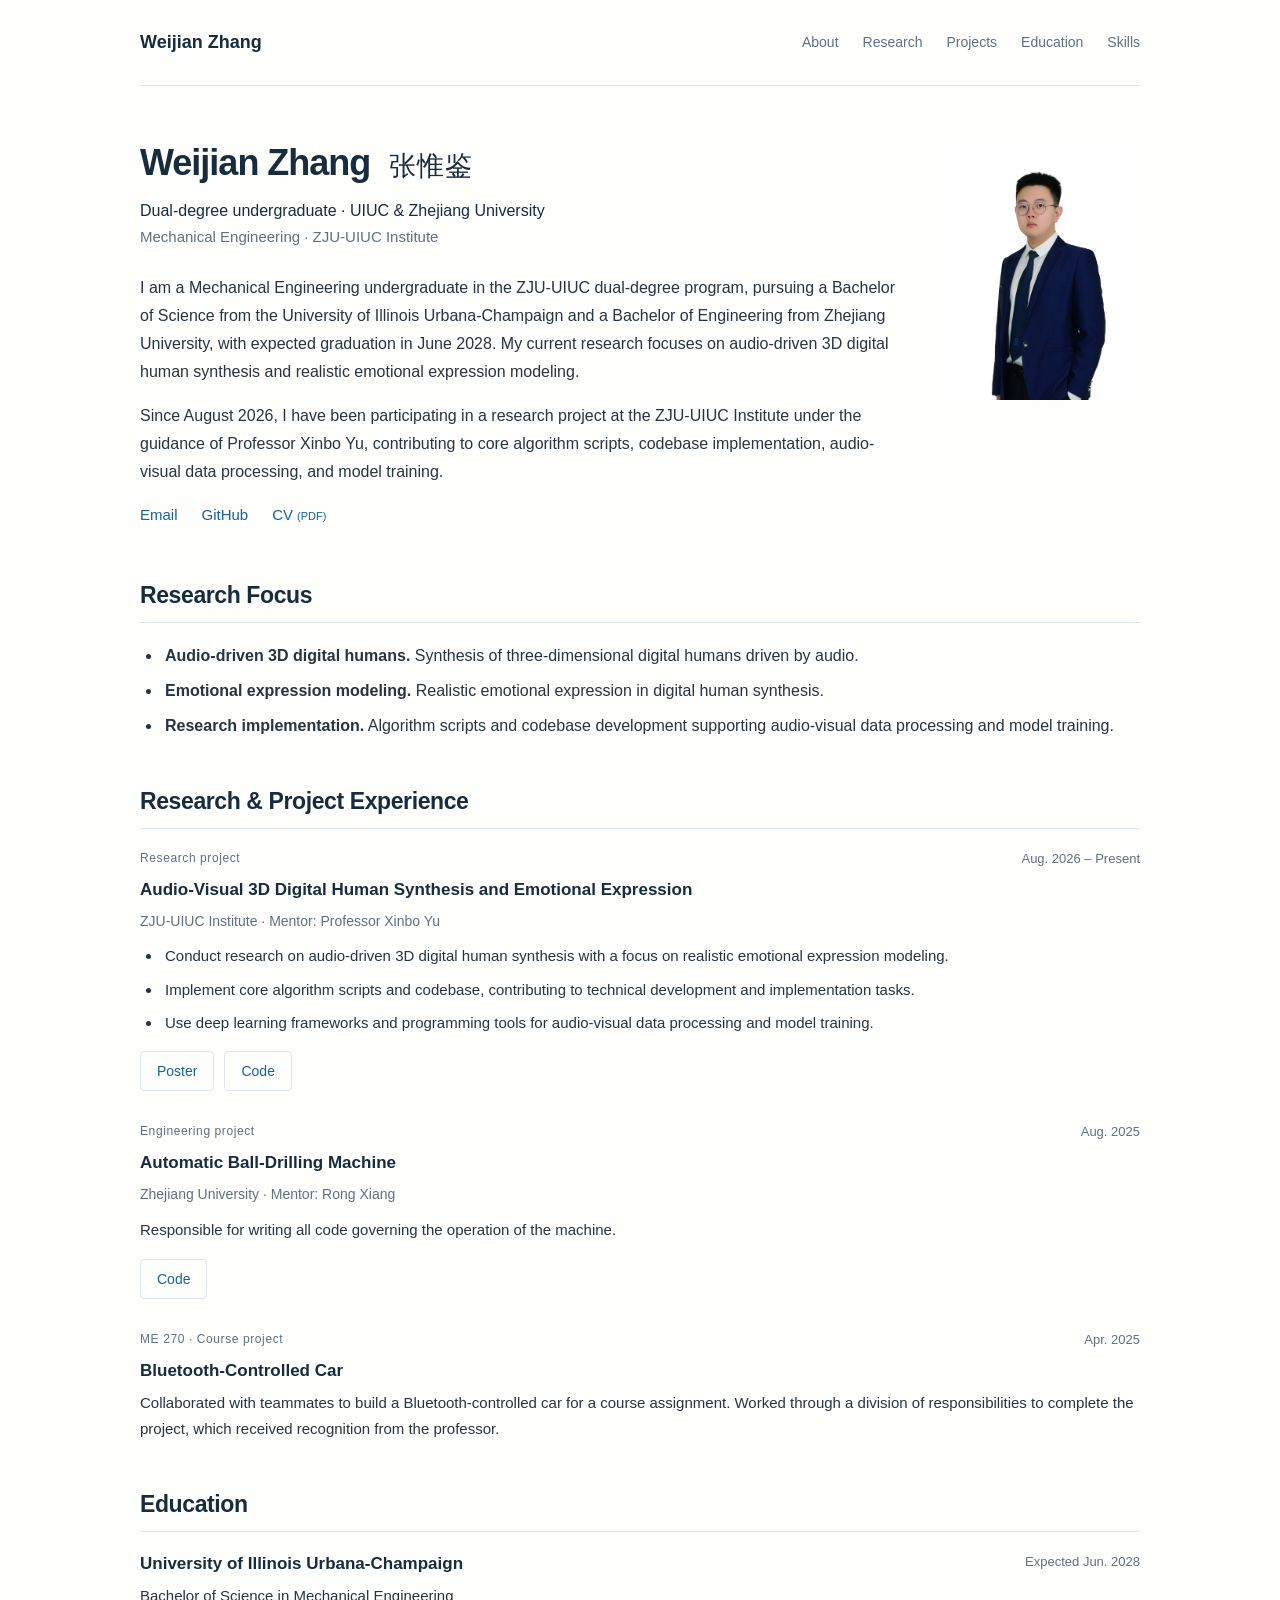
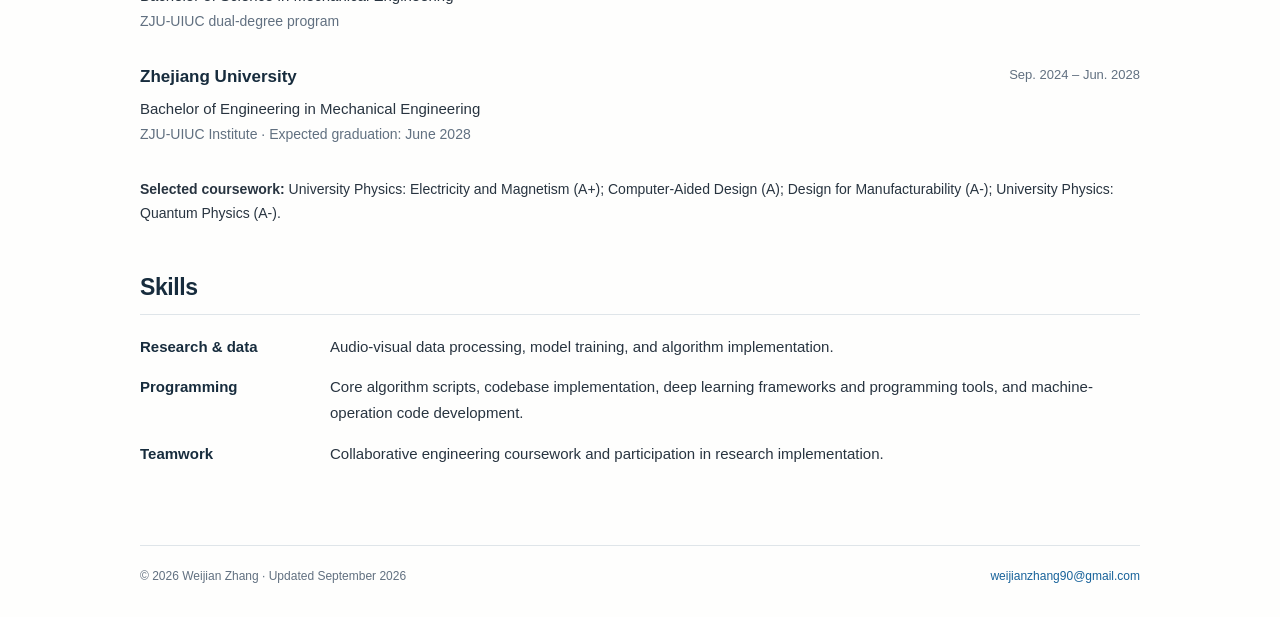
==== commit eaa9d868: "Refine project links and poster placement" ====
--- a/index.html
+++ b/index.html
@@ -1,2 +1,2 @@
-<!DOCTYPE html><html lang="en"><head><meta charSet="utf-8"/><meta name="viewport" content="width=device-width, initial-scale=1"/><link rel="stylesheet" href="/_next/static/css/index.JHDOUOlk.css" data-rsc-css-href="/_next/static/css/index.JHDOUOlk.css" data-precedence="vite-rsc/importer-resources"/><link rel="modulepreload" fetchPriority="low" href="/_next/static/chunks/index-UXmhObko.js"/><script src="/_next/static/chunks/rolldown-runtime-C60lm6uB.js" type="module" async=""></script><script src="/_next/static/chunks/framework-D_rUT4EX.js" type="module" async=""></script><link rel="modulepreload" href="/_next/static/chunks/layout-segment-context-i9VwKtsD.js" crossorigin=""/><title>Weijian Zhang | UIUC &amp; Zhejiang University</title><meta name="description" content="Mechanical Engineering dual-degree undergraduate at the University of Illinois Urbana-Champaign and Zhejiang University. Research in audio-driven 3D digital human synthesis and emotional expression modeling."/><meta name="author" content="Weijian Zhang"/><meta property="og:title" content="Weijian Zhang | UIUC &amp; Zhejiang University"/><meta property="og:description" content="Mechanical Engineering dual-degree undergraduate at the University of Illinois Urbana-Champaign and Zhejiang University. Research in audio-driven 3D digital human synthesis and emotional expression modeling."/><meta property="og:url" content="https://weijianzhang-uiuc.github.io/"/><meta property="og:type" content="website"/><meta property="og:image" content="https://weijianzhang-uiuc.github.io/og.png"/><meta property="og:image:width" content="1731"/><meta property="og:image:height" content="909"/><meta property="og:image:alt" content="Weijian Zhang — Mechanical Engineering, Zhejiang University; Audio-driven 3D Digital Humans"/><meta name="twitter:card" content="summary_large_image"/><meta name="twitter:title" content="Weijian Zhang | UIUC &amp; Zhejiang University"/><meta name="twitter:description" content="Mechanical Engineering dual-degree undergraduate at the University of Illinois Urbana-Champaign and Zhejiang University. Research in audio-driven 3D digital human synthesis and emotional expression modeling."/><meta name="twitter:image" content="https://weijianzhang-uiuc.github.io/og.png"/><link rel="icon" href="./favicon.svg"/><link rel="canonical" href="https://weijianzhang-uiuc.github.io/"/><script>Object.assign(((self[Symbol.for("vinext.navigationRuntime")]??={bootstrap:{routeManifest:null},functions:{}}).bootstrap.rsc??={rsc:[]}),{params:{},nav:{"pathname":"/","searchParams":[]}})</script><link rel="modulepreload" href="/_next/static/chunks/index-UXmhObko.js" />
-</head><body><a class="skip-link" href="#main">Skip to content</a><header class="site-header"><a class="wordmark" href="#about">Weijian Zhang</a><nav aria-label="Main navigation"><a href="#about">About</a><a href="#research">Research</a><a href="#projects">Projects</a><a href="#education">Education</a><a href="#skills">Skills</a></nav></header><main id="main"><section class="intro" id="about" aria-labelledby="name"><div><h1 id="name">Weijian Zhang <span lang="zh-Hans">张惟鉴</span></h1><p class="affiliation">Dual-degree undergraduate · UIUC &amp; Zhejiang University<br/><span>Mechanical Engineering · ZJU-UIUC Institute</span></p><p>I am a Mechanical Engineering undergraduate in the ZJU-UIUC dual-degree program, pursuing a Bachelor of Science from the University of Illinois Urbana-Champaign and a Bachelor of Engineering from Zhejiang University, with expected graduation in June 2028. My current research focuses on audio-driven 3D digital human synthesis and realistic emotional expression modeling.</p><p>Since August 2026, I have been participating in a research project at the ZJU-UIUC Institute under the guidance of Professor Xinbo Yu, contributing to core algorithm scripts, codebase implementation, audio-visual data processing, and model training.</p><div class="profile-links"><a href="mailto:weijianzhang90@gmail.com">Email</a><a href="https://github.com/WeijianZhang-UIUC">GitHub</a><a href="./cv/Weijian-Zhang-CV.pdf">CV <span>(PDF)</span></a></div></div><figure class="portrait"><img src="./images/weijian-zhang.jpg" alt="Portrait of Weijian Zhang" width="4000" height="6000" fetchPriority="high"/></figure></section><section id="research" aria-labelledby="research-title"><h2 id="research-title">Research Focus</h2><ul><li><strong>Audio-driven 3D digital humans.</strong> Synthesis of three-dimensional digital humans driven by audio.</li><li><strong>Emotional expression modeling.</strong> Realistic emotional expression in digital human synthesis.</li><li><strong>Research implementation.</strong> Algorithm scripts and codebase development supporting audio-visual data processing and model training.</li></ul><div class="research-output"><div class="entry-top"><span class="category">Research poster · 2026</span></div><h3><a href="./images/poster-text-driven-digital-human.png" target="_blank" rel="noreferrer">Text-Driven Upper-Body Digital Human Rendering Pipeline</a></h3><p class="authors">Fengchang Liu, Zhenhan Xu, <strong>Weijian Zhang</strong></p><p class="venue"><em>ZJU-UIUC Institute</em>, July 2026.</p><div class="output-links"><a href="./images/poster-text-driven-digital-human.png" target="_blank" rel="noreferrer">Poster</a><a href="./images/poster-text-driven-digital-human.png" download="">Download</a></div></div></section><section id="projects" aria-labelledby="projects-title"><h2 id="projects-title">Research &amp; Project Experience</h2><article><div class="entry-top"><span class="category">Research project</span><span class="date">Aug. 2026 – Present</span></div><h3>Audio-Visual 3D Digital Human Synthesis and Emotional Expression</h3><p class="entry-detail">ZJU-UIUC Institute · Mentor: Professor Xinbo Yu</p><ul><li>Conduct research on audio-driven 3D digital human synthesis with a focus on realistic emotional expression modeling.</li><li>Implement core algorithm scripts and codebase, contributing to technical development and implementation tasks.</li><li>Use deep learning frameworks and programming tools for audio-visual data processing and model training.</li></ul></article><article><div class="entry-top"><span class="category">Engineering project</span><span class="date">Aug. 2025</span></div><h3>Automatic Ball-Drilling Machine</h3><p class="entry-detail">Zhejiang University · Mentor: Rong Xiang</p><p>Responsible for writing all code governing the operation of the machine.</p></article><article><div class="category">ME 270 · Course project</div><h3>Bluetooth-Controlled Car</h3><p>Collaborated with teammates to build a Bluetooth-controlled car for a course assignment. Worked through a division of responsibilities to complete the project, which received recognition from the professor.</p></article></section><section id="education" aria-labelledby="education-title"><h2 id="education-title">Education</h2><article class="dated-entry"><div><h3>University of Illinois Urbana-Champaign</h3><p>Bachelor of Science in Mechanical Engineering</p><p class="entry-detail">ZJU-UIUC dual-degree program</p></div><span class="date">Expected Jun. 2028</span></article><article class="dated-entry"><div><h3>Zhejiang University</h3><p>Bachelor of Engineering in Mechanical Engineering</p><p class="entry-detail">ZJU-UIUC Institute · Expected graduation: June 2028</p></div><span class="date">Sep. 2024 – Jun. 2028</span></article><p class="coursework"><strong>Selected coursework:</strong> University Physics: Electricity and Magnetism (A+); Computer-Aided Design (A); Design for Manufacturability (A-); University Physics: Quantum Physics (A-).</p></section><section id="skills" aria-labelledby="skills-title"><h2 id="skills-title">Skills</h2><dl><div><dt>Research &amp; data</dt><dd>Audio-visual data processing, model training, and algorithm implementation.</dd></div><div><dt>Programming</dt><dd>Core algorithm scripts, codebase implementation, deep learning frameworks and programming tools, and machine-operation code development.</dd></div><div><dt>Teamwork</dt><dd>Collaborative engineering coursework and participation in research implementation.</dd></div></dl></section></main><footer><span>© 2026 Weijian Zhang · Updated September 2026</span><a href="mailto:weijianzhang90@gmail.com">weijianzhang90@gmail.com</a></footer><script type="module" src="/_next/static/chunks/index-UXmhObko.js" id="_R_" async=""></script><script>((self[Symbol.for("vinext.navigationRuntime")]??={bootstrap:{routeManifest:null},functions:{}}).bootstrap.rsc??={rsc:[]}).rsc.push("0:{\"page:/\":\"$L1\",\"layout:/\":\"$L2\",\"route:/\":\"$L3\",\"__route\":\"route:/\",\"__interceptionContext\":null,\"__layoutIds\":[\"layout:/\"],\"__rootLayout\":\"/\",\"__bfcacheSegmentIdentities\":{\"layout:/\":\"[\\\"layout\\\",\\\"layout:/\\\",\\\"root-boundary:/\\\",\\\"\\\"]\",\"page:/\":\"[\\\"page\\\",\\\"page:/\\\",\\\"root-boundary:/\\\",\\\"\\\"]\"},\"__srcPage\":[\"page\"],\"__layoutFlags\":{\"layout:/\":\"s\"},\"__artifactCompatibility\":{\"schemaVersion\":1,\"graphVersion\":\"app-route-graph:1177fd80f83fa7b0\",\"deploymentVersion\":\"20cccf7c-238a-423b-9c99-065a004523be\",\"appElementsSchemaVersion\":1,\"rscPayloadSchemaVersion\":1,\"rootBoundaryId\":\"/\",\"renderEpoch\":null}}\n")</script><script>((self[Symbol.for("vinext.navigationRuntime")]??={bootstrap:{routeManifest:null},functions:{}}).bootstrap.rsc??={rsc:[]}).rsc.push("4:I[\"43cf55674ce6\",[],\"Children\",1]\n")</script><script>((self[Symbol.for("vinext.navigationRuntime")]??={bootstrap:{routeManifest:null},functions:{}}).bootstrap.rsc??={rsc:[]}).rsc.push("5:I[\"dd56a6b5ee16\",[],\"GlobalErrorBoundary\",1]\n")</script><script>((self[Symbol.for("vinext.navigationRuntime")]??={bootstrap:{routeManifest:null},functions:{}}).bootstrap.rsc??={rsc:[]}).rsc.push("6:I[\"9b166222c86a\",[],\"default\",1]\n")</script><script>((self[Symbol.for("vinext.navigationRuntime")]??={bootstrap:{routeManifest:null},functions:{}}).bootstrap.rsc??={rsc:[]}).rsc.push("7:I[\"dd56a6b5ee16\",[],\"ErrorBoundary\",1]\n")</script><script>((self[Symbol.for("vinext.navigationRuntime")]??={bootstrap:{routeManifest:null},functions:{}}).bootstrap.rsc??={rsc:[]}).rsc.push("8:I[\"1fb13a061f46\",[],\"LayoutSegmentProvider\",1]\n")</script><script>((self[Symbol.for("vinext.navigationRuntime")]??={bootstrap:{routeManifest:null},functions:{}}).bootstrap.rsc??={rsc:[]}).rsc.push("9:I[\"43cf55674ce6\",[],\"Slot\",1]\n")</script><script>((self[Symbol.for("vinext.navigationRuntime")]??={bootstrap:{routeManifest:null},functions:{}}).bootstrap.rsc??={rsc:[]}).rsc.push("a:I[\"dd56a6b5ee16\",[],\"NotFoundBoundary\",1]\n")</script><script>((self[Symbol.for("vinext.navigationRuntime")]??={bootstrap:{routeManifest:null},functions:{}}).bootstrap.rsc??={rsc:[]}).rsc.push("b:I[\"ecb42ad1e08d\",[],\"AppRouterScrollTarget\",1]\n")</script><script>((self[Symbol.for("vinext.navigationRuntime")]??={bootstrap:{routeManifest:null},functions:{}}).bootstrap.rsc??={rsc:[]}).rsc.push("c:I[\"dd56a6b5ee16\",[],\"RedirectBoundary\",1]\n")</script><script>((self[Symbol.for("vinext.navigationRuntime")]??={bootstrap:{routeManifest:null},functions:{}}).bootstrap.rsc??={rsc:[]}).rsc.push(":HL[\"/_next/static/css/index.JHDOUOlk.css\",\"style\"     ]\n")</script><script>((self[Symbol.for("vinext.navigationRuntime")]??={bootstrap:{routeManifest:null},functions:{}}).bootstrap.rsc??={rsc:[]}).rsc.push("2:[[[\"$\",\"link\",\"css:/_next/static/css/index.JHDOUOlk.css\",{\"rel\":\"stylesheet\",\"precedence\":\"vite-rsc/importer-resources\",\"href\":\"/_next/static/css/index.JHDOUOlk.css\",\"data-rsc-css-href\":\"/_next/static/css/index.JHDOUOlk.css\"}],\"$undefined\"],[\"$\",\"html\",null,{\"lang\":\"en\",\"children\":[\"$\",\"body\",null,{\"children\":[\"$\",\"$L4\",null,{}]}]}]]\n")</script><script>((self[Symbol.for("vinext.navigationRuntime")]??={bootstrap:{routeManifest:null},functions:{}}).bootstrap.rsc??={rsc:[]}).rsc.push("3:[[[\"$\",\"meta\",null,{\"charSet\":\"utf-8\"}],[[\"$\",\"title\",\"0\",{\"children\":\"Weijian Zhang | UIUC \u0026 Zhejiang University\"}],[\"$\",\"meta\",\"1\",{\"name\":\"description\",\"content\":\"Mechanical Engineering dual-degree undergraduate at the University of Illinois Urbana-Champaign and Zhejiang University. Research in audio-driven 3D digital human synthesis and emotional expression modeling.\"}],[\"$\",\"meta\",\"2\",{\"name\":\"author\",\"content\":\"Weijian Zhang\"}],[\"$\",\"meta\",\"3\",{\"property\":\"og:title\",\"content\":\"Weijian Zhang | UIUC \u0026 Zhejiang University\"}],[\"$\",\"meta\",\"4\",{\"property\":\"og:description\",\"content\":\"Mechanical Engineering dual-degree undergraduate at the University of Illinois Urbana-Champaign and Zhejiang University. Research in audio-driven 3D digital human synthesis and emotional expression modeling.\"}],[\"$\",\"meta\",\"5\",{\"property\":\"og:url\",\"content\":\"https://weijianzhang-uiuc.github.io/\"}],[\"$\",\"meta\",\"6\",{\"property\":\"og:type\",\"content\":\"website\"}],[\"$\",\"meta\",\"7\",{\"property\":\"og:image\",\"content\":\"https://weijianzhang-uiuc.github.io/og.png\"}],[\"$\",\"meta\",\"8\",{\"property\":\"og:image:width\",\"content\":\"1731\"}],[\"$\",\"meta\",\"9\",{\"property\":\"og:image:height\",\"content\":\"909\"}],[\"$\",\"meta\",\"10\",{\"property\":\"og:image:alt\",\"content\":\"Weijian Zhang — Mechanical Engineering, Zhejiang University; Audio-driven 3D Digital Humans\"}],[\"$\",\"meta\",\"11\",{\"name\":\"twitter:card\",\"content\":\"summary_large_image\"}],[\"$\",\"meta\",\"12\",{\"name\":\"twitter:title\",\"content\":\"Weijian Zhang | UIUC \u0026 Zhejiang University\"}],[\"$\",\"meta\",\"13\",{\"name\":\"twitter:description\",\"content\":\"Mechanical Engineering dual-degree undergraduate at the University of Illinois Urbana-Champaign and Zhejiang University. Research in audio-driven 3D digital human synthesis and emotional expression modeling.\"}],[\"$\",\"meta\",\"14\",{\"name\":\"twitter:image\",\"content\":\"https://weijianzhang-uiuc.github.io/og.png\"}],[\"$\",\"link\",\"15\",{\"data-vinext-streamed-icon\":\"$undefined\",\"rel\":\"icon\",\"href\":\"./favicon.svg\",\"type\":\"$undefined\",\"sizes\":\"$undefined\",\"color\":\"$undefined\",\"media\":\"$undefined\",\"fetchPriority\":\"$undefined\"}],[\"$\",\"link\",\"16\",{\"rel\":\"canonical\",\"href\":\"https://weijianzhang-uiuc.github.io/\"}]],[[\"$\",\"meta\",\"0\",{\"name\":\"viewport\",\"content\":\"width=device-width, initial-scale=1\"}]]],[\"$\",\"$L5\",null,{\"fallback\":\"$6\",\"children\":[\"$\",\"$L7\",null,{\"fallback\":\"$6\",\"children\":[\"$\",\"$L8\",null,{\"providerId\":\"layout:/\",\"segmentMap\":{\"children\":[]},\"children\":[\"$\",\"$L9\",null,{\"id\":\"layout:/\",\"parallelSlots\":\"$undefined\",\"children\":[\"$\",\"$La\",null,{\"resetKey\":\"\",\"fallback\":[[\"$\",\"title\",null,{\"children\":\"404: This page could not be found.\"}],[\"$\",\"div\",null,{\"style\":{\"fontFamily\":\"system-ui,\\\"Segoe UI\\\",Roboto,Helvetica,Arial,sans-serif,\\\"Apple Color Emoji\\\",\\\"Segoe UI Emoji\\\"\",\"height\":\"100vh\",\"textAlign\":\"center\",\"display\":\"flex\",\"flexDirection\":\"column\",\"alignItems\":\"center\",\"justifyContent\":\"center\"},\"children\":[\"$\",\"div\",null,{\"children\":[[\"$\",\"style\",null,{\"dangerouslySetInnerHTML\":{\"__html\":\"body{color:#000;background:#fff;margin:0}.next-error-h1{border-right:1px solid rgba(0,0,0,.3)}@media (prefers-color-scheme:dark){body{color:#fff;background:#000}.next-error-h1{border-right:1px solid rgba(255,255,255,.3)}}\"}}],[\"$\",\"h1\",null,{\"className\":\"next-error-h1\",\"style\":{\"display\":\"inline-block\",\"margin\":\"0 20px 0 0\",\"padding\":\"0 23px 0 0\",\"fontSize\":24,\"fontWeight\":500,\"verticalAlign\":\"top\",\"lineHeight\":\"49px\"},\"children\":404}],[\"$\",\"div\",null,{\"style\":{\"display\":\"inline-block\"},\"children\":[\"$\",\"h2\",null,{\"style\":{\"fontSize\":14,\"fontWeight\":400,\"lineHeight\":\"49px\",\"margin\":0},\"children\":\"This page could not be found.\"}]}]]}]}]],\"children\":[\"$\",\"$Lb\",null,{\"children\":[\"$\",\"$Lc\",null,{\"children\":[[\"$\",\"$L8\",null,{\"providerId\":\"page:/\",\"segmentMap\":{\"children\":[\"__PAGE__\"]},\"children\":[\"$\",\"$L9\",null,{\"id\":\"page:/\"}]}],null]}]}]}]}]}]}]}],null,null]\n")</script><script>((self[Symbol.for("vinext.navigationRuntime")]??={bootstrap:{routeManifest:null},functions:{}}).bootstrap.rsc??={rsc:[]}).rsc.push(":HL[\"./images/weijian-zhang.jpg\",\"image\",{\"fetchPriority\":\"high\"}]\n")</script><script>((self[Symbol.for("vinext.navigationRuntime")]??={bootstrap:{routeManifest:null},functions:{}}).bootstrap.rsc??={rsc:[]}).rsc.push("1:[[\"$\",\"a\",null,{\"className\":\"skip-link\",\"href\":\"#main\",\"children\":\"Skip to content\"}],[\"$\",\"header\",null,{\"className\":\"site-header\",\"children\":[[\"$\",\"a\",null,{\"className\":\"wordmark\",\"href\":\"#about\",\"children\":\"Weijian Zhang\"}],[\"$\",\"nav\",null,{\"aria-label\":\"Main navigation\",\"children\":[[\"$\",\"a\",null,{\"href\":\"#about\",\"children\":\"About\"}],[\"$\",\"a\",null,{\"href\":\"#research\",\"children\":\"Research\"}],[\"$\",\"a\",null,{\"href\":\"#projects\",\"children\":\"Projects\"}],[\"$\",\"a\",null,{\"href\":\"#education\",\"children\":\"Education\"}],[\"$\",\"a\",null,{\"href\":\"#skills\",\"children\":\"Skills\"}]]}]]}],[\"$\",\"main\",null,{\"id\":\"main\",\"children\":[[\"$\",\"section\",null,{\"className\":\"intro\",\"id\":\"about\",\"aria-labelledby\":\"name\",\"children\":[[\"$\",\"div\",null,{\"children\":[[\"$\",\"h1\",null,{\"id\":\"name\",\"children\":[\"Weijian Zhang \",[\"$\",\"span\",null,{\"lang\":\"zh-Hans\",\"children\":\"张惟鉴\"}]]}],[\"$\",\"p\",null,{\"className\":\"affiliation\",\"children\":[\"Dual-degree undergraduate · UIUC \u0026 Zhejiang University\",[\"$\",\"br\",null,{}],[\"$\",\"span\",null,{\"children\":\"Mechanical Engineering · ZJU-UIUC Institute\"}]]}],[\"$\",\"p\",null,{\"children\":\"I am a Mechanical Engineering undergraduate in the ZJU-UIUC dual-degree program, pursuing a Bachelor of Science from the University of Illinois Urbana-Champaign and a Bachelor of Engineering from Zhejiang University, with expected graduation in June 2028. My current research focuses on audio-driven 3D digital human synthesis and realistic emotional expression modeling.\"}],[\"$\",\"p\",null,{\"children\":\"Since August 2026, I have been participating in a research project at the ZJU-UIUC Institute under the guidance of Professor Xinbo Yu, contributing to core algorithm scripts, codebase implementation, audio-visual data processing, and model training.\"}],[\"$\",\"div\",null,{\"className\":\"profile-links\",\"children\":[[\"$\",\"a\",null,{\"href\":\"mailto:weijianzhang90@gmail.com\",\"children\":\"Email\"}],[\"$\",\"a\",null,{\"href\":\"https://github.com/WeijianZhang-UIUC\",\"children\":\"GitHub\"}],[\"$\",\"a\",null,{\"href\":\"./cv/Weijian-Zhang-CV.pdf\",\"children\":[\"CV \",[\"$\",\"span\",null,{\"children\":\"(PDF)\"}]]}]]}]]}],[\"$\",\"figure\",null,{\"className\":\"portrait\",\"children\":[\"$\",\"img\",null,{\"src\":\"./images/weijian-zhang.jpg\",\"alt\":\"Portrait of Weijian Zhang\",\"width\":\"4000\",\"height\":\"6000\",\"fetchPriority\":\"high\"}]}]]}],[\"$\",\"section\",null,{\"id\":\"research\",\"aria-labelledby\":\"research-title\",\"children\":[[\"$\",\"h2\",null,{\"id\":\"research-title\",\"children\":\"Research Focus\"}],[\"$\",\"ul\",null,{\"children\":[[\"$\",\"li\",null,{\"children\":[[\"$\",\"strong\",null,{\"children\":\"Audio-driven 3D digital humans.\"}],\" Synthesis of three-dimensional digital humans driven by audio.\"]}],[\"$\",\"li\",null,{\"children\":[[\"$\",\"strong\",null,{\"children\":\"Emotional expression modeling.\"}],\" Realistic emotional expression in digital human synthesis.\"]}],[\"$\",\"li\",null,{\"children\":[[\"$\",\"strong\",null,{\"children\":\"Research implementation.\"}],\" Algorithm scripts and codebase development supporting audio-visual data processing and model training.\"]}]]}],[\"$\",\"div\",null,{\"className\":\"research-output\",\"children\":[[\"$\",\"div\",null,{\"className\":\"entry-top\",\"children\":[\"$\",\"span\",null,{\"className\":\"category\",\"children\":\"Research poster · 2026\"}]}],[\"$\",\"h3\",null,{\"children\":[\"$\",\"a\",null,{\"href\":\"./images/poster-text-driven-digital-human.png\",\"target\":\"_blank\",\"rel\":\"noreferrer\",\"children\":\"Text-Driven Upper-Body Digital Human Rendering Pipeline\"}]}],[\"$\",\"p\",null,{\"className\":\"authors\",\"children\":[\"Fengchang Liu, Zhenhan Xu, \",[\"$\",\"strong\",null,{\"children\":\"Weijian Zhang\"}]]}],[\"$\",\"p\",null,{\"className\":\"venue\",\"children\":[[\"$\",\"em\",null,{\"children\":\"ZJU-UIUC Institute\"}],\", July 2026.\"]}],[\"$\",\"div\",null,{\"className\":\"output-links\",\"children\":[[\"$\",\"a\",null,{\"href\":\"./images/poster-text-driven-digital-human.png\",\"target\":\"_blank\",\"rel\":\"noreferrer\",\"children\":\"Poster\"}],[\"$\",\"a\",null,{\"href\":\"./images/poster-text-driven-digital-human.png\",\"download\":true,\"children\":\"Download\"}]]}]]}]]}],[\"$\",\"section\",null,{\"id\":\"projects\",\"aria-labelledby\":\"projects-title\",\"children\":[[\"$\",\"h2\",null,{\"id\":\"projects-title\",\"children\":\"Research \u0026 Project Experience\"}],[\"$\",\"article\",null,{\"children\":[[\"$\",\"div\",null,{\"className\":\"entry-top\",\"children\":[[\"$\",\"span\",null,{\"className\":\"category\",\"children\":\"Research project\"}],[\"$\",\"span\",null,{\"className\":\"date\",\"children\":\"Aug. 2026 – Present\"}]]}],[\"$\",\"h3\",null,{\"children\":\"Audio-Visual 3D Digital Human Synthesis and Emotional Expression\"}],\"$Ld\",\"$Le\"]}],\"$Lf\",\"$L10\"]}],\"$L11\",\"$L12\"]}],\"$L13\"]\n")</script><script>((self[Symbol.for("vinext.navigationRuntime")]??={bootstrap:{routeManifest:null},functions:{}}).bootstrap.rsc??={rsc:[]}).rsc.push("d:[\"$\",\"p\",null,{\"className\":\"entry-detail\",\"children\":\"ZJU-UIUC Institute · Mentor: Professor Xinbo Yu\"}]\n")</script><script>((self[Symbol.for("vinext.navigationRuntime")]??={bootstrap:{routeManifest:null},functions:{}}).bootstrap.rsc??={rsc:[]}).rsc.push("e:[\"$\",\"ul\",null,{\"children\":[[\"$\",\"li\",null,{\"children\":\"Conduct research on audio-driven 3D digital human synthesis with a focus on realistic emotional expression modeling.\"}],[\"$\",\"li\",null,{\"children\":\"Implement core algorithm scripts and codebase, contributing to technical development and implementation tasks.\"}],[\"$\",\"li\",null,{\"children\":\"Use deep learning frameworks and programming tools for audio-visual data processing and model training.\"}]]}]\n")</script><script>((self[Symbol.for("vinext.navigationRuntime")]??={bootstrap:{routeManifest:null},functions:{}}).bootstrap.rsc??={rsc:[]}).rsc.push("f:[\"$\",\"article\",null,{\"children\":[[\"$\",\"div\",null,{\"className\":\"entry-top\",\"children\":[[\"$\",\"span\",null,{\"className\":\"category\",\"children\":\"Engineering project\"}],[\"$\",\"span\",null,{\"className\":\"date\",\"children\":\"Aug. 2025\"}]]}],[\"$\",\"h3\",null,{\"children\":\"Automatic Ball-Drilling Machine\"}],[\"$\",\"p\",null,{\"className\":\"entry-detail\",\"children\":\"Zhejiang University · Mentor: Rong Xiang\"}],[\"$\",\"p\",null,{\"children\":\"Responsible for writing all code governing the operation of the machine.\"}]]}]\n")</script><script>((self[Symbol.for("vinext.navigationRuntime")]??={bootstrap:{routeManifest:null},functions:{}}).bootstrap.rsc??={rsc:[]}).rsc.push("10:[\"$\",\"article\",null,{\"children\":[[\"$\",\"div\",null,{\"className\":\"category\",\"children\":\"ME 270 · Course project\"}],[\"$\",\"h3\",null,{\"children\":\"Bluetooth-Controlled Car\"}],[\"$\",\"p\",null,{\"children\":\"Collaborated with teammates to build a Bluetooth-controlled car for a course assignment. Worked through a division of responsibilities to complete the project, which received recognition from the professor.\"}]]}]\n")</script><script>((self[Symbol.for("vinext.navigationRuntime")]??={bootstrap:{routeManifest:null},functions:{}}).bootstrap.rsc??={rsc:[]}).rsc.push("11:[\"$\",\"section\",null,{\"id\":\"education\",\"aria-labelledby\":\"education-title\",\"children\":[[\"$\",\"h2\",null,{\"id\":\"education-title\",\"children\":\"Education\"}],[\"$\",\"article\",null,{\"className\":\"dated-entry\",\"children\":[[\"$\",\"div\",null,{\"children\":[[\"$\",\"h3\",null,{\"children\":\"University of Illinois Urbana-Champaign\"}],[\"$\",\"p\",null,{\"children\":\"Bachelor of Science in Mechanical Engineering\"}],[\"$\",\"p\",null,{\"className\":\"entry-detail\",\"children\":\"ZJU-UIUC dual-degree program\"}]]}],[\"$\",\"span\",null,{\"className\":\"date\",\"children\":\"Expected Jun. 2028\"}]]}],[\"$\",\"article\",null,{\"className\":\"dated-entry\",\"children\":[[\"$\",\"div\",null,{\"children\":[[\"$\",\"h3\",null,{\"children\":\"Zhejiang University\"}],[\"$\",\"p\",null,{\"children\":\"Bachelor of Engineering in Mechanical Engineering\"}],[\"$\",\"p\",null,{\"className\":\"entry-detail\",\"children\":\"ZJU-UIUC Institute · Expected graduation: June 2028\"}]]}],[\"$\",\"span\",null,{\"className\":\"date\",\"children\":\"Sep. 2024 – Jun. 2028\"}]]}],[\"$\",\"p\",null,{\"className\":\"coursework\",\"children\":[[\"$\",\"strong\",null,{\"children\":\"Selected coursework:\"}],\" University Physics: Electricity and Magnetism (A+); Computer-Aided Design (A); Design for Manufacturability (A-); University Physics: Quantum Physics (A-).\"]}]]}]\n")</script><script>((self[Symbol.for("vinext.navigationRuntime")]??={bootstrap:{routeManifest:null},functions:{}}).bootstrap.rsc??={rsc:[]}).rsc.push("12:[\"$\",\"section\",null,{\"id\":\"skills\",\"aria-labelledby\":\"skills-title\",\"children\":[[\"$\",\"h2\",null,{\"id\":\"skills-title\",\"children\":\"Skills\"}],[\"$\",\"dl\",null,{\"children\":[[\"$\",\"div\",null,{\"children\":[[\"$\",\"dt\",null,{\"children\":\"Research \u0026 data\"}],[\"$\",\"dd\",null,{\"children\":\"Audio-visual data processing, model training, and algorithm implementation.\"}]]}],[\"$\",\"div\",null,{\"children\":[[\"$\",\"dt\",null,{\"children\":\"Programming\"}],[\"$\",\"dd\",null,{\"children\":\"Core algorithm scripts, codebase implementation, deep learning frameworks and programming tools, and machine-operation code development.\"}]]}],[\"$\",\"div\",null,{\"children\":[[\"$\",\"dt\",null,{\"children\":\"Teamwork\"}],[\"$\",\"dd\",null,{\"children\":\"Collaborative engineering coursework and participation in research implementation.\"}]]}]]}]]}]\n")</script><script>((self[Symbol.for("vinext.navigationRuntime")]??={bootstrap:{routeManifest:null},functions:{}}).bootstrap.rsc??={rsc:[]}).rsc.push("13:[\"$\",\"footer\",null,{\"children\":[[\"$\",\"span\",null,{\"children\":\"© 2026 Weijian Zhang · Updated September 2026\"}],[\"$\",\"a\",null,{\"href\":\"mailto:weijianzhang90@gmail.com\",\"children\":\"weijianzhang90@gmail.com\"}]]}]\n")</script><script>Object.assign(((self[Symbol.for("vinext.navigationRuntime")]??={bootstrap:{routeManifest:null},functions:{}}).bootstrap.rsc??={rsc:[]}),{"initialCacheKind":"static"});((self[Symbol.for("vinext.navigationRuntime")]??={bootstrap:{routeManifest:null},functions:{}}).bootstrap.rsc??={rsc:[]}).done=true</script></body></html>+<!DOCTYPE html><html lang="en"><head><meta charSet="utf-8"/><meta name="viewport" content="width=device-width, initial-scale=1"/><link rel="stylesheet" href="/_next/static/css/index.CP2cKwI6.css" data-rsc-css-href="/_next/static/css/index.CP2cKwI6.css" data-precedence="vite-rsc/importer-resources"/><link rel="modulepreload" fetchPriority="low" href="/_next/static/chunks/index-izJyU-8X.js"/><script src="/_next/static/chunks/rolldown-runtime-C60lm6uB.js" type="module" async=""></script><script src="/_next/static/chunks/framework-D_rUT4EX.js" type="module" async=""></script><link rel="modulepreload" href="/_next/static/chunks/layout-segment-context-BwpD3yd7.js" crossorigin=""/><title>Weijian Zhang | UIUC &amp; Zhejiang University</title><meta name="description" content="Mechanical Engineering dual-degree undergraduate at the University of Illinois Urbana-Champaign and Zhejiang University. Research in audio-driven 3D digital human synthesis and emotional expression modeling."/><meta name="author" content="Weijian Zhang"/><meta property="og:title" content="Weijian Zhang | UIUC &amp; Zhejiang University"/><meta property="og:description" content="Mechanical Engineering dual-degree undergraduate at the University of Illinois Urbana-Champaign and Zhejiang University. Research in audio-driven 3D digital human synthesis and emotional expression modeling."/><meta property="og:url" content="https://weijianzhang-uiuc.github.io/"/><meta property="og:type" content="website"/><meta property="og:image" content="https://weijianzhang-uiuc.github.io/og.png"/><meta property="og:image:width" content="1731"/><meta property="og:image:height" content="909"/><meta property="og:image:alt" content="Weijian Zhang — Mechanical Engineering, Zhejiang University; Audio-driven 3D Digital Humans"/><meta name="twitter:card" content="summary_large_image"/><meta name="twitter:title" content="Weijian Zhang | UIUC &amp; Zhejiang University"/><meta name="twitter:description" content="Mechanical Engineering dual-degree undergraduate at the University of Illinois Urbana-Champaign and Zhejiang University. Research in audio-driven 3D digital human synthesis and emotional expression modeling."/><meta name="twitter:image" content="https://weijianzhang-uiuc.github.io/og.png"/><link rel="icon" href="./favicon.svg"/><link rel="canonical" href="https://weijianzhang-uiuc.github.io/"/><script>Object.assign(((self[Symbol.for("vinext.navigationRuntime")]??={bootstrap:{routeManifest:null},functions:{}}).bootstrap.rsc??={rsc:[]}),{params:{},nav:{"pathname":"/","searchParams":[]}})</script><link rel="modulepreload" href="/_next/static/chunks/index-izJyU-8X.js" />
+</head><body><a class="skip-link" href="#main">Skip to content</a><header class="site-header"><a class="wordmark" href="#about">Weijian Zhang</a><nav aria-label="Main navigation"><a href="#about">About</a><a href="#research">Research</a><a href="#projects">Projects</a><a href="#education">Education</a><a href="#skills">Skills</a></nav></header><main id="main"><section class="intro" id="about" aria-labelledby="name"><div><h1 id="name">Weijian Zhang <span lang="zh-Hans">张惟鉴</span></h1><p class="affiliation">Dual-degree undergraduate · UIUC &amp; Zhejiang University<br/><span>Mechanical Engineering · ZJU-UIUC Institute</span></p><p>I am a Mechanical Engineering undergraduate in the ZJU-UIUC dual-degree program, pursuing a Bachelor of Science from the University of Illinois Urbana-Champaign and a Bachelor of Engineering from Zhejiang University, with expected graduation in June 2028. My current research focuses on audio-driven 3D digital human synthesis and realistic emotional expression modeling.</p><p>Since August 2026, I have been participating in a research project at the ZJU-UIUC Institute under the guidance of Professor Xinbo Yu, contributing to core algorithm scripts, codebase implementation, audio-visual data processing, and model training.</p><div class="profile-links"><a href="mailto:weijianzhang90@gmail.com">Email</a><a href="https://github.com/WeijianZhang-UIUC">GitHub</a><a href="./cv/Weijian-Zhang-CV.pdf">CV <span>(PDF)</span></a></div></div><figure class="portrait"><img src="./images/weijian-zhang.jpg" alt="Portrait of Weijian Zhang" width="4000" height="6000" fetchPriority="high"/></figure></section><section id="research" aria-labelledby="research-title"><h2 id="research-title">Research Focus</h2><ul><li><strong>Audio-driven 3D digital humans.</strong> Synthesis of three-dimensional digital humans driven by audio.</li><li><strong>Emotional expression modeling.</strong> Realistic emotional expression in digital human synthesis.</li><li><strong>Research implementation.</strong> Algorithm scripts and codebase development supporting audio-visual data processing and model training.</li></ul></section><section id="projects" aria-labelledby="projects-title"><h2 id="projects-title">Research &amp; Project Experience</h2><article><div class="entry-top"><span class="category">Research project</span><span class="date">Aug. 2026 – Present</span></div><h3>Audio-Visual 3D Digital Human Synthesis and Emotional Expression</h3><p class="entry-detail">ZJU-UIUC Institute · Mentor: Professor Xinbo Yu</p><ul><li>Conduct research on audio-driven 3D digital human synthesis with a focus on realistic emotional expression modeling.</li><li>Implement core algorithm scripts and codebase, contributing to technical development and implementation tasks.</li><li>Use deep learning frameworks and programming tools for audio-visual data processing and model training.</li></ul><div class="project-links"><a href="./images/poster-text-driven-digital-human.png" target="_blank" rel="noreferrer">Poster</a><a href="https://github.com/WeijianZhang-UIUC/WeijianZhang-UIUC.github.io/tree/main/code/digital-human" target="_blank" rel="noreferrer">Code</a></div></article><article><div class="entry-top"><span class="category">Engineering project</span><span class="date">Aug. 2025</span></div><h3>Automatic Ball-Drilling Machine</h3><p class="entry-detail">Zhejiang University · Mentor: Rong Xiang</p><p>Responsible for writing all code governing the operation of the machine.</p><div class="project-links"><a href="https://github.com/WeijianZhang-UIUC/WeijianZhang-UIUC.github.io/blob/main/code/automatic-ball-drilling-machine/automatic-ball-drilling-machine.ino" target="_blank" rel="noreferrer">Code</a></div></article><article><div class="entry-top"><span class="category">ME 270 · Course project</span><span class="date">Apr. 2025</span></div><h3>Bluetooth-Controlled Car</h3><p>Collaborated with teammates to build a Bluetooth-controlled car for a course assignment. Worked through a division of responsibilities to complete the project, which received recognition from the professor.</p></article></section><section id="education" aria-labelledby="education-title"><h2 id="education-title">Education</h2><article class="dated-entry"><div><h3>University of Illinois Urbana-Champaign</h3><p>Bachelor of Science in Mechanical Engineering</p><p class="entry-detail">ZJU-UIUC dual-degree program</p></div><span class="date">Expected Jun. 2028</span></article><article class="dated-entry"><div><h3>Zhejiang University</h3><p>Bachelor of Engineering in Mechanical Engineering</p><p class="entry-detail">ZJU-UIUC Institute · Expected graduation: June 2028</p></div><span class="date">Sep. 2024 – Jun. 2028</span></article><p class="coursework"><strong>Selected coursework:</strong> University Physics: Electricity and Magnetism (A+); Computer-Aided Design (A); Design for Manufacturability (A-); University Physics: Quantum Physics (A-).</p></section><section id="skills" aria-labelledby="skills-title"><h2 id="skills-title">Skills</h2><dl><div><dt>Research &amp; data</dt><dd>Audio-visual data processing, model training, and algorithm implementation.</dd></div><div><dt>Programming</dt><dd>Core algorithm scripts, codebase implementation, deep learning frameworks and programming tools, and machine-operation code development.</dd></div><div><dt>Teamwork</dt><dd>Collaborative engineering coursework and participation in research implementation.</dd></div></dl></section></main><footer><span>© 2026 Weijian Zhang · Updated September 2026</span><a href="mailto:weijianzhang90@gmail.com">weijianzhang90@gmail.com</a></footer><script type="module" src="/_next/static/chunks/index-izJyU-8X.js" id="_R_" async=""></script><script>((self[Symbol.for("vinext.navigationRuntime")]??={bootstrap:{routeManifest:null},functions:{}}).bootstrap.rsc??={rsc:[]}).rsc.push("0:{\"page:/\":\"$L1\",\"layout:/\":\"$L2\",\"route:/\":\"$L3\",\"__route\":\"route:/\",\"__interceptionContext\":null,\"__layoutIds\":[\"layout:/\"],\"__rootLayout\":\"/\",\"__bfcacheSegmentIdentities\":{\"layout:/\":\"[\\\"layout\\\",\\\"layout:/\\\",\\\"root-boundary:/\\\",\\\"\\\"]\",\"page:/\":\"[\\\"page\\\",\\\"page:/\\\",\\\"root-boundary:/\\\",\\\"\\\"]\"},\"__srcPage\":[\"page\"],\"__layoutFlags\":{\"layout:/\":\"s\"},\"__artifactCompatibility\":{\"schemaVersion\":1,\"graphVersion\":\"app-route-graph:1177fd80f83fa7b0\",\"deploymentVersion\":\"d18ebae4-fa87-43a2-8203-a7b82d013c8b\",\"appElementsSchemaVersion\":1,\"rscPayloadSchemaVersion\":1,\"rootBoundaryId\":\"/\",\"renderEpoch\":null}}\n")</script><script>((self[Symbol.for("vinext.navigationRuntime")]??={bootstrap:{routeManifest:null},functions:{}}).bootstrap.rsc??={rsc:[]}).rsc.push("4:I[\"43cf55674ce6\",[],\"Children\",1]\n")</script><script>((self[Symbol.for("vinext.navigationRuntime")]??={bootstrap:{routeManifest:null},functions:{}}).bootstrap.rsc??={rsc:[]}).rsc.push("5:I[\"dd56a6b5ee16\",[],\"GlobalErrorBoundary\",1]\n")</script><script>((self[Symbol.for("vinext.navigationRuntime")]??={bootstrap:{routeManifest:null},functions:{}}).bootstrap.rsc??={rsc:[]}).rsc.push("6:I[\"9b166222c86a\",[],\"default\",1]\n")</script><script>((self[Symbol.for("vinext.navigationRuntime")]??={bootstrap:{routeManifest:null},functions:{}}).bootstrap.rsc??={rsc:[]}).rsc.push("7:I[\"dd56a6b5ee16\",[],\"ErrorBoundary\",1]\n")</script><script>((self[Symbol.for("vinext.navigationRuntime")]??={bootstrap:{routeManifest:null},functions:{}}).bootstrap.rsc??={rsc:[]}).rsc.push("8:I[\"1fb13a061f46\",[],\"LayoutSegmentProvider\",1]\n")</script><script>((self[Symbol.for("vinext.navigationRuntime")]??={bootstrap:{routeManifest:null},functions:{}}).bootstrap.rsc??={rsc:[]}).rsc.push("9:I[\"43cf55674ce6\",[],\"Slot\",1]\n")</script><script>((self[Symbol.for("vinext.navigationRuntime")]??={bootstrap:{routeManifest:null},functions:{}}).bootstrap.rsc??={rsc:[]}).rsc.push("a:I[\"dd56a6b5ee16\",[],\"NotFoundBoundary\",1]\n")</script><script>((self[Symbol.for("vinext.navigationRuntime")]??={bootstrap:{routeManifest:null},functions:{}}).bootstrap.rsc??={rsc:[]}).rsc.push("b:I[\"ecb42ad1e08d\",[],\"AppRouterScrollTarget\",1]\n")</script><script>((self[Symbol.for("vinext.navigationRuntime")]??={bootstrap:{routeManifest:null},functions:{}}).bootstrap.rsc??={rsc:[]}).rsc.push("c:I[\"dd56a6b5ee16\",[],\"RedirectBoundary\",1]\n")</script><script>((self[Symbol.for("vinext.navigationRuntime")]??={bootstrap:{routeManifest:null},functions:{}}).bootstrap.rsc??={rsc:[]}).rsc.push(":HL[\"/_next/static/css/index.CP2cKwI6.css\",\"style\"     ]\n")</script><script>((self[Symbol.for("vinext.navigationRuntime")]??={bootstrap:{routeManifest:null},functions:{}}).bootstrap.rsc??={rsc:[]}).rsc.push("2:[[[\"$\",\"link\",\"css:/_next/static/css/index.CP2cKwI6.css\",{\"rel\":\"stylesheet\",\"precedence\":\"vite-rsc/importer-resources\",\"href\":\"/_next/static/css/index.CP2cKwI6.css\",\"data-rsc-css-href\":\"/_next/static/css/index.CP2cKwI6.css\"}],\"$undefined\"],[\"$\",\"html\",null,{\"lang\":\"en\",\"children\":[\"$\",\"body\",null,{\"children\":[\"$\",\"$L4\",null,{}]}]}]]\n")</script><script>((self[Symbol.for("vinext.navigationRuntime")]??={bootstrap:{routeManifest:null},functions:{}}).bootstrap.rsc??={rsc:[]}).rsc.push("3:[[[\"$\",\"meta\",null,{\"charSet\":\"utf-8\"}],[[\"$\",\"title\",\"0\",{\"children\":\"Weijian Zhang | UIUC \u0026 Zhejiang University\"}],[\"$\",\"meta\",\"1\",{\"name\":\"description\",\"content\":\"Mechanical Engineering dual-degree undergraduate at the University of Illinois Urbana-Champaign and Zhejiang University. Research in audio-driven 3D digital human synthesis and emotional expression modeling.\"}],[\"$\",\"meta\",\"2\",{\"name\":\"author\",\"content\":\"Weijian Zhang\"}],[\"$\",\"meta\",\"3\",{\"property\":\"og:title\",\"content\":\"Weijian Zhang | UIUC \u0026 Zhejiang University\"}],[\"$\",\"meta\",\"4\",{\"property\":\"og:description\",\"content\":\"Mechanical Engineering dual-degree undergraduate at the University of Illinois Urbana-Champaign and Zhejiang University. Research in audio-driven 3D digital human synthesis and emotional expression modeling.\"}],[\"$\",\"meta\",\"5\",{\"property\":\"og:url\",\"content\":\"https://weijianzhang-uiuc.github.io/\"}],[\"$\",\"meta\",\"6\",{\"property\":\"og:type\",\"content\":\"website\"}],[\"$\",\"meta\",\"7\",{\"property\":\"og:image\",\"content\":\"https://weijianzhang-uiuc.github.io/og.png\"}],[\"$\",\"meta\",\"8\",{\"property\":\"og:image:width\",\"content\":\"1731\"}],[\"$\",\"meta\",\"9\",{\"property\":\"og:image:height\",\"content\":\"909\"}],[\"$\",\"meta\",\"10\",{\"property\":\"og:image:alt\",\"content\":\"Weijian Zhang — Mechanical Engineering, Zhejiang University; Audio-driven 3D Digital Humans\"}],[\"$\",\"meta\",\"11\",{\"name\":\"twitter:card\",\"content\":\"summary_large_image\"}],[\"$\",\"meta\",\"12\",{\"name\":\"twitter:title\",\"content\":\"Weijian Zhang | UIUC \u0026 Zhejiang University\"}],[\"$\",\"meta\",\"13\",{\"name\":\"twitter:description\",\"content\":\"Mechanical Engineering dual-degree undergraduate at the University of Illinois Urbana-Champaign and Zhejiang University. Research in audio-driven 3D digital human synthesis and emotional expression modeling.\"}],[\"$\",\"meta\",\"14\",{\"name\":\"twitter:image\",\"content\":\"https://weijianzhang-uiuc.github.io/og.png\"}],[\"$\",\"link\",\"15\",{\"data-vinext-streamed-icon\":\"$undefined\",\"rel\":\"icon\",\"href\":\"./favicon.svg\",\"type\":\"$undefined\",\"sizes\":\"$undefined\",\"color\":\"$undefined\",\"media\":\"$undefined\",\"fetchPriority\":\"$undefined\"}],[\"$\",\"link\",\"16\",{\"rel\":\"canonical\",\"href\":\"https://weijianzhang-uiuc.github.io/\"}]],[[\"$\",\"meta\",\"0\",{\"name\":\"viewport\",\"content\":\"width=device-width, initial-scale=1\"}]]],[\"$\",\"$L5\",null,{\"fallback\":\"$6\",\"children\":[\"$\",\"$L7\",null,{\"fallback\":\"$6\",\"children\":[\"$\",\"$L8\",null,{\"providerId\":\"layout:/\",\"segmentMap\":{\"children\":[]},\"children\":[\"$\",\"$L9\",null,{\"id\":\"layout:/\",\"parallelSlots\":\"$undefined\",\"children\":[\"$\",\"$La\",null,{\"resetKey\":\"\",\"fallback\":[[\"$\",\"title\",null,{\"children\":\"404: This page could not be found.\"}],[\"$\",\"div\",null,{\"style\":{\"fontFamily\":\"system-ui,\\\"Segoe UI\\\",Roboto,Helvetica,Arial,sans-serif,\\\"Apple Color Emoji\\\",\\\"Segoe UI Emoji\\\"\",\"height\":\"100vh\",\"textAlign\":\"center\",\"display\":\"flex\",\"flexDirection\":\"column\",\"alignItems\":\"center\",\"justifyContent\":\"center\"},\"children\":[\"$\",\"div\",null,{\"children\":[[\"$\",\"style\",null,{\"dangerouslySetInnerHTML\":{\"__html\":\"body{color:#000;background:#fff;margin:0}.next-error-h1{border-right:1px solid rgba(0,0,0,.3)}@media (prefers-color-scheme:dark){body{color:#fff;background:#000}.next-error-h1{border-right:1px solid rgba(255,255,255,.3)}}\"}}],[\"$\",\"h1\",null,{\"className\":\"next-error-h1\",\"style\":{\"display\":\"inline-block\",\"margin\":\"0 20px 0 0\",\"padding\":\"0 23px 0 0\",\"fontSize\":24,\"fontWeight\":500,\"verticalAlign\":\"top\",\"lineHeight\":\"49px\"},\"children\":404}],[\"$\",\"div\",null,{\"style\":{\"display\":\"inline-block\"},\"children\":[\"$\",\"h2\",null,{\"style\":{\"fontSize\":14,\"fontWeight\":400,\"lineHeight\":\"49px\",\"margin\":0},\"children\":\"This page could not be found.\"}]}]]}]}]],\"children\":[\"$\",\"$Lb\",null,{\"children\":[\"$\",\"$Lc\",null,{\"children\":[[\"$\",\"$L8\",null,{\"providerId\":\"page:/\",\"segmentMap\":{\"children\":[\"__PAGE__\"]},\"children\":[\"$\",\"$L9\",null,{\"id\":\"page:/\"}]}],null]}]}]}]}]}]}]}],null,null]\n")</script><script>((self[Symbol.for("vinext.navigationRuntime")]??={bootstrap:{routeManifest:null},functions:{}}).bootstrap.rsc??={rsc:[]}).rsc.push(":HL[\"./images/weijian-zhang.jpg\",\"image\",{\"fetchPriority\":\"high\"}]\n")</script><script>((self[Symbol.for("vinext.navigationRuntime")]??={bootstrap:{routeManifest:null},functions:{}}).bootstrap.rsc??={rsc:[]}).rsc.push("1:[[\"$\",\"a\",null,{\"className\":\"skip-link\",\"href\":\"#main\",\"children\":\"Skip to content\"}],[\"$\",\"header\",null,{\"className\":\"site-header\",\"children\":[[\"$\",\"a\",null,{\"className\":\"wordmark\",\"href\":\"#about\",\"children\":\"Weijian Zhang\"}],[\"$\",\"nav\",null,{\"aria-label\":\"Main navigation\",\"children\":[[\"$\",\"a\",null,{\"href\":\"#about\",\"children\":\"About\"}],[\"$\",\"a\",null,{\"href\":\"#research\",\"children\":\"Research\"}],[\"$\",\"a\",null,{\"href\":\"#projects\",\"children\":\"Projects\"}],[\"$\",\"a\",null,{\"href\":\"#education\",\"children\":\"Education\"}],[\"$\",\"a\",null,{\"href\":\"#skills\",\"children\":\"Skills\"}]]}]]}],[\"$\",\"main\",null,{\"id\":\"main\",\"children\":[[\"$\",\"section\",null,{\"className\":\"intro\",\"id\":\"about\",\"aria-labelledby\":\"name\",\"children\":[[\"$\",\"div\",null,{\"children\":[[\"$\",\"h1\",null,{\"id\":\"name\",\"children\":[\"Weijian Zhang \",[\"$\",\"span\",null,{\"lang\":\"zh-Hans\",\"children\":\"张惟鉴\"}]]}],[\"$\",\"p\",null,{\"className\":\"affiliation\",\"children\":[\"Dual-degree undergraduate · UIUC \u0026 Zhejiang University\",[\"$\",\"br\",null,{}],[\"$\",\"span\",null,{\"children\":\"Mechanical Engineering · ZJU-UIUC Institute\"}]]}],[\"$\",\"p\",null,{\"children\":\"I am a Mechanical Engineering undergraduate in the ZJU-UIUC dual-degree program, pursuing a Bachelor of Science from the University of Illinois Urbana-Champaign and a Bachelor of Engineering from Zhejiang University, with expected graduation in June 2028. My current research focuses on audio-driven 3D digital human synthesis and realistic emotional expression modeling.\"}],[\"$\",\"p\",null,{\"children\":\"Since August 2026, I have been participating in a research project at the ZJU-UIUC Institute under the guidance of Professor Xinbo Yu, contributing to core algorithm scripts, codebase implementation, audio-visual data processing, and model training.\"}],[\"$\",\"div\",null,{\"className\":\"profile-links\",\"children\":[[\"$\",\"a\",null,{\"href\":\"mailto:weijianzhang90@gmail.com\",\"children\":\"Email\"}],[\"$\",\"a\",null,{\"href\":\"https://github.com/WeijianZhang-UIUC\",\"children\":\"GitHub\"}],[\"$\",\"a\",null,{\"href\":\"./cv/Weijian-Zhang-CV.pdf\",\"children\":[\"CV \",[\"$\",\"span\",null,{\"children\":\"(PDF)\"}]]}]]}]]}],[\"$\",\"figure\",null,{\"className\":\"portrait\",\"children\":[\"$\",\"img\",null,{\"src\":\"./images/weijian-zhang.jpg\",\"alt\":\"Portrait of Weijian Zhang\",\"width\":\"4000\",\"height\":\"6000\",\"fetchPriority\":\"high\"}]}]]}],[\"$\",\"section\",null,{\"id\":\"research\",\"aria-labelledby\":\"research-title\",\"children\":[[\"$\",\"h2\",null,{\"id\":\"research-title\",\"children\":\"Research Focus\"}],[\"$\",\"ul\",null,{\"children\":[[\"$\",\"li\",null,{\"children\":[[\"$\",\"strong\",null,{\"children\":\"Audio-driven 3D digital humans.\"}],\" Synthesis of three-dimensional digital humans driven by audio.\"]}],[\"$\",\"li\",null,{\"children\":[[\"$\",\"strong\",null,{\"children\":\"Emotional expression modeling.\"}],\" Realistic emotional expression in digital human synthesis.\"]}],[\"$\",\"li\",null,{\"children\":[[\"$\",\"strong\",null,{\"children\":\"Research implementation.\"}],\" Algorithm scripts and codebase development supporting audio-visual data processing and model training.\"]}]]}]]}],[\"$\",\"section\",null,{\"id\":\"projects\",\"aria-labelledby\":\"projects-title\",\"children\":[[\"$\",\"h2\",null,{\"id\":\"projects-title\",\"children\":\"Research \u0026 Project Experience\"}],[\"$\",\"article\",null,{\"children\":[[\"$\",\"div\",null,{\"className\":\"entry-top\",\"children\":[[\"$\",\"span\",null,{\"className\":\"category\",\"children\":\"Research project\"}],[\"$\",\"span\",null,{\"className\":\"date\",\"children\":\"Aug. 2026 – Present\"}]]}],[\"$\",\"h3\",null,{\"children\":\"Audio-Visual 3D Digital Human Synthesis and Emotional Expression\"}],[\"$\",\"p\",null,{\"className\":\"entry-detail\",\"children\":\"ZJU-UIUC Institute · Mentor: Professor Xinbo Yu\"}],[\"$\",\"ul\",null,{\"children\":[[\"$\",\"li\",null,{\"children\":\"Conduct research on audio-driven 3D digital human synthesis with a focus on realistic emotional expression modeling.\"}],[\"$\",\"li\",null,{\"children\":\"Implement core algorithm scripts and codebase, contributing to technical development and implementation tasks.\"}],[\"$\",\"li\",null,{\"children\":\"Use deep learning frameworks and programming tools for audio-visual data processing and model training.\"}]]}],[\"$\",\"div\",null,{\"className\":\"project-links\",\"children\":[[\"$\",\"a\",null,{\"href\":\"./images/poster-text-driven-digital-human.png\",\"target\":\"_blank\",\"rel\":\"noreferrer\",\"children\":\"Poster\"}],[\"$\",\"a\",null,{\"href\":\"https://github.com/WeijianZhang-UIUC/WeijianZhang-UIUC.github.io/tree/main/code/digital-human\",\"target\":\"_blank\",\"rel\":\"noreferrer\",\"children\":\"Code\"}]]}]]}],\"$Ld\",\"$Le\"]}],\"$Lf\",\"$L10\"]}],\"$L11\"]\n")</script><script>((self[Symbol.for("vinext.navigationRuntime")]??={bootstrap:{routeManifest:null},functions:{}}).bootstrap.rsc??={rsc:[]}).rsc.push("d:[\"$\",\"article\",null,{\"children\":[[\"$\",\"div\",null,{\"className\":\"entry-top\",\"children\":[[\"$\",\"span\",null,{\"className\":\"category\",\"children\":\"Engineering project\"}],[\"$\",\"span\",null,{\"className\":\"date\",\"children\":\"Aug. 2025\"}]]}],[\"$\",\"h3\",null,{\"children\":\"Automatic Ball-Drilling Machine\"}],[\"$\",\"p\",null,{\"className\":\"entry-detail\",\"children\":\"Zhejiang University · Mentor: Rong Xiang\"}],[\"$\",\"p\",null,{\"children\":\"Responsible for writing all code governing the operation of the machine.\"}],[\"$\",\"div\",null,{\"className\":\"project-links\",\"children\":[\"$\",\"a\",null,{\"href\":\"https://github.com/WeijianZhang-UIUC/WeijianZhang-UIUC.github.io/blob/main/code/automatic-ball-drilling-machine/automatic-ball-drilling-machine.ino\",\"target\":\"_blank\",\"rel\":\"noreferrer\",\"children\":\"Code\"}]}]]}]\n")</script><script>((self[Symbol.for("vinext.navigationRuntime")]??={bootstrap:{routeManifest:null},functions:{}}).bootstrap.rsc??={rsc:[]}).rsc.push("e:[\"$\",\"article\",null,{\"children\":[[\"$\",\"div\",null,{\"className\":\"entry-top\",\"children\":[[\"$\",\"span\",null,{\"className\":\"category\",\"children\":\"ME 270 · Course project\"}],[\"$\",\"span\",null,{\"className\":\"date\",\"children\":\"Apr. 2025\"}]]}],[\"$\",\"h3\",null,{\"children\":\"Bluetooth-Controlled Car\"}],[\"$\",\"p\",null,{\"children\":\"Collaborated with teammates to build a Bluetooth-controlled car for a course assignment. Worked through a division of responsibilities to complete the project, which received recognition from the professor.\"}]]}]\n")</script><script>((self[Symbol.for("vinext.navigationRuntime")]??={bootstrap:{routeManifest:null},functions:{}}).bootstrap.rsc??={rsc:[]}).rsc.push("f:[\"$\",\"section\",null,{\"id\":\"education\",\"aria-labelledby\":\"education-title\",\"children\":[[\"$\",\"h2\",null,{\"id\":\"education-title\",\"children\":\"Education\"}],[\"$\",\"article\",null,{\"className\":\"dated-entry\",\"children\":[[\"$\",\"div\",null,{\"children\":[[\"$\",\"h3\",null,{\"children\":\"University of Illinois Urbana-Champaign\"}],[\"$\",\"p\",null,{\"children\":\"Bachelor of Science in Mechanical Engineering\"}],[\"$\",\"p\",null,{\"className\":\"entry-detail\",\"children\":\"ZJU-UIUC dual-degree program\"}]]}],[\"$\",\"span\",null,{\"className\":\"date\",\"children\":\"Expected Jun. 2028\"}]]}],[\"$\",\"article\",null,{\"className\":\"dated-entry\",\"children\":[[\"$\",\"div\",null,{\"children\":[[\"$\",\"h3\",null,{\"children\":\"Zhejiang University\"}],[\"$\",\"p\",null,{\"children\":\"Bachelor of Engineering in Mechanical Engineering\"}],[\"$\",\"p\",null,{\"className\":\"entry-detail\",\"children\":\"ZJU-UIUC Institute · Expected graduation: June 2028\"}]]}],[\"$\",\"span\",null,{\"className\":\"date\",\"children\":\"Sep. 2024 – Jun. 2028\"}]]}],[\"$\",\"p\",null,{\"className\":\"coursework\",\"children\":[[\"$\",\"strong\",null,{\"children\":\"Selected coursework:\"}],\" University Physics: Electricity and Magnetism (A+); Computer-Aided Design (A); Design for Manufacturability (A-); University Physics: Quantum Physics (A-).\"]}]]}]\n")</script><script>((self[Symbol.for("vinext.navigationRuntime")]??={bootstrap:{routeManifest:null},functions:{}}).bootstrap.rsc??={rsc:[]}).rsc.push("10:[\"$\",\"section\",null,{\"id\":\"skills\",\"aria-labelledby\":\"skills-title\",\"children\":[[\"$\",\"h2\",null,{\"id\":\"skills-title\",\"children\":\"Skills\"}],[\"$\",\"dl\",null,{\"children\":[[\"$\",\"div\",null,{\"children\":[[\"$\",\"dt\",null,{\"children\":\"Research \u0026 data\"}],[\"$\",\"dd\",null,{\"children\":\"Audio-visual data processing, model training, and algorithm implementation.\"}]]}],[\"$\",\"div\",null,{\"children\":[[\"$\",\"dt\",null,{\"children\":\"Programming\"}],[\"$\",\"dd\",null,{\"children\":\"Core algorithm scripts, codebase implementation, deep learning frameworks and programming tools, and machine-operation code development.\"}]]}],[\"$\",\"div\",null,{\"children\":[[\"$\",\"dt\",null,{\"children\":\"Teamwork\"}],[\"$\",\"dd\",null,{\"children\":\"Collaborative engineering coursework and participation in research implementation.\"}]]}]]}]]}]\n")</script><script>((self[Symbol.for("vinext.navigationRuntime")]??={bootstrap:{routeManifest:null},functions:{}}).bootstrap.rsc??={rsc:[]}).rsc.push("11:[\"$\",\"footer\",null,{\"children\":[[\"$\",\"span\",null,{\"children\":\"© 2026 Weijian Zhang · Updated September 2026\"}],[\"$\",\"a\",null,{\"href\":\"mailto:weijianzhang90@gmail.com\",\"children\":\"weijianzhang90@gmail.com\"}]]}]\n")</script><script>Object.assign(((self[Symbol.for("vinext.navigationRuntime")]??={bootstrap:{routeManifest:null},functions:{}}).bootstrap.rsc??={rsc:[]}),{"initialCacheKind":"static"});((self[Symbol.for("vinext.navigationRuntime")]??={bootstrap:{routeManifest:null},functions:{}}).bootstrap.rsc??={rsc:[]}).done=true</script></body></html>
